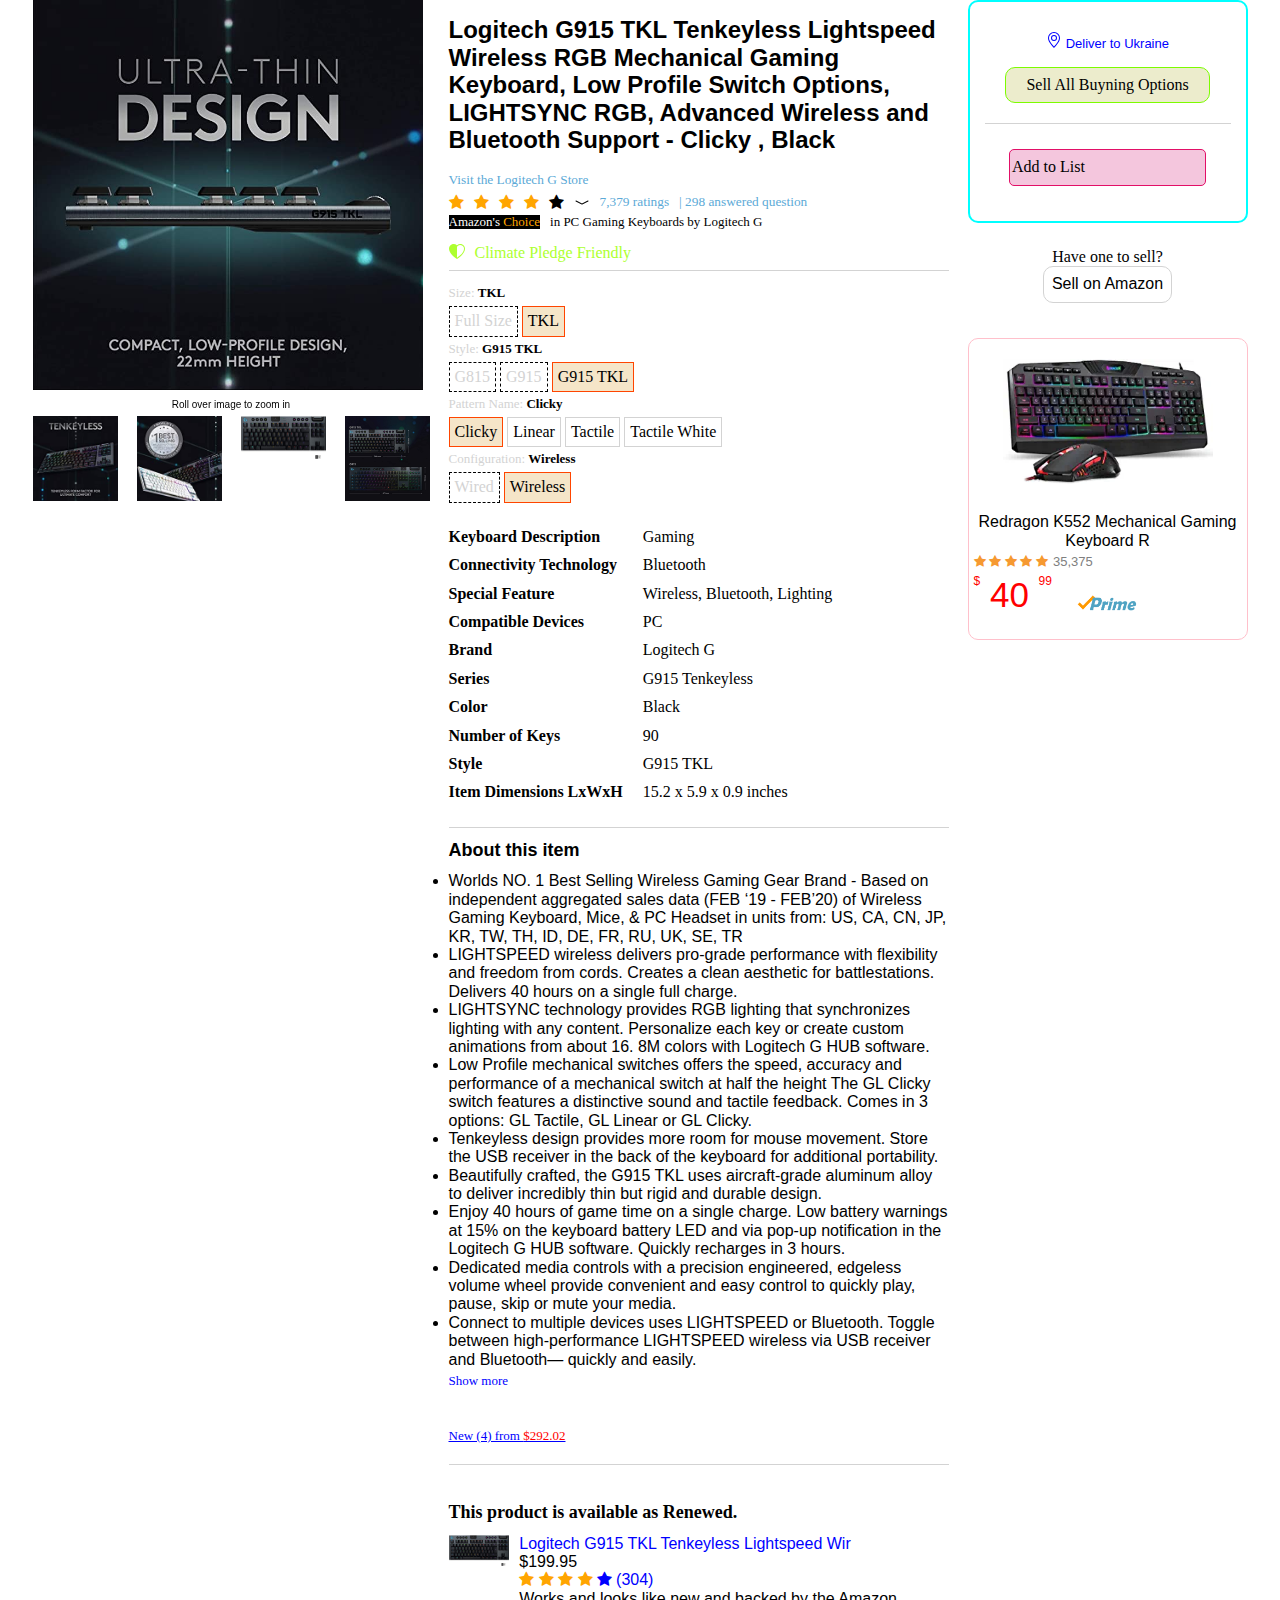
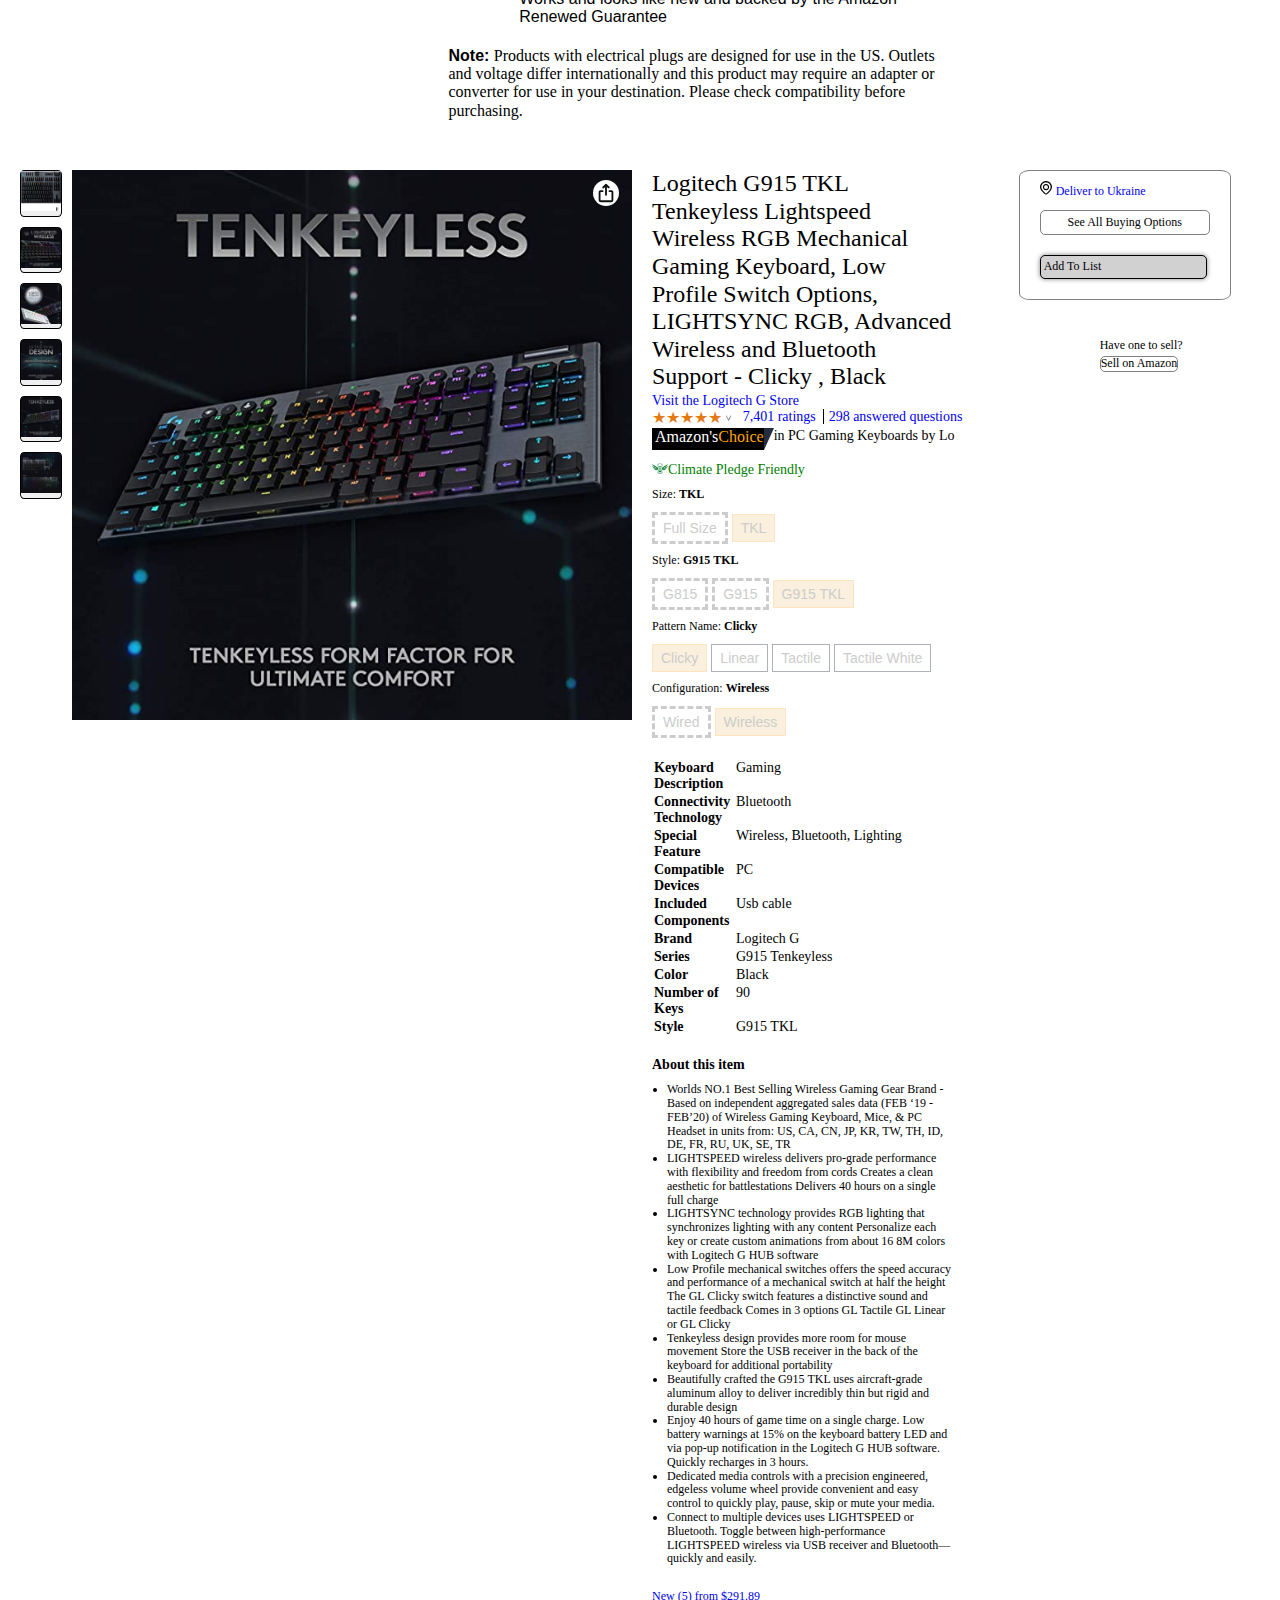
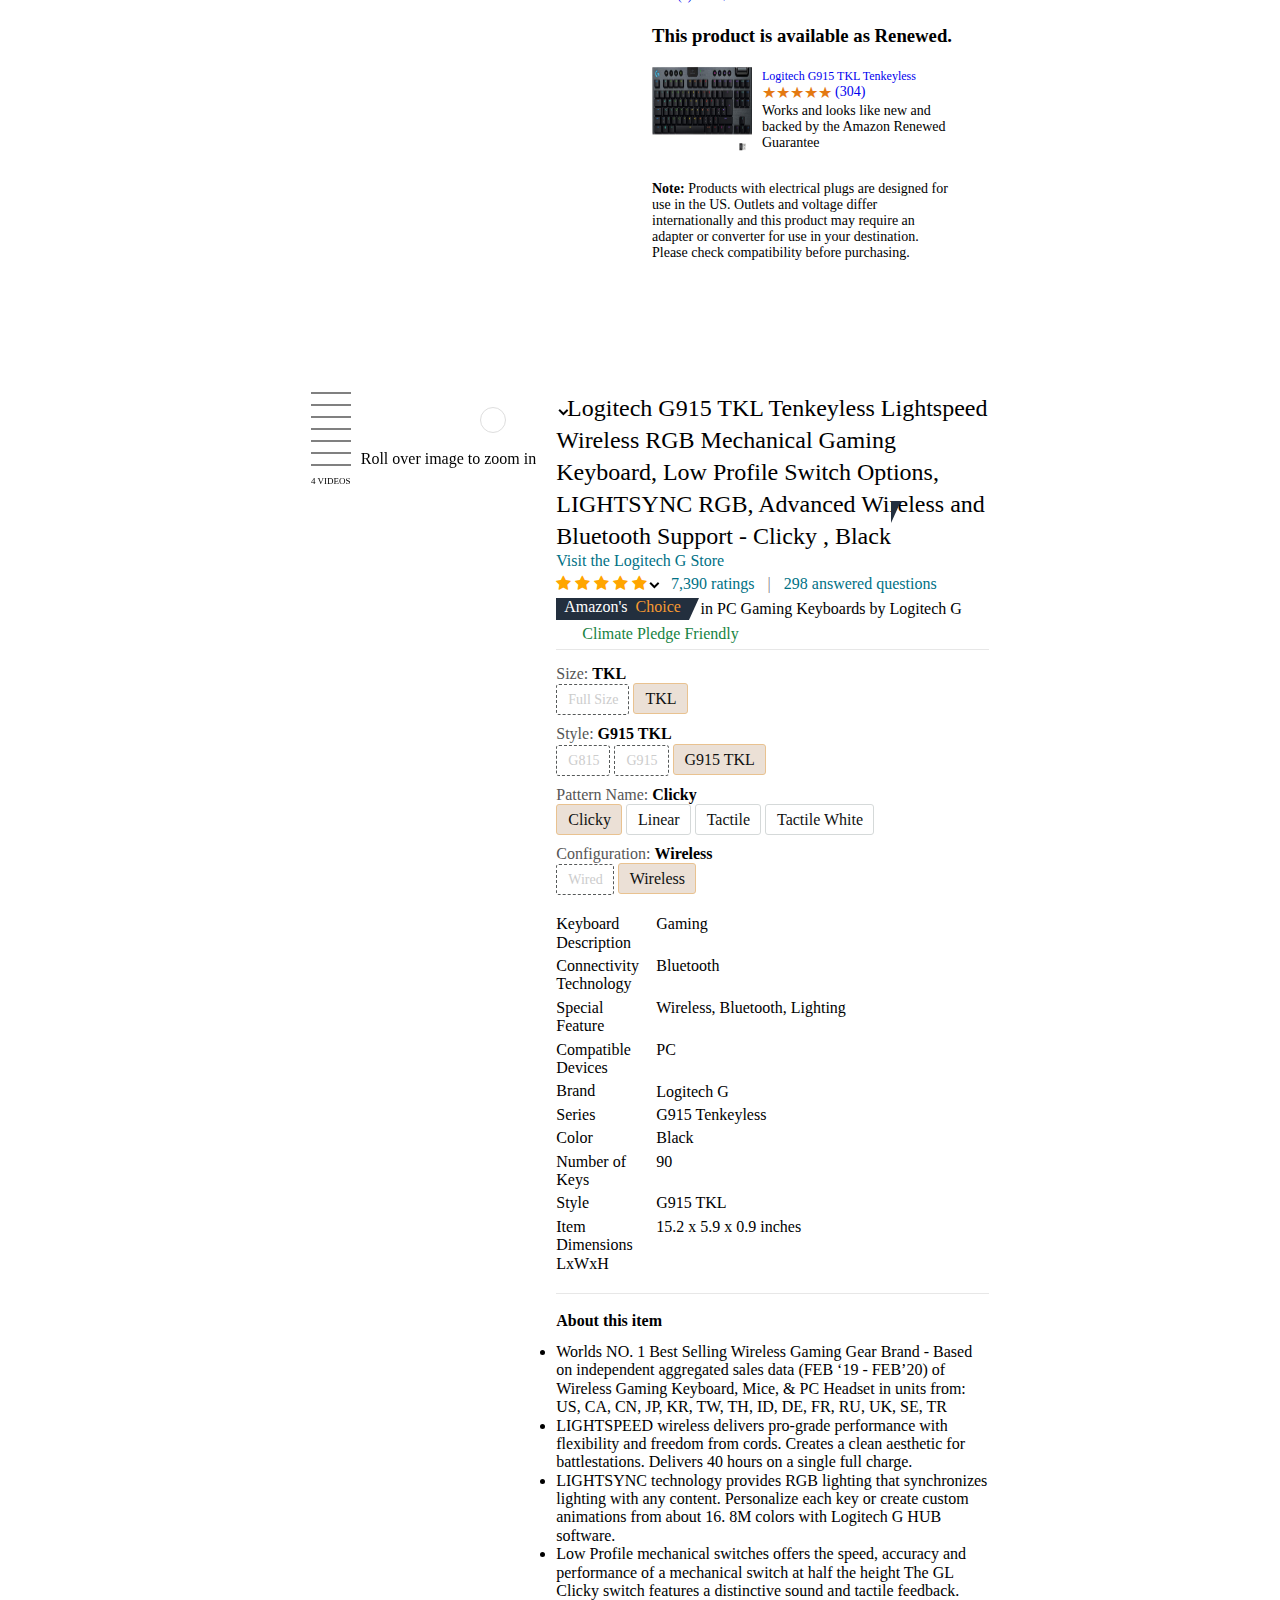
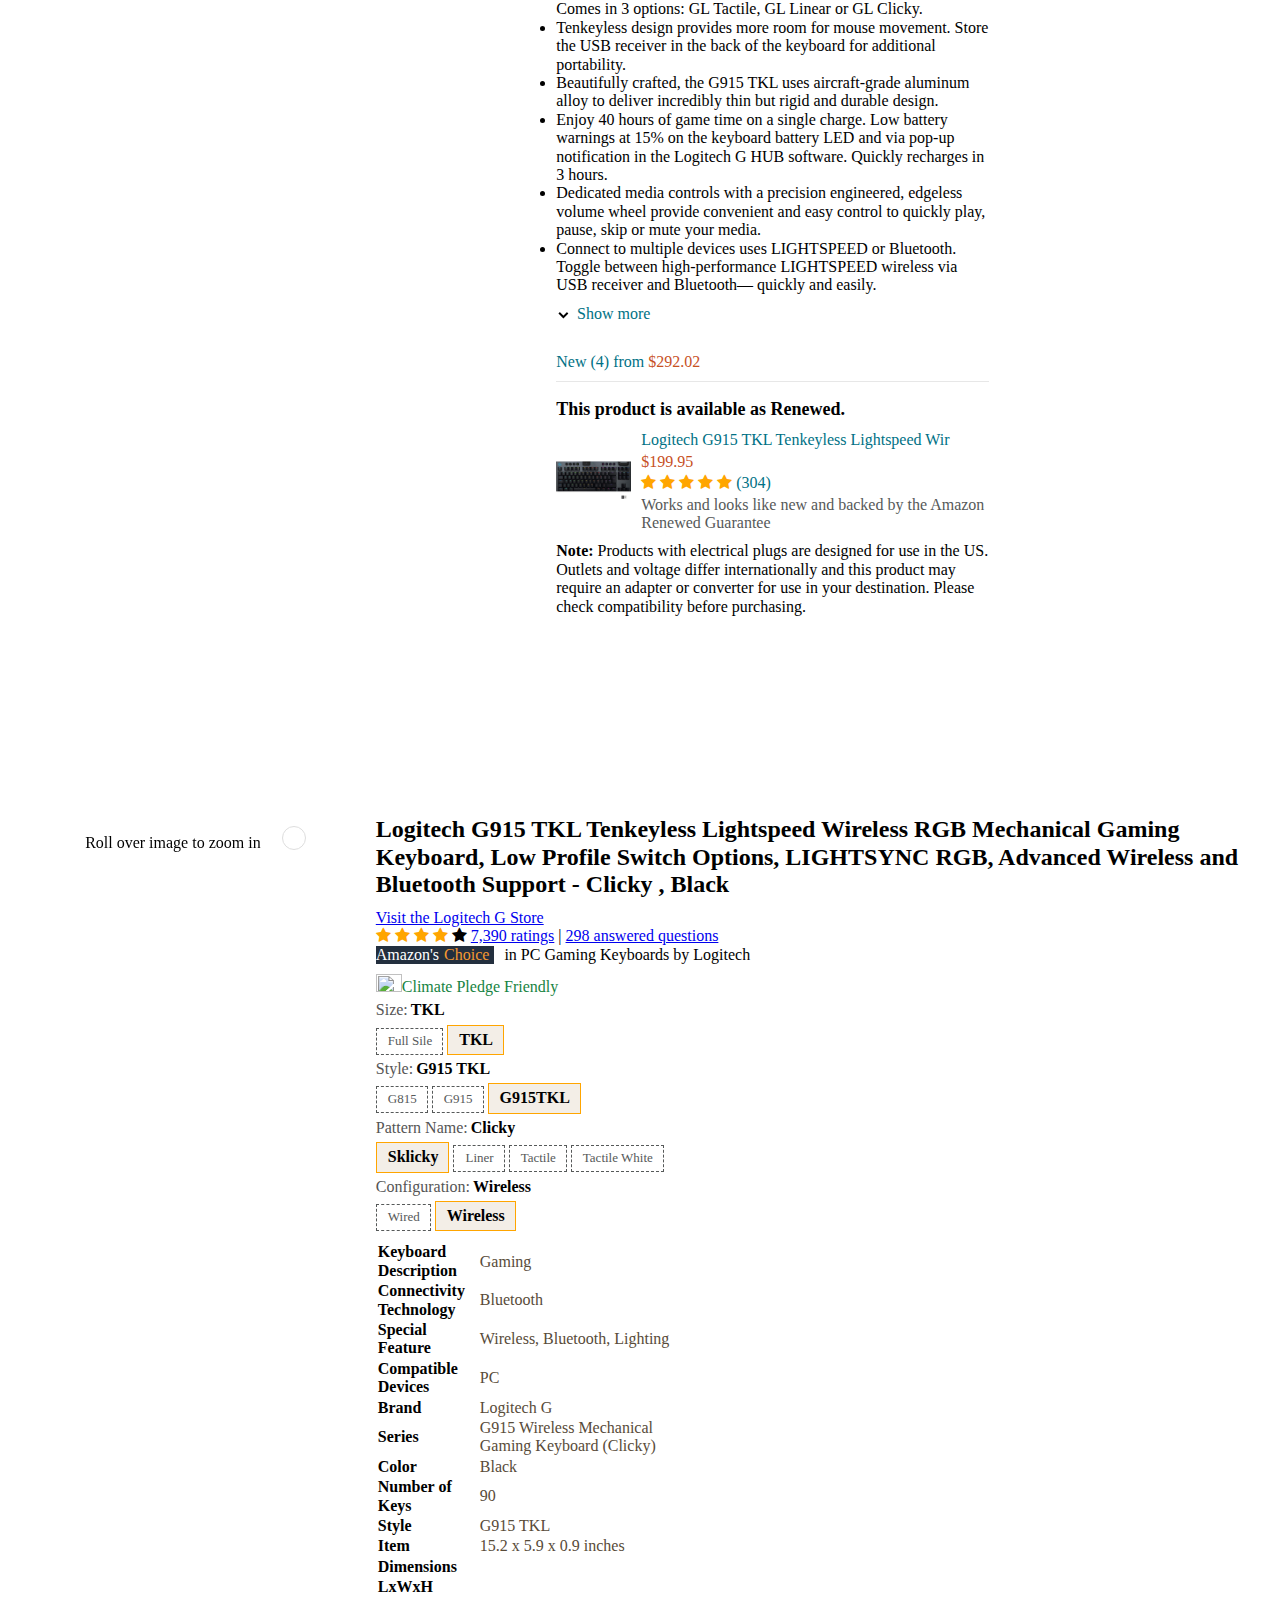
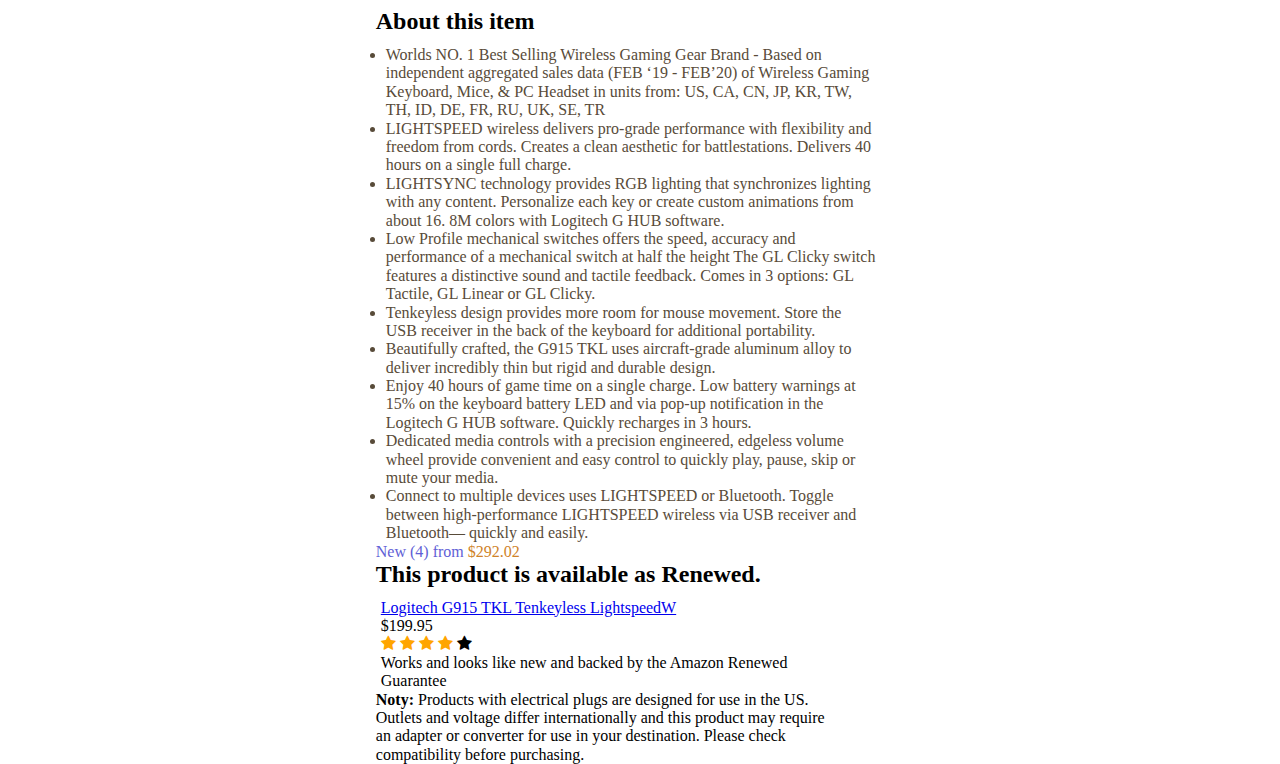
==== index.html @ 64b29958 "1" ====
<!DOCTYPE html>
<html lang="en">

<head>
  <meta charset="UTF-8">
  <meta http-equiv="X-UA-Compatible" content="IE=edge">
  <meta name="viewport" content="width=device-width, initial-scale=1.0">
  <link rel="stylesheet" href="./css/style.css">
  <link rel="stylesheet" href="./css/normalize.css">
  <link rel="stylesheet" href="">
  <link rel="stylesheet" href="https://cdnjs.cloudflare.com/ajax/libs/font-awesome/4.7.0/css/font-awesome.min.css">





  <title>Document</title>
</head>

<body>


  <section>

    <div class="conteiner">

      <div class="box">

        <div class="box_1">
          <picture>
            <img src="./img/61FH0dKckSL._AC_SX679_.jpg" alt="clava">
          </picture>
        </div>
        <p>Roll over image to zoom in</p>
        <div class="box_2">
          <picture>
            <img src="./img/41dnLjBe6uL._AC_US200_.jpg" alt="clava">
          </picture>
          <picture>
            <img src="./img/51ebPx7vveL._AC_US200_.jpg" alt="clava">
          </picture>
          <picture>
            <img src="./img/61V2O4vbYhL._AC_SX679_.jpg" alt="clava">
          </picture>
          <picture>
            <img src="./img/71QRU6+7cHL._AC_SX679_.jpg" alt="clava">
          </picture>
        </div>
      </div>




      <div class="block">

        <div class="block_1">
          <h1>Logitech G915 TKL Tenkeyless Lightspeed Wireless RGB Mechanical Gaming Keyboard, Low Profile Switch
            Options, LIGHTSYNC RGB, Advanced Wireless and Bluetooth Support - Clicky , Black</h1>
          <a href="https://www.zara.com/ua/">Visit the Logitech G Store</a>
        </div>


        <div class="block_2">


          <div class="star">


            <span class="fa fa-star checked"></span>
            <span class="fa fa-star checked"></span>
            <span class="fa fa-star checked"></span>
            <span class="fa fa-star checked"></span>
            <span class="fa fa-star"></span>
            <svg xmlns="http://www.w3.org/2000/svg" width="16" height="16" fill="currentColor"
              class="bi bi-chevron-compact-down" viewBox="0 0 16 16">
              <path fill-rule="evenodd"
                d="M1.553 6.776a.5.5 0 0 1 .67-.223L8 9.44l5.776-2.888a.5.5 0 1 1 .448.894l-6 3a.5.5 0 0 1-.448 0l-6-3a.5.5 0 0 1-.223-.67z" />
            </svg>

            <a href="https://www.zara.com/ua/uk/zhinky-novynky-l1180.html?v1=2111785"> 7,379 ratings</a>
            <a href="https://www.zara.com/ua/uk/zhinky-novynky-l1180.html?v1=2111785">| 298 answered question</a>

          </div>


        </div>

        <div class="block_3">
          <p>Amazon's <span> Choice</span> </p>
          <p class="p">in PC Gaming Keyboards by Logitech G</p>
        </div>


        <div class="block_4">

          <svg xmlns="http://www.w3.org/2000/svg" width="16" height="16" fill="currentColor" class="bi bi-heart-half"
            viewBox="0 0 16 16">
            <path
              d="M8 2.748v11.047c3.452-2.368 5.365-4.542 6.286-6.357.955-1.886.838-3.362.314-4.385C13.486.878 10.4.28 8.717 2.01L8 2.748zM8 15C-7.333 4.868 3.279-3.04 7.824 1.143c.06.055.119.112.176.171a3.12 3.12 0 0 1 .176-.17C12.72-3.042 23.333 4.867 8 15z" />
          </svg>
          <a href="">Climate Pledge Friendly</a>
        </div>

        <div class="block_5">

          <p>Size: <span>TKL</span> </p>
          <div>
            <button>Full Size</button>
            <button class="button_5">TKL</button>
          </div>

          <p>Style: <span>G915 TKL</span> </p>
          <div>
            <button>G815</button>
            <button>G915</button>
            <button class="button_5">G915 TKL</button>
          </div>

          <p>Pattern Name: <span>Clicky</span> </p>
          <div>
            <button class="button_5">Clicky</button>
            <button class="border">Linear</button>
            <button class="border">Tactile</button>
            <button class="border">Tactile White</button>
          </div>

          <p>Configuration: <span>Wireless</span> </p>
          <div>
            <button>Wired</button>
            <button class="button_5">Wireless</button>
          </div>

          <div class="block_6">
            <div class="block_p6">
              <p class="p_6">Keyboard Description</p>
              <p class="p_6">Connectivity Technology</p>
              <p class="p_6">Special Feature</p>
              <p class="p_6">Compatible Devices</p>
              <p class="p_6">Brand</p>
              <p class="p_6">Series</p>
              <p class="p_6">Color</p>
              <p class="p_6">Number of Keys</p>
              <p class="p_6">Style</p>
              <p class="p_6">Item Dimensions LxWxH</p>

            </div>
            <div class="block_p6">
              <p class="p_6_2">Gaming</p>
              <p class="p_6_2">Bluetooth</p>
              <p class="p_6_2">Wireless, Bluetooth, Lighting</p>
              <p class="p_6_2">PC</p>
              <p class="p_6_2">Logitech G</p>
              <p class="p_6_2">G915 Tenkeyless</p>
              <p class="p_6_2"> Black</p>
              <p class="p_6_2">90</p>
              <p class="p_6_2"> G915 TKL</p>
              <p class="p_6_2">15.2 x 5.9 x 0.9 inches</p>

            </div>
          </div>

          <div class="block_7">
            <h1>About this item</h1>
            <ul>
              <li>Worlds NO. 1 Best Selling Wireless Gaming Gear Brand - Based on independent aggregated sales data
                (FEB ‘19 - FEB’20) of Wireless Gaming Keyboard, Mice, & PC Headset in units from: US, CA, CN, JP, KR,
                TW, TH, ID, DE, FR, RU, UK, SE, TR</li>
              <li>LIGHTSPEED wireless delivers pro-grade performance with flexibility and freedom from cords. Creates
                a clean aesthetic for battlestations. Delivers 40 hours on a single full charge.</li>
              <li>LIGHTSYNC technology provides RGB lighting that synchronizes lighting with any content. Personalize
                each key or create custom animations from about 16. 8M colors with Logitech G HUB software.</li>
              <li>Low Profile mechanical switches offers the speed, accuracy and performance of a mechanical switch at
                half the height The GL Clicky switch features a distinctive sound and tactile feedback. Comes in 3
                options: GL Tactile, GL Linear or GL Clicky.</li>
              <li>Tenkeyless design provides more room for mouse movement. Store the USB receiver in the back of the
                keyboard for additional portability.</li>
              <li>Beautifully crafted, the G915 TKL uses aircraft-grade aluminum alloy to deliver incredibly thin but
                rigid and durable design.</li>
              <li>Enjoy 40 hours of game time on a single charge. Low battery warnings at 15% on the keyboard battery
                LED and via pop-up notification in the Logitech G HUB software. Quickly recharges in 3 hours.</li>
              <li>Dedicated media controls with a precision engineered, edgeless volume wheel provide convenient and
                easy control to quickly play, pause, skip or mute your media.</li>
              <li>Connect to multiple devices uses LIGHTSPEED or Bluetooth. Toggle between high-performance LIGHTSPEED
                wireless via USB receiver and Bluetooth— quickly and easily.</li>
            </ul>
            <a href="" class="before">Show more</a>

            <a href="">New (4) from <span>$292.02</span></a>
          </div>


          <div class="block_8">

            <h1>This product is available as Renewed.</h1>
            <div class="block_8_1">
              <div>
                <a href="https://www.amazon.com/dp/B08KTPST1R/ref=dp_cr_wdg_tit_rfb"><img
                    src="./img/61V2O4vbYhL._AC_SX679_.jpg" alt="clava smoll"></a>
              </div>

              <div>
                <a href="">
                  Logitech G915 TKL Tenkeyless Lightspeed Wir
                </a>
                <p>$199.95</p>
                <a href="https://www.amazon.com/product-reviews/B08KTPST1R/ref=dp_cr_wdg_rev_str?showViewpoints=1">
                  <span class="fa fa-star checked"></span>
                  <span class="fa fa-star checked"></span>
                  <span class="fa fa-star checked"></span>
                  <span class="fa fa-star checked"></span>
                  <span class="fa fa-star"></span></a>
                <a href="">(304)</a>
                <p>Works and looks like new and backed by the Amazon Renewed Guarantee</p>
              </div>
            </div>

            <div class="block_8_2">
              <p><span>Note: </span>Products with electrical plugs are designed for use in the US. Outlets and
                voltage differ internationally and this product may require an adapter or converter for use in your
                destination. Please check compatibility before purchasing.
              </p>
            </div>
          </div>

        </div>
      </div>




      <div class="part_3">
        <div class="part_3_1">
          <div>
            <a href=""><svg xmlns="http://www.w3.org/2000/svg" width="16" height="16" fill="currentColor"
                class="bi bi-geo-alt" viewBox="0 0 16 16">
                <path
                  d="M12.166 8.94c-.524 1.062-1.234 2.12-1.96 3.07A31.493 31.493 0 0 1 8 14.58a31.481 31.481 0 0 1-2.206-2.57c-.726-.95-1.436-2.008-1.96-3.07C3.304 7.867 3 6.862 3 6a5 5 0 0 1 10 0c0 .862-.305 1.867-.834 2.94zM8 16s6-5.686 6-10A6 6 0 0 0 2 6c0 4.314 6 10 6 10z" />
                <path d="M8 8a2 2 0 1 1 0-4 2 2 0 0 1 0 4zm0 1a3 3 0 1 0 0-6 3 3 0 0 0 0 6z" />
              </svg> Deliver to Ukraine</a>
          </div>
          <div>
            <div class="part_button">

              <form action="https://html5css.ru/howto/howto_css_star_rating.php" method="get"><button>Sell All Buyning
                  Options</button></form>
            </div>

            <div class="part_button2">


              <form action="https://html5css.ru/html/default.php" method="get"><button>Add to List</button></form>
            </div>


          </div>
        </div>
        <div class="part_3_2">
          <p>Have one to sell?</p>
          <form
            action="https://sellercentral.amazon.com/ap/signin?clientContext=134-1938436-6321767&openid.return_to=https%3A%2F%2Fsellercentral.amazon.com%2Fabis%2Flisting%2Fsyh%2Fref%3Dudp_sdp_sell%3F_encoding%3DUTF8%26mons_sel_best_mkid%3Damzn1.mp.o.ATVPDKIKX0DER%26ld%3DAMZUDP%26coliid%3D%26asin%3DB085RFFC9Q%26colid%3D%26qid%3D%26sr%3D&openid.identity=http%3A%2F%2Fspecs.openid.net%2Fauth%2F2.0%2Fidentifier_select&openid.assoc_handle=sc_na_amazon_v2&openid.mode=checkid_setup&openid.claimed_id=http%3A%2F%2Fspecs.openid.net%2Fauth%2F2.0%2Fidentifier_select&openid.ns=http%3A%2F%2Fspecs.openid.net%2Fauth%2F2.0&mons_redirect=sign_in&ssoResponse=eyJ6aXAiOiJERUYiLCJlbmMiOiJBMjU2R0NNIiwiYWxnIjoiQTI1NktXIn0.b0TfiBe0rRQKl0cN0aXfGjHTbUCdtzKgPpRCOjzuplKGNXt0cPZohg.ApO8EKzSinJsf2Oo.[base64].C8x5dE4hG175s4Bt-pYijA"
            method="get"><button>Sell on Amazon</button></form>

        </div>


        <div class="part_3_3">

          <a href="https://www.amazon.com/dp/B00NLZUM36/ref=syn_sd_onsite_desktop_374?ie=UTF8&psc=1&pd_rd_plhdr=t"><img
              src="./img/71kr3WAj1FL.__AC_SX300_SY300_QL70_FMwebp_.webp" alt="clava"></a>

          <a href="https://www.amazon.com/dp/B016MAK38U/ref=syn_sd_onsite_desktop_221?ie=UTF8&psc=1&pd_rd_plhdr=t">Redragon
            K552 Mechanical Gaming Keyboard R</a>
          <div>
            <a href="https://www.amazon.com/product-reviews/B08KTPST1R/ref=dp_cr_wdg_rev_str?showViewpoints=1">
              <span class="fa fa-star checked"></span>
              <span class="fa fa-star checked"></span>
              <span class="fa fa-star checked"></span>
              <span class="fa fa-star checked"></span>
              <span class="fa fa-star"></span></a>
            <a href="" class="part_a">35,375</a>
          </div>
          <div class="price">
            <a href="https://www.amazon.com/dp/B019O9BLVY/ref=syn_sd_onsite_desktop_2?ie=UTF8&psc=1&pd_rd_plhdr=t"><span>$</span>
              40 <span>99</span> </a>
            <div>
              <a href="https://www.amazon.com/dp/B07MGZGCW3/ref=syn_sd_onsite_desktop_282?ie=UTF8&psc=1&pd_rd_plhdr=t"><img
                  class="a_img"
                  src="../img/kisspng-amazon-com-amazon-prime-amazon-video-retail-prime-amazon-prime-5b376c3c2a9899.6153089515303588441745.png"
                  alt="logo amazon"></a>
            </div>

          </div>
        </div>

      </div>



    </div>

  </section>


















  <section id="Tengiz">
    <div class="amazon">
      <div class="block1">
        <div class="list">
          <ul>
            <li><button class="small_picture"><img class="li_button" src="./../img/61V2O4vbYhL._AC_SX679_.jpg"
                  alt="button"></button></li>
            <li><button class="small_picture"><img class="li_button" src="./../img/Lightspeed wireless.jpg"
                  alt="button"></button></li>
            <li><button class="small_picture"><img class="li_button" src="./../img/1best_selling.jpg"
                  alt="button"></button></li>
            <li><button class="small_picture"><img class="li_button" src="./../img/ultra_thin.jpg"
                  alt="button"></button>
            </li>
            <li><button class="small_picture"><img class="li_button" src="./../img/tenkeyless.jpg"
                  alt="button"></button>
            </li>
            <li><button class="small_picture"><img class="li_button" src="./../img/G915.jpg" alt="button"></button></li>

          </ul>
        </div>
        <div class="big_picture">

          <img class="picture" src="./../img/tenkeyless.jpg" alt="img">
          <a href="share"> <img class="share" src="./../img/share-std.svg">
          </a>
        </div>
      </div>
      <div>
        <div class="block2">
          <div class="text">
            <h2>Logitech G915 TKL Tenkeyless Lightspeed Wireless RGB Mechanical Gaming Keyboard, Low Profile Switch
              Options,
              LIGHTSYNC RGB, Advanced Wireless and Bluetooth Support - Clicky , Black</h2>
            <a class="link"
              href="https://www.amazon.com/stores/LogitechG/page/0F4BFDF6-CD4A-4A8C-83A2-3104165D740C?ref_=ast_bln">Visit
              the Logitech G Store </a>


          </div>
          <div class="block3">
            <div class="stars">
              <span>&#9733;</span><span>&#9733;</span><span>&#9733;</span><span>&#9733;</span><span>&#9733;</span>
            </div>
            <p class="rotate1">></p>
            <a
              href="https://www.amazon.com/dp/B085RFFC9Q?pd_rd_i=B085RFFC9Q&pf_rd_p=faa90cdd-671c-4d4c-a2bd-e438f0be59e9&pf_rd_r=W7JS00YNMF6SYKQFBZMK&pd_rd_wg=SmWY7&pd_rd_w=Ox7FV&pd_rd_r=f47be754-db31-4b6a-94f0-b3863d7fa34f&th=1#customerReviews">7,401
              ratings </a>
            <div class="vl"></div>
            <a class="answer"
              href="https://www.amazon.com/dp/B085RFFC9Q?pd_rd_i=B085RFFC9Q&pf_rd_p=faa90cdd-671c-4d4c-a2bd-e438f0be59e9&pf_rd_r=W7JS00YNMF6SYKQFBZMK&pd_rd_wg=SmWY7&pd_rd_w=Ox7FV&pd_rd_r=f47be754-db31-4b6a-94f0-b3863d7fa34f&th=1#customerReviews">298
              answered questions </a>

          </div>
          <div class="green">
            <div class="block5">
              <div class="block5">
                <span class="Amazons">Amazon's</span>
                <span class="Choice">Choice</span>
                <span class="triangle"></span>
              </div>
              <span class="PC">in PC Gaming Keyboards by Lo</span>
            </div>
            <div class="Climate">
              <a href="amazon.com"><img src="./../img/111pigi1ylL.png" alt="111"><span class="green_span">Climate Pledge
                  Friendly</span> </a>
            </div>
            <div class="filter">
              <p class="filter_p">Size: <span>TKL</span></p>
              <button class="disable">Full Size</button>
              <button class="active">TKL</button>
              <p class="filter_p">Style: <span>G915 TKL</span></p>
              <button class="disable">G815</button>
              <button class="disable">G915</button>
              <button class="active">G915 TKL</button>
              <p class="filter_p">Pattern Name: <span>Clicky</span></p>
              <button class="active">Clicky</button>
              <button class="button">Linear</button>
              <button class="button">Tactile</button>
              <button class="button">Tactile White</button>
              <p class="filter_p">Configuration: <span>Wireless</span></p>
              <button class="disable">Wired</button>
              <button class="active">Wireless</button>


            </div>
            <div class="Description">
              <table class="table_description">
                <tr>
                  <th> Keyboard Description</th>
                  <td> Gaming</th>
                  </td>
                </tr>
                <tr>
                  <th> Connectivity Technology</th>
                  <td> Bluetooth</th>
                  </td>
                </tr>
                <tr>
                  <th> Special Feature</th>
                  <td> Wireless, Bluetooth, Lighting</th>
                  </td>
                </tr>

                <tr>
                  <th> Compatible Devices</th>
                  <td> PC</th>
                  </td>
                </tr>
                <tr>
                  <th> Included Components</th>
                  <td> Usb cable</th>
                  </td>
                </tr>
                <tr>
                  <th> Brand</th>
                  <td> Logitech G</th>
                  </td>
                </tr>
                <tr>
                  <th> Series</th>
                  <td> G915 Tenkeyless
                    </th>
                  </td>
                </tr>
                <tr>
                  <th> Color</th>
                  <td> Black
                    </th>
                  </td>
                </tr>
                <tr>
                  <th> Number of Keys </th>
                  <td> 90
                    </th>
                  </td>
                </tr>
                <tr>
                  <th> Style </th>
                  <td> G915 TKL
                    </th>
                  </td>
                </tr>


              </table>
              <div class="About_Item">
                <h3>About this item</h3>
                <ul>
                  <li>Worlds NO.1 Best Selling Wireless Gaming Gear Brand - Based on independent aggregated sales data
                    (FEB
                    ‘19 - FEB’20) of Wireless Gaming Keyboard, Mice, & PC Headset in units from: US, CA, CN, JP, KR, TW,
                    TH,
                    ID, DE, FR, RU, UK, SE, TR</li>
                  <li>LIGHTSPEED wireless delivers pro-grade performance with flexibility and freedom from cords Creates
                    a
                    clean aesthetic for battlestations Delivers 40 hours on a single full charge</li>
                  <li>LIGHTSYNC technology provides RGB lighting that synchronizes lighting with any content Personalize
                    each key or create custom animations from about 16 8M colors with Logitech G HUB software</li>
                  <li>Low Profile mechanical switches offers the speed accuracy and performance of a mechanical switch
                    at
                    half the height The GL Clicky switch features a distinctive sound and tactile feedback Comes in 3
                    options GL Tactile GL Linear or GL Clicky</li>
                  <li>Tenkeyless design provides more room for mouse movement Store the USB receiver in the back of the
                    keyboard for additional portability</li>
                  <li>Beautifully crafted the G915 TKL uses aircraft-grade aluminum alloy to deliver incredibly thin but
                    rigid and durable design</li>
                  <li>Enjoy 40 hours of game time on a single charge. Low battery warnings at 15% on the keyboard
                    battery
                    LED and via pop-up notification in the Logitech G HUB software. Quickly recharges in 3 hours.</li>
                  <li>Dedicated media controls with a precision engineered, edgeless volume wheel provide convenient and
                    easy control to quickly play, pause, skip or mute your media.</li>
                  <li>Connect to multiple devices uses LIGHTSPEED or Bluetooth. Toggle between high-performance
                    LIGHTSPEED
                    wireless via USB receiver and Bluetooth— quickly and easily.</li>

                </ul>

              </div>

            </div>
            <div class="New">
              <a class="link1"
                href="https://www.amazon.com/dp/B085RMD5TP/ref=olp-opf-redir?aod=1&ie=UTF8&condition=NEW">
                New
                (5) from $291.89</a>
            </div>

            <div class="Renewed">
              <h3 class="Renewed_h3">This product is available as Renewed.</h3>
              <div class="Renewed_foto">
                <img src="./../img/61V2O4vbYhL._AC_SX679_.jpg" alt="11">
                <div>
                  <a class="link1" href="https://www.amazon.com/dp/B08VHMS4QY/ref=dp_cr_wdg_tit_rfb">
                    Logitech G915 TKL Tenkeyless</a>
                  <div class="block4">
                    <div class="stars1">
                      <span>&#9733;</span><span>&#9733;</span><span>&#9733;</span><span>&#9733;</span><span>&#9733;</span>
                    </div>
                    <a href="amazon.com">(304)</a>
                  </div>
                  <p>Works and looks like new and backed by the Amazon Renewed Guarantee</p>
                </div>

              </div>
              <p class="Note"> <b>Note:</b> Products with electrical plugs are designed for use in the US. Outlets and
                voltage differ internationally and this product may require an adapter or converter for use in your
                destination. Please check compatibility before purchasing.</p>
            </div>
          </div>
        </div>
      </div>
        <div class="delivery">
          <div class="pin">
            <img src="./../img/pin.png" alt="pin">
            <a class="link"
              href="https://www.amazon.com/stores/LogitechG/page/0F4BFDF6-CD4A-4A8C-83A2-3104165D740C?ref_=ast_bln">Deliver
              to Ukraine</a>
            <button class="Delivery_Button">See All Buying Options</button>
            <button class="Add_Button">Add To List</button>
          </div>
          <div class="Sell">
            <p>Have one to sell?</p>
            <button>Sell on Amazon</button>

          </div>
        </div>

      



    </div>

  </section>

  <section class="amazon_2">
    <div class="container">
      <div class="left_block">
        <div class="left_img">
          <img src="https://m.media-amazon.com/images/I/41cFYGx8moL._AC_US40_.jpg" alt="" class="list_img">
          <img src="https://m.media-amazon.com/images/I/51Pw+-HPW3L._AC_US40_.jpg" alt="" class="list_img">
          <img src="https://m.media-amazon.com/images/I/51ebPx7vveL._AC_US40_.jpg" alt="" class="list_img">
          <img src="https://m.media-amazon.com/images/I/414qtGnwhJL._AC_US40_.jpg" alt="" class="list_img">
          <img src="https://m.media-amazon.com/images/I/41dnLjBe6uL._AC_US40_.jpg" alt="" class="list_img">
          <img src="https://m.media-amazon.com/images/I/41DJe5HPM+L._AC_US40_.jpg" alt="" class="list_img">
          <img src="https://m.media-amazon.com/images/I/41zMm36wUGL.SS40_BG85,85,85_BR-120_PKdp-play-icon-overlay__.jpg"
            alt="" class="list_img">
          <p>4 videos</p>
        </div>
        <div class="right_img_div">
          <div class="img-widht">
            <img src="https://m.media-amazon.com/images/I/61V2O4vbYhL._AC_SX679_.jpg" alt="" class="right_img">
          </div>
          <p class="right_p">Roll over image to zoom in</p>
          <button class="svg"></button>
        </div>

      </div>
      <div class="content-all">
        <div class="content-block">
          <div class="content-block-p-a">
            <p class="">Logitech G915 TKL Tenkeyless Lightspeed Wireless RGB Mechanical Gaming Keyboard,
              Low Profile Switch Options, LIGHTSYNC RGB, Advanced Wireless and Bluetooth Support - Clicky , Black</p>
            <a class="content-block-a" href="#">Visit the Logitech G Store</a>
          </div>
          <div class="star">
            <div>
              <span class="fa fa-star checked"></span>
              <span class="fa fa-star checked"></span>
              <span class="fa fa-star checked"></span>
              <span class="fa fa-star checked"></span>
              <span class="fa fa-star checked after-star"></span>
            </div>
            <a class="content-block-a " href="#">7,390 ratings</a>
            <span class="e--af"></span>
            <a class="content-block-a " href="#">298 answered questions</a>
          </div>
          <div class="choice">
            <p class="choice-p-1">Amazon's<span class="span-orange">Choice</span> <span class="span"></span> </p>
            <p class="choice-p-2">in PC Gaming Keyboards by Logitech G</p>
          </div>
          <div class="content-block-img-a">
            <img src="https://m.media-amazon.com/images/I/111pigi1ylL.png" alt="">
            <a href="#" class="content-block-a">Climate Pledge Friendly</a>
          </div>
        </div>
        <div class="content-filter-cha">
          <div class="content-filter">
            <div class="content-filter-p">
              <p>Size: <span>TKL</span> </p>
              <button class="disable">Full Size</button>
              <button class="active">TKL</button>
            </div>
            <div class="content-filter-p">
              <p>Style: <span>G915 TKL</span> </p>
              <button class="disable">G815</button>
              <button class="disable">G915</button>
              <button class="active">G915 TKL</button>
            </div>
            <div class="content-filter-p">
              <p>Pattern Name: <span>Clicky</span> </p>
              <button class="active">Clicky</button>
              <button>Linear</button>
              <button>Tactile</button>
              <button>Tactile White</button>
            </div>
            <div class="content-filter-p">
              <p>Configuration: <span>Wireless</span> </p>
              <button class="disable">Wired</button>
              <button class="active">Wireless</button>
            </div>
          </div>
          <div class="content-cha">
            <div class="content-cha-1">
              <p class="content">Keyboard Description</p>
              <p class="content">Connectivity Technology</p>
              <p class="content">Special Feature</p>
              <p class="content">Compatible Devices</p>
              <p class="content">Brand</p>
              <p class="content">Series</p>
              <p class="content">Color</p>
              <p class="content">Number of Keys</p>
              <p class="content">Style</p>
              <p class="content">Item Dimensions LxWxH</p>
            </div>
            <div class="content-cha-2">
              <p class="content-2">Gaming</p>
              <p class="content-2">Bluetooth</p>
              <p class="content-2">Wireless, Bluetooth, Lighting</p>
              <p class="content-2">PC</p>
              <p class="content-2 e--h18">Logitech G</p>
              <p class="content-2 e--h18">G915 Tenkeyless</p>
              <p class="content-2 e--h18"> Black</p>
              <p class="content-2">90</p>
              <p class="content-2 e--h18"> G915 TKL</p>
              <p class="content-2 e--h18">15.2 x 5.9 x 0.9 inches</p>
            </div>
          </div>
        </div>
        <div class="content-ul">
          <p class="content-ul-p">About this item</p>
          <ul>
            <li>Worlds NO. 1 Best Selling Wireless Gaming Gear Brand - Based on independent aggregated sales data
              (FEB ‘19 - FEB’20) of Wireless Gaming Keyboard, Mice, & PC Headset in units from: US, CA, CN, JP, KR,
              TW, TH, ID, DE, FR, RU, UK, SE, TR</li>
            <li>LIGHTSPEED wireless delivers pro-grade performance with flexibility and freedom from cords. Creates
              a clean aesthetic for battlestations. Delivers 40 hours on a single full charge.</li>
            <li>LIGHTSYNC technology provides RGB lighting that synchronizes lighting with any content. Personalize
              each key or create custom animations from about 16. 8M colors with Logitech G HUB software.</li>
            <li>Low Profile mechanical switches offers the speed, accuracy and performance of a mechanical switch at
              half the height The GL Clicky switch features a distinctive sound and tactile feedback. Comes in 3
              options: GL Tactile, GL Linear or GL Clicky.</li>
            <li>Tenkeyless design provides more room for mouse movement. Store the USB receiver in the back of the
              keyboard for additional portability.</li>
            <li>Beautifully crafted, the G915 TKL uses aircraft-grade aluminum alloy to deliver incredibly thin but
              rigid and durable design.</li>
            <li>Enjoy 40 hours of game time on a single charge. Low battery warnings at 15% on the keyboard battery
              LED and via pop-up notification in the Logitech G HUB software. Quickly recharges in 3 hours.</li>
            <li>Dedicated media controls with a precision engineered, edgeless volume wheel provide convenient and
              easy control to quickly play, pause, skip or mute your media.</li>
            <li>Connect to multiple devices uses LIGHTSPEED or Bluetooth. Toggle between high-performance LIGHTSPEED
              wireless via USB receiver and Bluetooth— quickly and easily.</li>
          </ul>
          <a href="#" class="content-ul-before e--before">Show more</a>

          <a class="content-ul-before e--mt" href="#">New (4) from<span> $292.02</span></a>
        </div>

        <div class="content-product">
          <h1>This product is available as Renewed.</h1>
          <div class="content-product-block">
            <a href="#"><img class="content-product-img" src="../img/61V2O4vbYhL._AC_SX679_.jpg" alt=""></a>
            <div class="content-product-a-p-span">
              <a class="content-product-a" href="#">
                Logitech G915 TKL Tenkeyless Lightspeed Wir
              </a>
              <p class="content-product-price">$199.95</p>
              <div>
                <span class="fa fa-star checked"></span>
                <span class="fa fa-star checked"></span>
                <span class="fa fa-star checked"></span>
                <span class="fa fa-star checked"></span>
                <span class="fa fa-star checked"></span>
                <a class="content-product-a" href="#">(304)</a>
              </div>
              <p class="content-product-p-cha">Works and looks like new and backed by the Amazon Renewed Guarantee</p>
            </div>
          </div>
          <p class="content-product-p"><span>Note:</span> Products with electrical plugs are designed for use in the US.
            Outlets and
            voltage differ internationally and this product may require an adapter or converter for use in your
            destination. Please check compatibility before purchasing.</p>
     </div>

  </section>











  <section class="Zlo_Off">
    <div class="container">
      <div class="left_block">
        <div class="top">
          <img src="https://m.media-amazon.com/images/I/71qhLg1DPVL._AC_SX679_.jpg" alt="">
          <p>Roll over image to zoom in</p>
          <button class="btn"></button>
        </div>
        <div class="Bottom_img">
          <img src="https://m.media-amazon.com/images/I/51ebPx7vveL._AC_US200_.jpg" alt="" class="img">
          <img src="https://m.media-amazon.com/images/I/41cFYGx8moL._AC_US200_.jpg" alt="" class="img">
          <img src="https://m.media-amazon.com/images/I/414qtGnwhJL._AC_US200_.jpg" alt="" class="img">
          <img src="https://m.media-amazon.com/images/I/41dnLjBe6uL._AC_US200_.jpg" alt="" class="img">
          <img src="https://m.media-amazon.com/images/I/41DJe5HPM+L._AC_US200_.jpg" alt="" class="img">
          <img src="https://m.media-amazon.com/images/I/41t6O8DrNaL._AC_US200_.jpg" alt="" class="img">
          <img src="https://m.media-amazon.com/images/I/41zMm36wUGL.SS200_PKplay-button-mb-100px_.jpg" alt=""
            class="img">
        </div>
      </div>
      <div class="right_block">
        <h2>Logitech G915 TKL Tenkeyless Lightspeed Wireless RGB Mechanical Gaming Keyboard, Low Profile Switch Options,
          LIGHTSYNC RGB, Advanced Wireless and Bluetooth Support - Clicky , Black</h2>
        <a href="https://www.amazon.com/stores/LogitechG/page/0F4BFDF6-CD4A-4A8C-83A2-3104165D740C?ref_=ast_bln">Visit
          the Logitech G Store</a>
        <div class="mine">
          <span class="fa fa-star checked"></span>
          <span class="fa fa-star checked"></span>
          <span class="fa fa-star checked"></span>
          <span class="fa fa-star checked"></span>
          <span class="fa fa-star"></span>
          <a
            href="https://www.amazon.com/dp/B085RFFC9Q?pd_rd_i=B085RFFC9Q&pf_rd_p=faa90cdd-671c-4d4c-a2bd-e438f0be59e9&pf_rd_r=W7JS00YNMF6SYKQFBZMK&pd_rd_wg=SmWY7&pd_rd_w=Ox7FV&pd_rd_r=f47be754-db31-4b6a-94f0-b3863d7fa34f&th=1#customerReviews">7,390
            ratings</a>
          <span class="befor"></span>
          <a
            href="https://www.amazon.com/dp/B085RFFC9Q?pd_rd_i=B085RFFC9Q&pf_rd_p=faa90cdd-671c-4d4c-a2bd-e438f0be59e9&pf_rd_r=W7JS00YNMF6SYKQFBZMK&pd_rd_wg=SmWY7&pd_rd_w=Ox7FV&pd_rd_r=f47be754-db31-4b6a-94f0-b3863d7fa34f&th=1#Ask">298
            answered questions</a>
        </div>
        <div class="main">
          <p class="p1">Amazon's<span class="main1">Choice</span></p>
          <p>in PC Gaming Keyboards by Logitech</p>
        </div>
        <div class="aimg">
        <a class="a_img" href="#"><img class="img1" src="https://m.media-amazon.com/images/I/111pigi1ylL.png"
            alt="">Climate Pledge Friendly</a>
          </div>
        <p class="p2">Size:<span class="spantkl">TKL</span></p>
        <button class="disable">Full Sile</button>
        <button class="active">TKL</button>
        <p class="p2">Style:<span class="spantkl">G915 TKL</span></p>
        <button class="disable">G815</button>
        <button class="disable">G915</button>
        <button class="active">G915TKL</button>
        <p class="p2">Pattern Name:<span class="spantkl">Clicky</span></p>
        <button class="active">Sklicky</button>
        <button class="disable">Liner</button>
        <button class="disable">Tactile</button>
        <button class="disable">Tactile White</button>
        <p class="p2">Configuration:<span class="spantkl">Wireless</span></p>
        <button class="disable">Wired</button>
        <button class="active">Wireless</button>

        <table class="table">
          <tr>
            <td class="td1">Keyboard Description</td>
            <td class="td2">Gaming</td>
          </tr>
          <tr>
            <td class="td1">Connectivity Technology </td>
            <td class="td2">Bluetooth</td>
          </tr>
          <tr>
            <td class="td1">Special Feature </td>
            <td class="td2">Wireless, Bluetooth, Lighting</td>
          </tr>
          <tr>
            <td class="td1">Compatible Devices </td>
            <td class="td2">PC</td>
          </tr>
          <tr>
            <td class="td1">Brand</td>
            <td class="td2">Logitech G</td>
          </tr>
          <tr>
            <td class="td1">Series</td>
            <td class="td2">G915 Wireless Mechanical Gaming Keyboard (Clicky)</td>
          </tr>
          <tr>
            <td class="td1">Color</td>
            <td class="td2">Black</td>
          </tr>
          <tr>
            <td class="td1">Number of Keys</td>
            <td class="td2">90</td>
          </tr>
          <tr>
            <td class="td1">Style</td>
            <td class="td2">G915 TKL</td>
          </tr>
          <tr>
            <td class="td1">Item</td>
            <td class="td2">15.2 x 5.9 x 0.9 inches</td>
          </tr>
          <tr>
            <td class="td1">Dimensions</td>
            <td></td>
          </tr>
          <tr>
            <td class="td1">LxWxH</td>
            <td></td>
          </tr>
        </table>

        <h2>About this item</h2>
        <ul>
          <li>Worlds NO. 1 Best Selling Wireless Gaming Gear Brand - Based on independent aggregated sales data (FEB ‘19
            - FEB’20) of Wireless Gaming Keyboard, Mice, & PC Headset in units from: US, CA, CN, JP, KR, TW, TH, ID, DE,
            FR, RU, UK, SE, TR</li>
          <li>LIGHTSPEED wireless delivers pro-grade performance with flexibility and freedom from cords. Creates a
            clean aesthetic for battlestations. Delivers 40 hours on a single full charge.</li>
          <li>LIGHTSYNC technology provides RGB lighting that synchronizes lighting with any content. Personalize each
            key or create custom animations from about 16. 8M colors with Logitech G HUB software.</li>
          <li>Low Profile mechanical switches offers the speed, accuracy and performance of a mechanical switch at half
            the height The GL Clicky switch features a distinctive sound and tactile feedback. Comes in 3 options: GL
            Tactile, GL Linear or GL Clicky.</li>
          <li>Tenkeyless design provides more room for mouse movement. Store the USB receiver in the back of the
            keyboard for additional portability.</li>
          <li>Beautifully crafted, the G915 TKL uses aircraft-grade aluminum alloy to deliver incredibly thin but rigid
            and durable design.</li>
          <li>Enjoy 40 hours of game time on a single charge. Low battery warnings at 15% on the keyboard battery LED
            and via pop-up notification in the Logitech G HUB software. Quickly recharges in 3 hours.</li>
          <li>Dedicated media controls with a precision engineered, edgeless volume wheel provide convenient and easy
            control to quickly play, pause, skip or mute your media.</li>
          <li>Connect to multiple devices uses LIGHTSPEED or Bluetooth. Toggle between high-performance LIGHTSPEED
            wireless via USB receiver and Bluetooth— quickly and easily.</li>
        </ul>
        <a class="a3"
          href="https://www.amazon.com/gp/offer-listing/B085RFFC9Q/ref=dp_olp_NEW_mbc?ie=UTF8&condition=NEW">New (4)
          from <span class="span_prize">$292.02</span></a>
        <h2>This product is available as Renewed.</h2>
        <div class="div4">
          <div>
            <img src="https://m.media-amazon.com/images/I/41cFYGx8moL._FMPNG_SL75_.jpg" alt="">
          </div>
          <div class="div4_1">
            <a href="https://www.amazon.com/dp/B08KTPST1R/ref=dp_cr_wdg_tit_rfb">Logitech G915 TKL Tenkeyless LightspeedW</a>
            <p>$199.95</p>
            <span class="fa fa-star checked"></span>
            <span class="fa fa-star checked"></span>
            <span class="fa fa-star checked"></span>
            <span class="fa fa-star checked"></span>
            <span class="fa fa-star"></span>
            <p>Works and looks like new and backed by the Amazon Renewed Guarantee</p>
          </div>
        </div>
        <p class="p5"><span class="span6"><b>Noty:</b></span> Products with electrical plugs are designed for use in the US. Outlets and voltage differ
          internationally and this product may require an adapter or converter for use in your destination. Please check
          compatibility before purchasing.</p>

      </div>




    </div>



  </section>

</body>

</html>
---- css/style.css ----
@charset "UTF-8";
section .conteiner {
  display: flex;
  justify-content: center;
  gap: 19px;
  margin-top: 20px;
  margin: 0 auto;
}
section .conteiner .box {
  display: flex;
  flex-direction: column;
  row-gap: 5px;
  height: 500px;
  position: -webkit-sticky;
  position: sticky;
  top: 0px;
}
section .conteiner .box .box_1 {
  max-width: 390px;
}
section .conteiner .box .box_1 picture img {
  width: 100%;
}
section .conteiner .box p {
  text-align: center;
  font-family: Arial, Helvetica, sans-serif;
  font-size: x-small;
}
section .conteiner .box .box_2 {
  display: flex;
  justify-content: center;
  gap: 19px;
}
section .conteiner .box .box_2 picture {
  max-width: 85px;
}
section .conteiner .box .box_2 picture img {
  width: 100%;
}
section .conteiner .block {
  display: flex;
  flex-direction: column;
  row-gap: 5px;
  max-width: 500px;
  width: 100%;
}
section .conteiner .block .block_1 h1 {
  font-size: x-large;
  font-family: Arial, Helvetica, sans-serif;
}
section .conteiner .block .block_1 a {
  text-decoration: none;
  color: rgb(92, 170, 215);
  font-size: smaller;
}
section .conteiner .block .block_2 {
  display: flex;
  -moz-column-gap: 10px;
       column-gap: 10px;
}
section .conteiner .block .block_2 .star {
  display: flex;
  justify-content: left;
  -moz-column-gap: 10px;
       column-gap: 10px;
}
section .conteiner .block .block_2 .star .checked {
  text-decoration: none;
  color: orange;
}
section .conteiner .block .block_2 .star a {
  text-decoration: none;
  color: rgb(92, 170, 215);
  font-size: smaller;
}
section .conteiner .block .block_3 {
  display: flex;
  -moz-column-gap: 10px;
       column-gap: 10px;
}
section .conteiner .block .block_3 p {
  background-color: black;
  color: white;
  font-size: small;
  margin-bottom: 10px;
}
section .conteiner .block .block_3 p span {
  color: orange;
  font-size: small;
}
section .conteiner .block .block_3 .p {
  background-color: white;
  font-size: small;
  color: black;
}
section .conteiner .block .block_4 {
  display: flex;
  -moz-column-gap: 10px;
       column-gap: 10px;
  margin-bottom: 10px;
  border-bottom: 1px solid lightgrey;
}
section .conteiner .block .block_4 svg {
  text-decoration: none;
  color: greenyellow;
  margin-bottom: 10px;
}
section .conteiner .block .block_4 a {
  text-decoration: none;
  color: greenyellow;
}
section .conteiner .block .block_5 {
  display: flex;
  flex-direction: column;
  row-gap: 5px;
}
section .conteiner .block .block_5 p {
  font-size: small;
  color: lightgrey;
}
section .conteiner .block .block_5 p span {
  font-weight: bolder;
  color: black;
}
section .conteiner .block .block_5 button {
  color: lightgrey;
  border-style: dashed;
  border-width: 1px;
  padding: 5px;
  background-color: white;
  cursor: pointer;
  outline: none;
}
section .conteiner .block .block_5 button:hover {
  background-color: #a9deef;
  border: 5px ridge blue;
  color: blueviolet;
}
section .conteiner .block .block_5 .button_5 {
  color: black;
  border-style: double;
  border-color: orangered;
  background-color: rgb(245, 229, 200);
  outline: none;
}
section .conteiner .block .block_5 .button_5:hover {
  background-color: #f4f6bd;
  border: 2px dotted yellowgreen;
}
section .conteiner .block .block_5 .border {
  border: 1px solid lightgrey;
  color: black;
  background-color: white;
}
section .conteiner .block .block_5 .border:hover {
  border-top: 2px solid red;
  border-bottom: 2px solid rgb(215, 11, 215);
  border-left: 2px solid rgb(207, 30, 177);
  border-right: 2px solid salmon;
}
section .conteiner .block .block_6 {
  margin-top: 20px;
  display: flex;
  -moz-column-gap: 20px;
       column-gap: 20px;
}
section .conteiner .block .block_6 .block_p6 {
  display: flex;
  flex-direction: column;
  gap: 10px;
}
section .conteiner .block .block_6 .block_p6 .p_6 {
  color: black;
  font-weight: bold;
  font-size: medium;
}
section .conteiner .block .block_6 .p_6_2 {
  color: black;
  font-size: medium;
}
section .conteiner .block .block_7 {
  display: flex;
  flex-direction: column;
  margin-top: 20px;
  max-width: 610px;
  width: 100%;
  border-top: 1px solid lightgrey;
  border-bottom: 1px solid lightgrey;
}
section .conteiner .block .block_7 h1 {
  font-size: large;
  font-weight: bold;
  font-family: Arial, Helvetica, sans-serif;
}
section .conteiner .block .block_7 ul {
  font-family: Arial, Helvetica, sans-serif;
  font-size: medium;
}
section .conteiner .block .block_7 .before {
  color: blue;
  margin-top: 5px;
  text-decoration: none;
}
section .conteiner .block .block_7 a {
  margin-top: 20px;
  margin-bottom: 20px;
  font-size: small;
  color: blue;
}
section .conteiner .block .block_7 a span {
  color: red;
}
section .conteiner .block .block_8 {
  margin-top: 20px;
  max-width: 610px;
  width: 100%;
}
section .conteiner .block .block_8 h1 {
  font-size: large;
}
section .conteiner .block .block_8 .block_8_1 {
  display: flex;
  -moz-column-gap: 10px;
       column-gap: 10px;
}
section .conteiner .block .block_8 .block_8_1 div img {
  max-width: 75px;
  width: 100%;
}
section .conteiner .block .block_8 .block_8_1 div a {
  color: blue;
  text-decoration: none;
  font-family: Arial, Helvetica, sans-serif;
  font-size: medium;
}
section .conteiner .block .block_8 .block_8_1 div p {
  color: red;
}
section .conteiner .block .block_8 .block_8_1 div .checked {
  text-decoration: none;
  color: orange;
}
section .conteiner .block .block_8 .block_8_1 div p {
  color: black;
  font-size: medium;
  font-family: Arial, Helvetica, sans-serif;
}
section .conteiner .block .block_8 .block_8_2 {
  margin-top: 20px;
}
section .conteiner .block .block_8 .block_8_2 p {
  font-size: medium;
  color: black;
}
section .conteiner .block .block_8 .block_8_2 p span {
  font-weight: bolder;
  font-size: medium;
  font-family: Arial, Helvetica, sans-serif;
}
section .conteiner .part_3 {
  display: flex;
  flex-direction: column;
  row-gap: 5px;
  max-width: 280px;
  width: 100%;
  text-align: center;
}
section .conteiner .part_3 .part_3_1 {
  border: 2px solid aqua;
  border-radius: 10px;
  padding: 15px;
}
section .conteiner .part_3 .part_3_1 div a {
  font-family: Arial, Helvetica, sans-serif;
  color: blue;
  text-decoration: none;
  padding: 15px;
  font-size: small;
}
section .conteiner .part_3 .part_3_1 div {
  display: flex;
  flex-direction: column;
  row-gap: 5px;
}
section .conteiner .part_3 .part_3_1 div .part_button {
  border-bottom: 1px solid lightgrey;
  padding-bottom: 20px;
}
section .conteiner .part_3 .part_3_1 div .part_button form button {
  background-color: rgb(236, 236, 204);
  cursor: pointer;
  border: 1px solid lawngreen;
  border-radius: 10px;
  padding: 8px 20px;
}
section .conteiner .part_3 .part_3_1 div .part_button form button:hover {
  background-color: #d477ec;
  border: 2px outset blue;
}
section .conteiner .part_3 .part_3_1 div .part_button2 {
  margin: 20px;
}
section .conteiner .part_3 .part_3_1 div .part_button2 button {
  padding: 8px 120px 8px 2px;
  background-color: rgb(244, 198, 221);
  border: 1px solid rgb(226, 15, 103);
  border-radius: 5px;
  cursor: pointer;
}
section .conteiner .part_3 .part_3_1 div .part_button2 button:hover {
  background-color: #a9deef;
  border: 1px double yellow;
}
section .conteiner .part_3 .part_3_2 {
  margin-top: 20px;
}
section .conteiner .part_3 .part_3_2 h {
  font-size: medium;
  font-family: Arial, Helvetica, sans-serif;
}
section .conteiner .part_3 .part_3_2 button {
  background-color: white;
  color: black;
  border: 1px solid lightgray;
  border-radius: 10px;
  padding: 8px;
  font-size: medium;
  font-family: Arial, Helvetica, sans-serif;
  cursor: pointer;
}
section .conteiner .part_3 .part_3_2 button:hover {
  border: 2px dashed lightseagreen;
}
section .conteiner .part_3 .part_3_3 {
  margin-top: 30px;
  display: flex;
  flex-direction: column;
  row-gap: 5px;
  border: 1px solid pink;
  border-radius: 10px;
}
section .conteiner .part_3 .part_3_3 a {
  cursor: pointer;
  text-decoration: none;
  color: black;
  font-family: Arial, Helvetica, sans-serif;
}
section .conteiner .part_3 .part_3_3 a img {
  max-width: 250px;
  width: 100%;
  padding: 20px;
}
section .conteiner .part_3 .part_3_3 div {
  display: flex;
  justify-content: flex-start;
  font-size: small;
}
section .conteiner .part_3 .part_3_3 div a {
  color: #F69931;
  padding-left: 5px;
}
section .conteiner .part_3 .part_3_3 div .part_a {
  color: gray;
}
section .conteiner .part_3 .part_3_3 .price {
  display: flex;
}
section .conteiner .part_3 .part_3_3 .price a {
  color: red;
  font-size: 35px;
}
section .conteiner .part_3 .part_3_3 .price a span {
  font-size: 12px;
  vertical-align: top;
}
section .conteiner .part_3 .part_3_3 .price div .a_img {
  max-width: 100px;
  width: 100%;
  left: 2px;
}

.amazon_2 {
  margin-top: 100px;
  justify-content: center;
}
.amazon_2 .container {
  justify-content: center;
  gap: 20px;
  display: flex;
}
.amazon_2 .container .left_block {
  padding-left: 20px;
  gap: 10px;
  display: flex;
  position: -webkit-sticky;
  position: sticky;
  align-items: flex-start;
  height: 400px;
  top: 4px;
}
.amazon_2 .container .left_block .left_img {
  display: flex;
  flex-direction: column;
  gap: 10px;
}
.amazon_2 .container .left_block .left_img .list_img {
  border: 1px solid gray;
  cursor: pointer;
}
.amazon_2 .container .left_block .left_img .list_img:hover {
  box-shadow: 2px 2px 2px orangered;
}
.amazon_2 .container .left_block .left_img p {
  text-align: center;
  text-transform: uppercase;
  font-size: 9px;
  width: 40px;
}
.amazon_2 .container .left_block .right_img_div {
  display: flex;
  flex-direction: column;
  align-items: center;
  gap: 40px;
}
.amazon_2 .container .left_block .right_img_div .right_img {
  width: 596px;
}
.amazon_2 .container .left_block .right_img_div .svg {
  background-image: url("https://m.media-amazon.com/images/G/01/share-icons/share-std.svg");
  border: 1px solid #ddd;
  border-radius: 50%;
  display: flex;
  align-items: center;
  justify-content: center;
  position: absolute;
  top: 15px;
  right: 30px;
  background-color: #fff;
  background-repeat: no-repeat;
  height: 26px;
  width: 26px;
  cursor: pointer;
}

.content-block::after {
  border-top: 1px solid #e7e7e7;
  display: block;
  height: 1px;
  line-height: 19px;
  margin-bottom: 14px;
  background-color: #555;
}

.content-block {
  display: flex;
  flex-direction: column;
  gap: 5px;
}
.content-block::after {
  content: "";
  background-color: transparent;
  border-bottom-width: 0;
  border-left-width: 0;
  border-right-width: 0;
  border-top: 1px solid #e7e7e7;
  display: block;
  height: 1px;
  line-height: 19px;
  margin-bottom: 14px;
  margin-top: 0;
}
.content-block .content-block-p-a p {
  font-size: 24px;
  line-height: 32px;
}
.content-block .content-block-p-a p::before {
  content: "";
  transform: rotate(45deg);
  -webkit-transform: rotate(45deg);
  border: solid black;
  border-width: 0 2px 2px 0;
  display: inline-block;
  padding: 2.4px;
  margin-left: 4px;
  margin-bottom: 2px;
}
.content-block .content-block-p-a p::after {
  content: "";
  width: 0;
  height: 0;
  border-right: 10px solid transparent;
  border-top: 22px solid;
  color: #232F3E;
}
.content-block .content-block-p-a .content-block-a {
  text-decoration: none;
  color: #007185;
}
.content-block .content-block-p-a .content-block-a:hover {
  text-decoration: underline;
  cursor: pointer;
  color: #C7511F;
  outline: 0;
}
.content-block .star {
  display: flex;
  align-items: center;
  gap: 3px;
}
.content-block .star .after-star::after {
  content: "";
  transform: rotate(45deg);
  -webkit-transform: rotate(45deg);
  border: solid black;
  border-width: 0 2px 2px 0;
  display: inline-block;
  padding: 2.4px;
  margin-left: 4px;
  margin-bottom: 2px;
}
.content-block .star .checked {
  color: orange;
}
.content-block .star .e--af::before {
  content: "|";
  padding-left: 10px;
  color: gray;
}
.content-block .star .content-block-a {
  text-decoration: none;
  color: #007185;
  margin-left: 10px;
}
.content-block .star .content-block-a:hover {
  text-decoration: underline;
  cursor: pointer;
  color: #C7511F;
  outline: 0;
}

.content-block-img-a {
  display: flex;
  align-items: center;
}
.content-block-img-a img {
  width: 26px;
}
.content-block-img-a a {
  color: #168342;
  text-decoration: none;
}

.content-all {
  width: 433px;
}

.choice {
  display: flex;
  gap: 12px;
}
.choice .choice-p-1 {
  width: 132.3px;
  padding-left: 8px;
  padding-right: 3px;
  height: 22px;
  background-color: #232F3E;
  border-color: #232F3E;
  display: inline-flex;
  color: white;
}
.choice .choice-p-1 .span-orange {
  color: #F69931;
  padding-left: 8px;
  padding-right: 8px;
}
.choice .choice-p-1 .span {
  width: 0;
  height: 0;
  border-right: 10px solid transparent;
  border-top: 22px solid;
  color: #232F3E;
}
.choice .choice-p-2 {
  line-height: 22px;
  white-space: nowrap;
}

.content-filter-cha {
  display: flex;
  flex-direction: column;
  gap: 20px;
}
.content-filter-cha::after {
  content: "";
  background-color: transparent;
  border-bottom-width: 0;
  border-left-width: 0;
  border-right-width: 0;
  border-top: 1px solid #e7e7e7;
  display: block;
  height: 1px;
  line-height: 19px;
  margin-bottom: 14px;
  margin-top: 0;
}
.content-filter-cha .content-filter {
  display: flex;
  flex-direction: column;
  gap: 10px;
}
.content-filter-cha .content-filter .content-filter-p p {
  color: #555;
  font-weight: 400;
}
.content-filter-cha .content-filter .content-filter-p span {
  font-weight: 700;
  color: black;
}
.content-filter-cha .content-filter .content-filter-p button {
  padding: 5px 10px 5px 11px;
  line-height: 19px;
  color: #0F1111;
  background: #FFF;
  border-radius: 3px;
  border-color: #D5D9D9;
  border-style: solid;
  border-width: 1px;
  cursor: pointer;
}
.content-filter-cha .content-filter .content-filter-p button:hover {
  background-color: rgba(13, 13, 13, 0.0509803922);
}
.content-filter-cha .content-filter .content-filter-p .disable {
  color: #cccccc;
  border: 1px dashed;
  font-size: 14px;
  border-color: #565959;
}
.content-filter-cha .content-filter .content-filter-p .disable:hover {
  color: black;
  font-size: 500;
  background-color: #FFF;
}
.content-filter-cha .content-filter .content-filter-p .active {
  font-size: 700;
  border: 1px solid rgb(233, 194, 144);
  background-color: #ebe0d6;
}

.content-cha {
  display: flex;
  gap: 20px;
}
.content-cha .content-cha-1 {
  display: flex;
  flex-direction: column;
  gap: 5px;
}
.content-cha .content-cha-1 .content {
  width: 80px;
}
.content-cha .content-cha-2 {
  display: flex;
  flex-direction: column;
  gap: 5px;
}
.content-cha .content-cha-2 .content-2 {
  height: 36.8px;
}
.content-cha .content-cha-2 .e--h18 {
  height: 18.4px;
}

.content-ul {
  display: flex;
  flex-direction: column;
  gap: 10px;
}
.content-ul::after {
  content: "";
  background-color: transparent;
  border-bottom-width: 0;
  border-left-width: 0;
  border-right-width: 0;
  border-top: 1px solid #e7e7e7;
  display: block;
  height: 1px;
  line-height: 19px;
  margin-bottom: 14px;
  margin-top: 0;
}
.content-ul .content-ul-p {
  font-weight: 700;
  font-size: 16px;
  line-height: 24px;
}
.content-ul .content-ul-before {
  text-decoration: none;
  color: #007185;
}
.content-ul .content-ul-before span {
  color: #C7511F;
}
.content-ul .content-ul-before:hover {
  text-decoration: underline;
  cursor: pointer;
  color: #C7511F;
  outline: 0;
}
.content-ul .e--before::before {
  content: "";
  transform: rotate(45deg);
  -webkit-transform: rotate(45deg);
  border: solid black;
  border-width: 0 2px 2px 0;
  display: inline-block;
  padding: 2.4px;
  margin-left: 4px;
  margin-bottom: 2px;
  margin-right: 10px;
}
.content-ul .e--mt {
  margin-top: 20px;
}

.content-product {
  display: flex;
  flex-direction: column;
  gap: 10px;
}
.content-product h1 {
  font-weight: 700;
  font-size: 18px;
  line-height: 24px;
  margin: 0;
}
.content-product .content-product-block {
  display: flex;
  align-items: center;
  gap: 10px;
}
.content-product .content-product-block .content-product-price {
  color: #C7511F;
}
.content-product .content-product-block .content-product-a {
  text-decoration: none;
  color: #007185;
}
.content-product .content-product-block .content-product-a:hover {
  text-decoration: underline;
  cursor: pointer;
  color: #C7511F;
  outline: 0;
}
.content-product .content-product-block .checked {
  color: orange;
}
.content-product .content-product-block .content-product-img {
  width: 75px;
}

.content-product-a-p-span {
  display: flex;
  flex-direction: column;
  gap: 3px;
}
.content-product-a-p-span .content-product-p-cha {
  color: #565959;
}

.content-product-p span {
  font-weight: 700;
  color: black;
}

#Tengiz .amazon {
  margin-top: 50px;
  display: flex;
}
#Tengiz .amazon .block1 {
  display: flex;
  position: -webkit-sticky;
  position: sticky;
  height: 580px;
  top: 4px;
}
#Tengiz .amazon .block1 .list {
  display: flex;
  margin-left: 20px;
  position: -webkit-sticky;
  position: sticky;
}
#Tengiz .amazon .block1 .list li {
  list-style-type: none;
}
#Tengiz .amazon .block1 .list .small_picture {
  margin-bottom: 10px;
  border: 1px solid black;
  border-radius: 10%;
}
#Tengiz .amazon .block1 .list .li_button {
  width: 40px;
  height: 40px;
}
#Tengiz .amazon .block1 .big_picture {
  margin-left: 10px;
  position: relative;
  position: -webkit-sticky;
  position: sticky;
}
#Tengiz .amazon .block1 .big_picture .picture {
  width: 560px;
  height: 550px;
}
#Tengiz .amazon .block1 .big_picture .share {
  position: absolute;
  background-color: white;
  margin-top: 10px;
  width: 26px;
  height: 26px;
  padding: 2px;
  border-radius: 50%;
  left: 93%;
}
#Tengiz .amazon .link {
  font-size: 14px;
  text-decoration: none;
}
#Tengiz .amazon .link:hover {
  text-decoration: underline;
}
#Tengiz .amazon .block2 {
  margin-left: 20px;
}
#Tengiz .amazon .block2 .text {
  width: 300px;
}
#Tengiz .amazon .block2 .text h2 {
  font-weight: 300;
}
#Tengiz .amazon .block2 .block3 {
  display: flex;
}
#Tengiz .amazon .block2 .block3 .stars {
  content: "★";
  color: #E47911;
}
#Tengiz .amazon .block2 .block3 .rotate1 {
  content: ">";
  display: inline-block;
  transform: rotate(90deg);
  font-size: 10px;
  margin-right: 10px;
}
#Tengiz .amazon .block2 .block3 a {
  margin-left: 5px;
  text-decoration: none;
  font-size: 14px;
  cursor: pointer;
  vertical-align: bottom;
  width: 80px;
}
#Tengiz .amazon .block2 .block3 a:hover {
  text-decoration: underline;
}
#Tengiz .amazon .block2 .block3 .answer {
  margin-left: 5px;
  text-decoration: none;
  font-size: 14px;
  cursor: pointer;
  vertical-align: bottom;
  width: 140px;
}
#Tengiz .amazon .block2 .block3 .answer:hover {
  text-decoration: underline;
}
#Tengiz .amazon .block2 .block3 .vl {
  height: 15px;
  border-left: 1.5px solid black;
  margin-left: 0px;
  margin-right: 0px;
}
#Tengiz .amazon .block2 .green .block5 {
  display: flex;
}
#Tengiz .amazon .block2 .green img {
  width: 16px;
}
#Tengiz .amazon .block2 .green p {
  font-size: 12px;
}
#Tengiz .amazon .block2 .green .PC {
  font-size: 14px;
}
#Tengiz .amazon .block2 .green .Amazons {
  color: white;
  background-color: black;
  padding-left: 3px;
}
#Tengiz .amazon .block2 .green .Choice {
  color: orange;
  background-color: black;
  padding-right: 0px;
}
#Tengiz .amazon .block2 .green .triangle {
  width: 0;
  height: 0;
  border-right: 10px solid transparent;
  border-top: 22px solid;
  color: #232F3E;
}
#Tengiz .amazon .block2 .green a {
  text-decoration: none;
  cursor: pointer;
}
#Tengiz .amazon .block2 .green .green_span {
  font-size: 14px;
  color: green;
  vertical-align: middle;
}
#Tengiz .amazon .block2 .Climate {
  margin-top: 10px;
}
#Tengiz .amazon .block2 .filter {
  margin-top: 10px;
}
#Tengiz .amazon .block2 .filter .filter_p {
  margin-top: 10px;
}
#Tengiz .amazon .block2 .filter .filter_p span {
  font-weight: 700;
}
#Tengiz .amazon .block2 button {
  margin-top: 10px;
  background-color: transparent;
  outline: none;
  padding: 5px 8px;
  color: black;
  border: 1px solid #adb1b8;
  font-size: 14px;
  cursor: pointer;
  font-family: Arial, Helvetica, sans-serif;
  color: #CCC;
}
#Tengiz .amazon .block2 button:hover {
  color: #CCC;
  font-weight: 600;
}
#Tengiz .amazon .block2 button.disable {
  color: #CCC;
  border: dashed;
}
#Tengiz .amazon .block2 button.disable:hover {
  color: #CCC;
  font-weight: 600;
}
#Tengiz .amazon .block2 button.active {
  border: 1px solid bisque;
  background-color: rgb(250, 240, 221);
}
#Tengiz .amazon .block2 button.active:hover {
  color: #CCC;
  font-weight: 600;
}
#Tengiz .amazon .block2 .Description {
  margin-top: 20px;
}
#Tengiz .amazon .block2 .Description .table_description {
  text-align: left;
  font-size: 14px;
}
#Tengiz .amazon .block2 .Description .table_description th {
  width: 80px;
}
#Tengiz .amazon .block2 .Description .table_description td {
  vertical-align: top;
}
#Tengiz .amazon .block2 .About_Item {
  margin-top: 20px;
  margin-bottom: 20px;
  width: 300px;
}
#Tengiz .amazon .block2 .About_Item h3 {
  margin-bottom: 10px;
  font-size: 14px;
}
#Tengiz .amazon .block2 .About_Item li {
  font-size: 12px;
  margin-left: 15px;
}
#Tengiz .amazon .block2 .link1 {
  font-size: 12px;
  text-decoration: none;
}
#Tengiz .amazon .block2 .link1:hover {
  text-decoration: underline;
}
#Tengiz .amazon .block2 .Renewed {
  margin-top: 20px;
  width: 300px;
}
#Tengiz .amazon .block2 .Renewed .Note {
  margin-top: 30px;
  font-size: 14px;
  margin-bottom: 30px;
}
#Tengiz .amazon .block2 .Renewed .Renewed_foto {
  margin-top: 20px;
  display: flex;
  width: 300px;
  gap: 10px;
}
#Tengiz .amazon .block2 .Renewed .Renewed_foto .block4 {
  display: flex;
}
#Tengiz .amazon .block2 .Renewed .Renewed_foto .block4 a {
  margin-left: 3px;
  font-size: 14px;
  text-decoration: none;
  cursor: pointer;
}
#Tengiz .amazon .block2 .Renewed .Renewed_foto .block4 a:hover {
  text-decoration: underline;
}
#Tengiz .amazon .block2 .Renewed .Renewed_foto .stars1 {
  content: "★";
  color: #E47911;
}
#Tengiz .amazon .block2 .Renewed .Renewed_foto img {
  width: 100px;
}
#Tengiz .amazon .block2 .Renewed .Renewed_foto .Renewed_h3 {
  font-size: 16px;
}
#Tengiz .amazon .block2 .Renewed .Renewed_foto p {
  font-size: 14px;
}
#Tengiz .delivery {
  margin-left: 50px;
  margin-right: 80px;
  width: 230px;
  height: 130px;
  border: 1px solid grey;
  border-radius: 5%;
}
#Tengiz .delivery .pin {
  margin-left: 20px;
  margin-top: 10px;
  padding-right: 20px;
}
#Tengiz .delivery .pin a {
  font-size: 12px;
  text-decoration: none;
}
#Tengiz .delivery .pin .Delivery_Button {
  margin-top: 10px;
  width: 170px;
  border-radius: 5px;
  background-color: white;
  border: 1px solid grey;
  box-shadow: 10px grey;
  padding: 5px 0px 5px 0px;
  font-size: 12px;
  cursor: pointer;
}
#Tengiz .delivery .pin .Delivery_Button:hover {
  background-color: #CCC;
}
#Tengiz .delivery .pin .Add_Button {
  margin-top: 20px;
  margin-bottom: 20px;
  width: 167px;
  height: 24px;
  border-radius: 5px;
  background-color: rgb(210, 209, 209);
  border: 1px solid;
  box-shadow: 0 0 5px grey;
  padding-left: 3px;
  text-align: left;
  font-size: 12px;
  cursor: pointer;
}
#Tengiz .delivery .Sell {
  align-content: center;
  margin-top: 40px;
  margin-left: 80px;
}
#Tengiz .delivery .Sell p {
  font-size: 12px;
}
#Tengiz .delivery .Sell button {
  margin-top: 0px;
  color: black;
  border-radius: 5px;
  background-color: white;
  font-size: 12px;
  border: 1px solid grey;
  cursor: pointer;
}
#Tengiz .delivery .Sell button:hover {
  background-color: #CCC;
}

.Zlo_Off {
  margin-top: 200px;
}
.Zlo_Off .container {
  gap: 40px;
  height: 1000px;
  min-width: 1140px;
  display: flex;
}
.Zlo_Off .container .left_block {
  margin-left: 30px;
  gap: 10px;
  display: flex;
  flex-direction: column;
  align-items: center;
  position: -webkit-sticky;
  position: sticky;
  width: 642px;
  height: 600px;
  top: 4px;
}
.Zlo_Off .container .left_block .top p {
  text-align: center;
  gap: 40px;
}
.Zlo_Off .container .left_block .top .btn {
  background-image: url("https://m.media-amazon.com/images/G/01/share-icons/share-std.svg");
  border: 1px solid #ddd;
  border-radius: 50%;
  display: flex;
  align-items: center;
  justify-content: center;
  position: absolute;
  top: 10px;
  right: 10px;
  background-color: #fff;
  height: 24px;
  width: 24px;
  cursor: pointer;
}
.Zlo_Off .container .right_block {
  margin-left: 20px;
}
.Zlo_Off .container .right_block .checked {
  color: orange;
}
.Zlo_Off .container .right_block h2 {
  margin-bottom: 10px;
}
.Zlo_Off .container .right_block .checked {
  color: orange;
}
.Zlo_Off .container .right_block .mane {
  display: flex;
}
.Zlo_Off .container .right_block .befor::before {
  content: "|";
}
.Zlo_Off .container .right_block .main {
  display: flex;
  gap: 10px;
}
.Zlo_Off .container .right_block .p1 {
  background-color: #232F3E;
  border-color: #232F3E;
  display: inline-block;
  min-width: 80px;
  color: #fff;
}
.Zlo_Off .container .right_block .main1 {
  color: #F69931;
  padding-left: 5px;
  padding-right: 5px;
}
.Zlo_Off .container .right_block .aimg {
  margin-top: 10px;
}
.Zlo_Off .container .right_block .a_img {
  color: #168342 !important;
  text-decoration: none !important;
}
.Zlo_Off .container .right_block .img1 {
  width: 26px;
  height: 18px;
}
.Zlo_Off .container .right_block .p2 {
  color: #555;
  font-weight: 400;
  margin-top: 5px;
  margin-bottom: 5px;
}
.Zlo_Off .container .right_block .spantkl {
  font-weight: 700;
  color: black;
  padding-left: 3px;
}
.Zlo_Off .container .right_block .disable {
  margin: 10 10;
  padding: 5px 10px 5px 11px;
  color: #565959;
  background-color: transparent;
  border: 1px dashed;
  font-size: 13px;
  cursor: pointer;
}
.Zlo_Off .container .right_block .disable:hover {
  color: black;
  font-weight: 700;
}
.Zlo_Off .container .right_block .active {
  margin: 10 10;
  cursor: pointer;
  padding: 5px 10px 5px 11px;
  background-color: #f3eee7;
  border: 1px solid orange;
  font-weight: 700;
}
.Zlo_Off .container .right_block .table {
  margin-top: 10px;
  margin-bottom: 10px;
}
.Zlo_Off .container .right_block .td1 {
  width: 100px;
  font-weight: 700;
}
.Zlo_Off .container .right_block .td2 {
  width: 200px;
  color: #584b39;
}
.Zlo_Off .container .right_block ul {
  margin-top: 10px;
  padding-left: 10px;
  width: 500px;
}
.Zlo_Off .container .right_block li {
  color: #584b39;
}
.Zlo_Off .container .right_block .a3 {
  color: rgb(96, 96, 214);
  text-decoration: none;
}
.Zlo_Off .container .right_block .span_prize {
  color: #cf8229;
}
.Zlo_Off .container .right_block .div4 {
  display: flex;
}
.Zlo_Off .container .right_block .div4 p {
  width: 450px;
}
.Zlo_Off .container .right_block .div4 .div4_1 {
  padding-left: 5px;
}
.Zlo_Off .container .right_block .Bottom_img {
  position: relative;
}
.Zlo_Off .container .right_block .Bottom_img .img {
  display: flex;
  width: 85px;
}
.Zlo_Off .container .right_block .p5 {
  width: 450px;
}
.Zlo_Off .container .right_block .p5 .span6 {
  font-size: bold;
}
.Zlo_Off .container .right_block .mane {
  display: flex;
}
.Zlo_Off .container .right_block .befor::before {
  content: "|";
}
.Zlo_Off .container .right_block .main {
  display: flex;
  gap: 10px;
}
.Zlo_Off .container .right_block .p1 {
  background-color: #232F3E;
  border-color: #232F3E;
  display: inline-block;
  min-width: 80px;
  color: #fff;
}
.Zlo_Off .container .right_block .main1 {
  color: #F69931;
  padding-left: 5px;
  padding-right: 5px;
}
.Zlo_Off .container .right_block .a_img {
  color: #168342 !important;
  text-decoration: none !important;
}
.Zlo_Off .container .right_block .img1 {
  width: 26px;
  height: 18px;
}
.Zlo_Off .container .right_block .p2 {
  color: #555;
  font-weight: 400;
}
.Zlo_Off .container .right_block .spantkl {
  font-weight: 700;
  color: black;
  padding-left: 3px;
}
.Zlo_Off .container .right_block .disable {
  padding: 5px 10px 5px 11px;
  color: #565959;
  background-color: transparent;
  border: 1px dashed;
  font-size: 13px;
  cursor: pointer;
}
.Zlo_Off .container .right_block .disable:hover {
  color: black;
  font-weight: 700;
}
.Zlo_Off .container .right_block .active {
  cursor: pointer;
  padding: 5px 10px 5px 11px;
  background-color: #f3eee7;
  border: 1px solid orange;
  font-weight: 700;
}
.Zlo_Off .container .right_block .td1 {
  width: 100px;
  font-weight: 700;
}
.Zlo_Off .container .right_block .td2 {
  width: 200px;
  color: #584b39;
}
.Zlo_Off .container .right_block ul {
  margin-top: 10px;
  padding-left: 10px;
  width: 500px;
}
.Zlo_Off .container .right_block li {
  color: #584b39;
}
.Zlo_Off .container .right_block .a3 {
  color: rgb(96, 96, 214);
  text-decoration: none;
}
.Zlo_Off .container .right_block .span_prize {
  color: #cf8229;
}
.Zlo_Off .container .right_block .div4 {
  display: flex;
}
.Zlo_Off .container .right_block .Bottom_img .img {
  width: 85px;
}
.Zlo_Off .container .right_block .btn {
  background-image: url("https://m.media-amazon.com/images/G/01/share-icons/share-std.svg");
  border: 1px solid #ddd;
  border-radius: 50%;
  display: flex;
  align-items: center;
  justify-content: center;
  position: absolute;
  top: 10px;
  right: 10px;
  background-color: #fff;
  height: 24px;
  width: 24px;
  cursor: pointer;
}/*# sourceMappingURL=style.css.map */
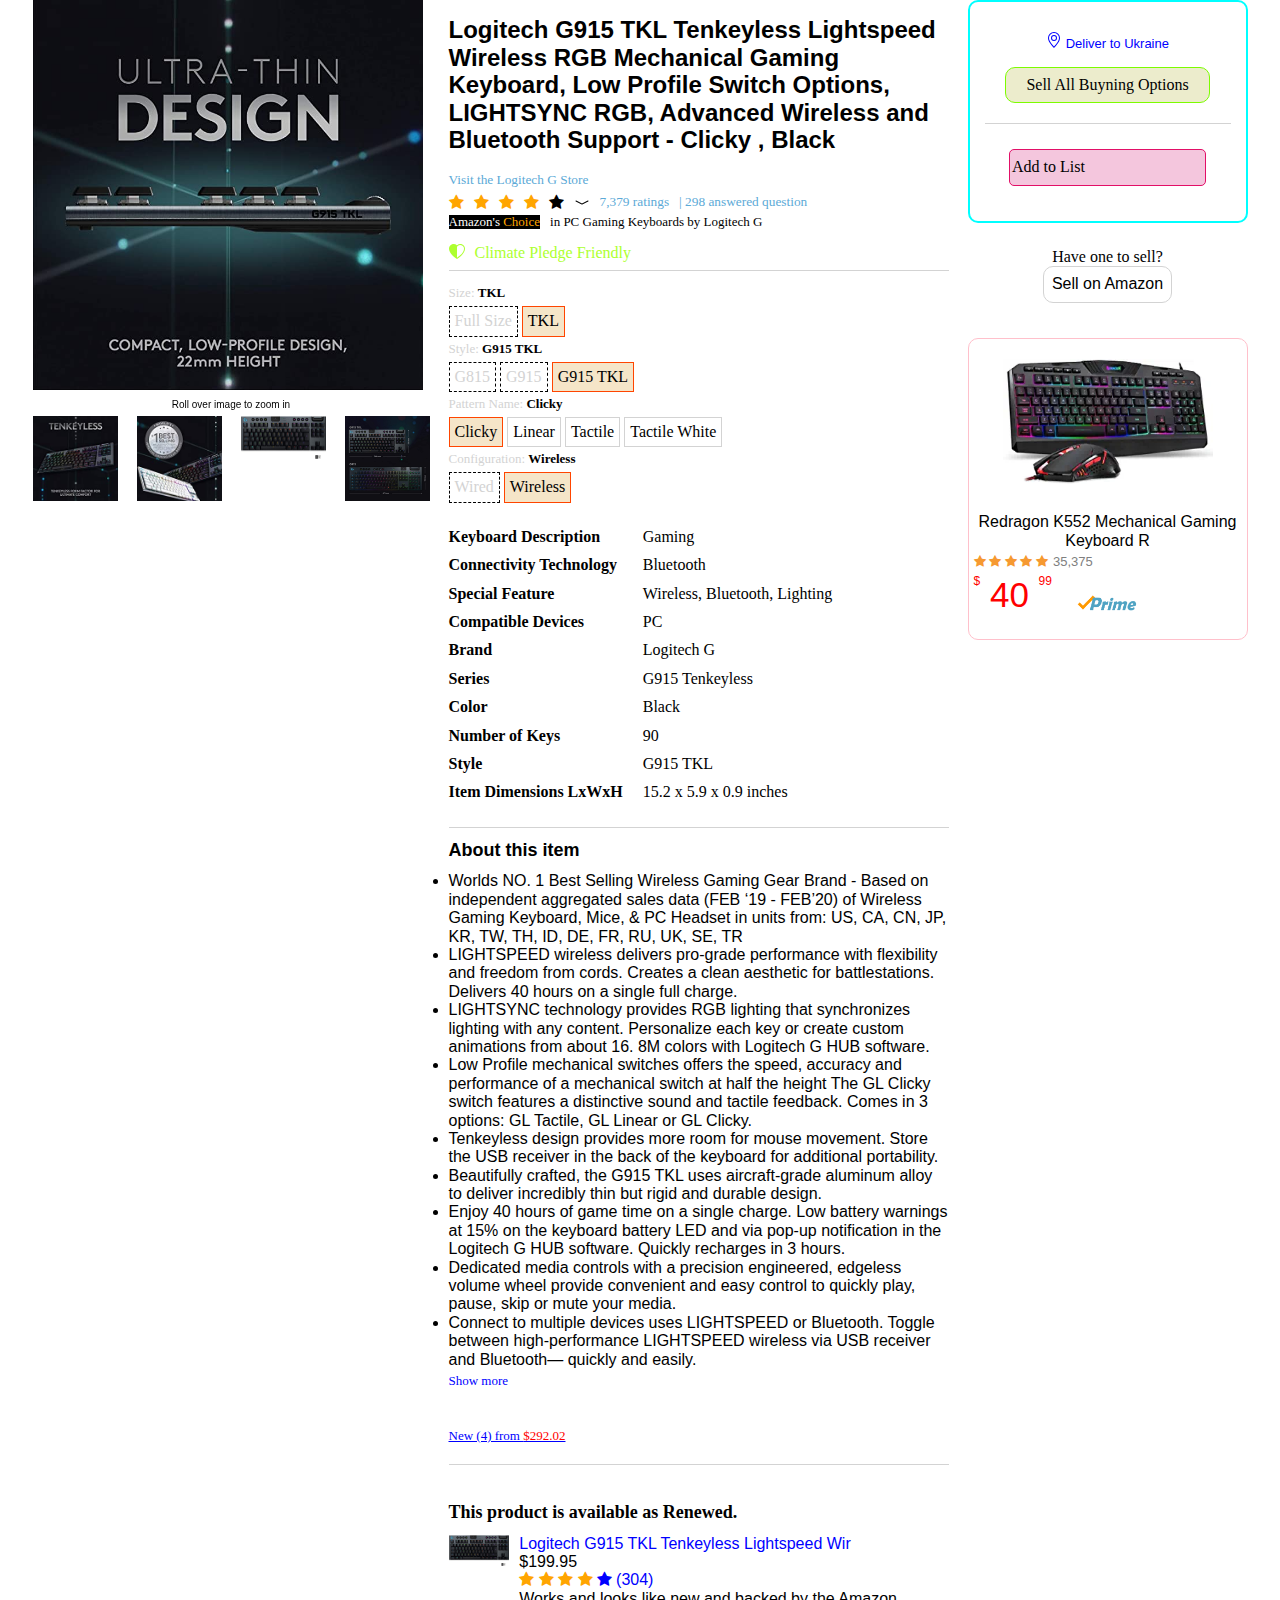
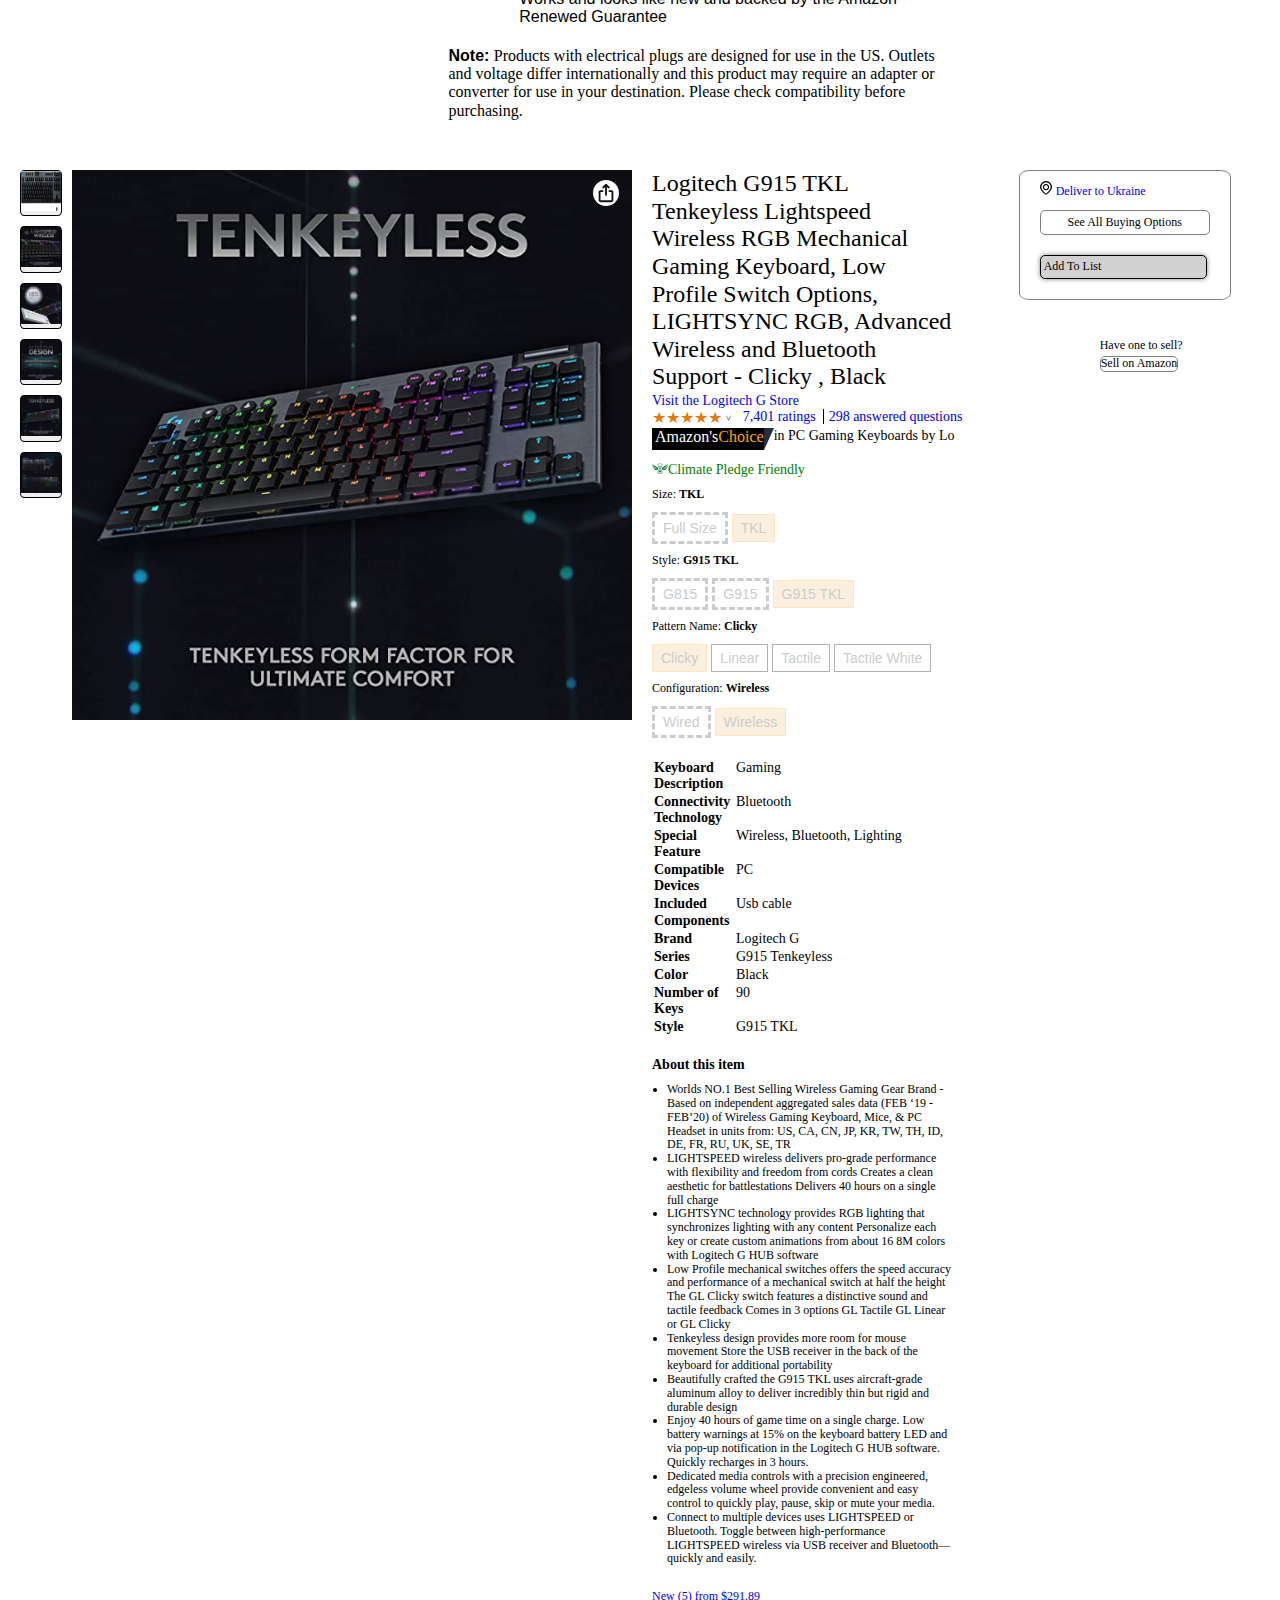
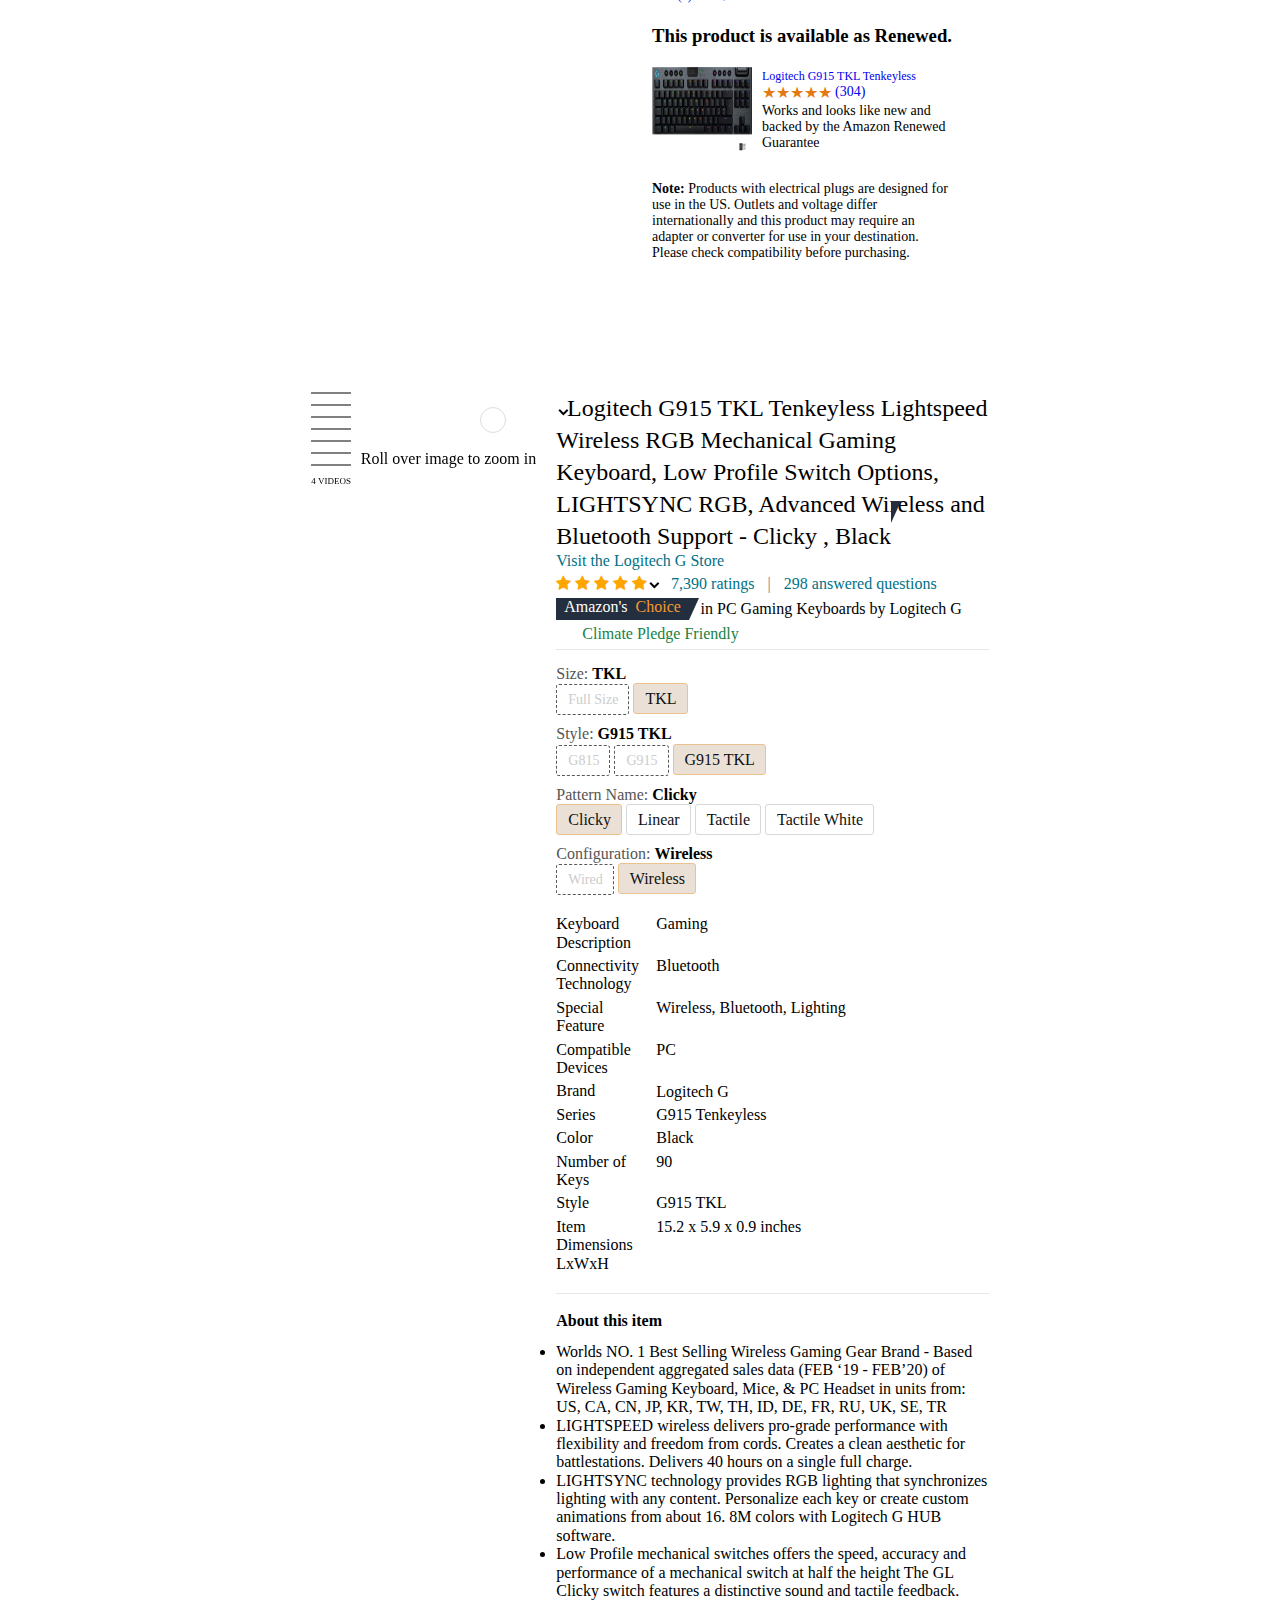
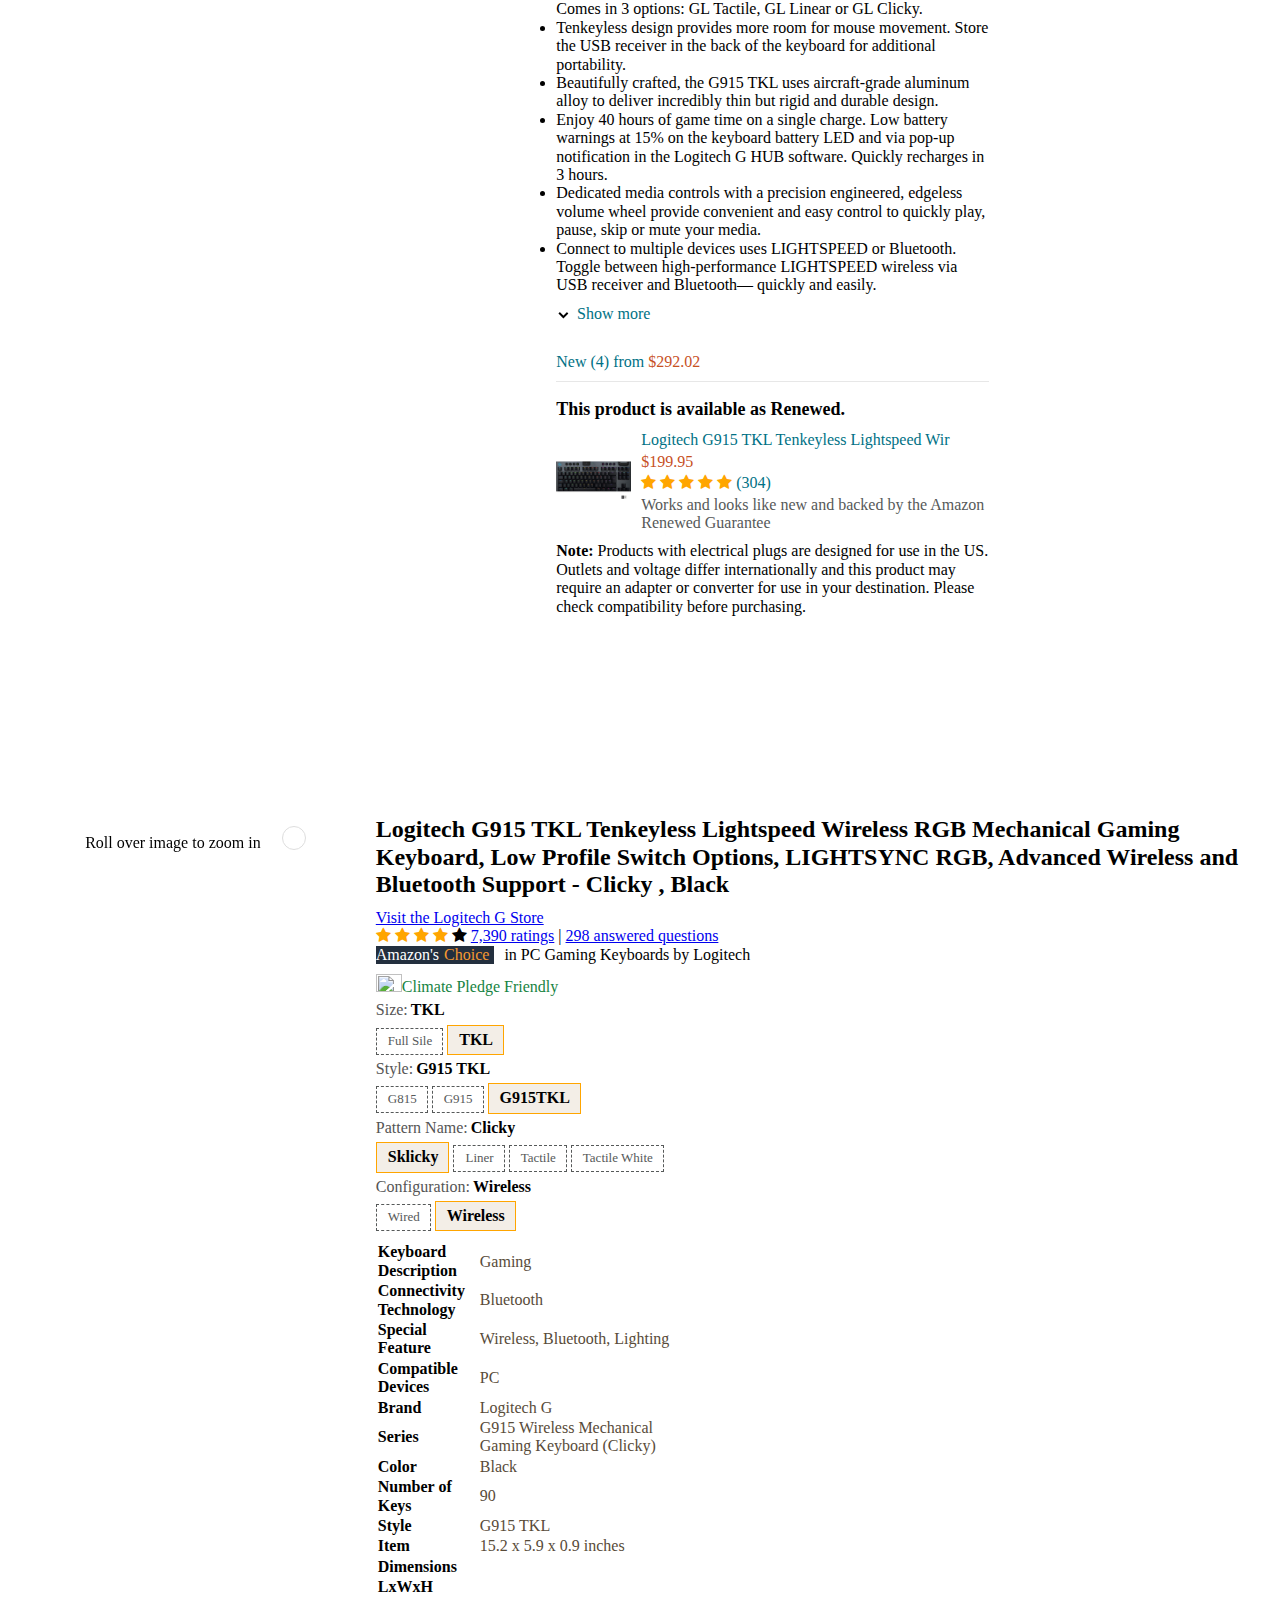
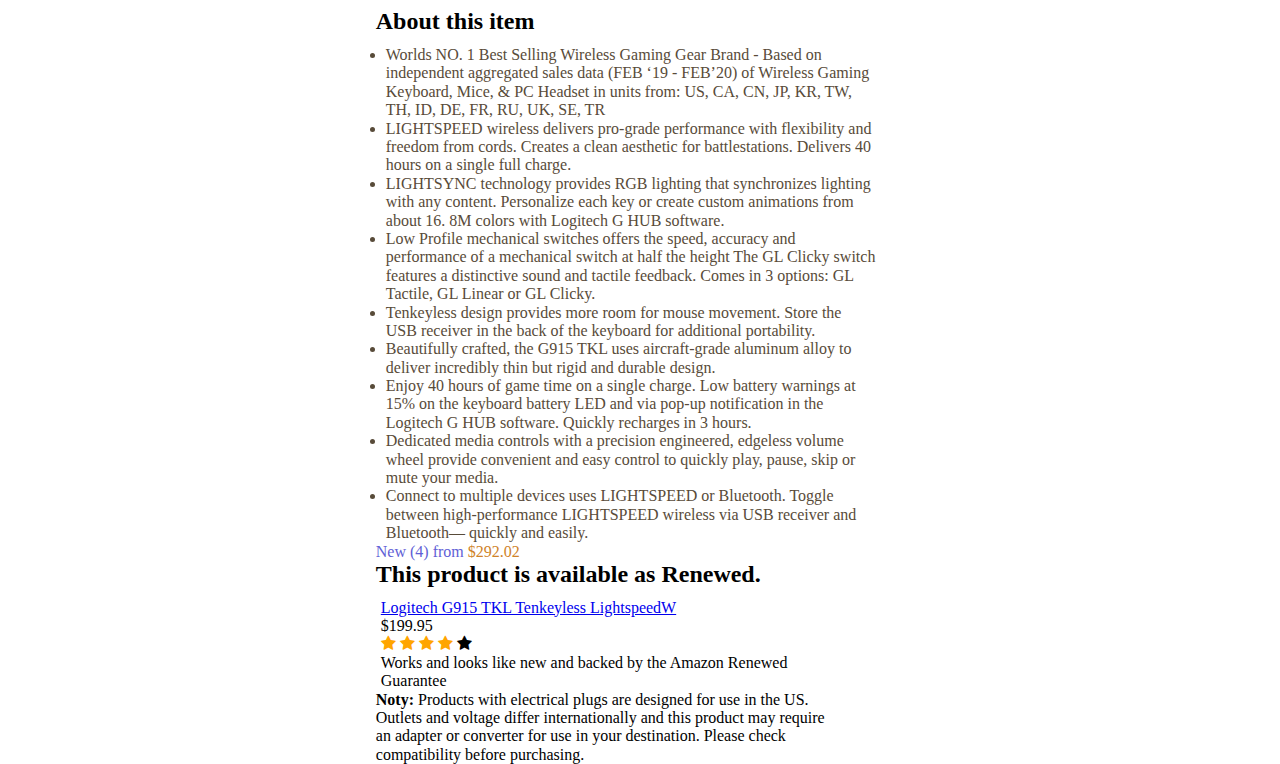
==== commit efa54b44: "1" ====
--- a/index.html
+++ b/index.html
@@ -322,26 +322,26 @@
       <div class="block1">
         <div class="list">
           <ul>
-            <li><button class="small_picture"><img class="li_button" src="./../img/61V2O4vbYhL._AC_SX679_.jpg"
+            <li><button class="small_picture"><img class="li_button" src="../img/61V2O4vbYhL._AC_SX679_.jpg"
                   alt="button"></button></li>
-            <li><button class="small_picture"><img class="li_button" src="./../img/Lightspeed wireless.jpg"
+            <li><button class="small_picture"><img class="li_button" src="../img/Lightspeed wireless.jpg"
                   alt="button"></button></li>
-            <li><button class="small_picture"><img class="li_button" src="./../img/1best_selling.jpg"
+            <li><button class="small_picture"><img class="li_button" src="../img/1best_selling.jpg"
                   alt="button"></button></li>
-            <li><button class="small_picture"><img class="li_button" src="./../img/ultra_thin.jpg"
+            <li><button class="small_picture"><img class="li_button" src="../img/ultra_thin.jpg"
                   alt="button"></button>
             </li>
-            <li><button class="small_picture"><img class="li_button" src="./../img/tenkeyless.jpg"
+            <li><button class="small_picture"><img class="li_button" src="../img/tenkeyless.jpg"
                   alt="button"></button>
             </li>
-            <li><button class="small_picture"><img class="li_button" src="./../img/G915.jpg" alt="button"></button></li>
+            <li><button class="small_picture"><img class="li_button" src="../img/G915.jpg" alt="button"></button></li>
 
           </ul>
         </div>
         <div class="big_picture">
 
-          <img class="picture" src="./../img/tenkeyless.jpg" alt="img">
-          <a href="share"> <img class="share" src="./../img/share-std.svg">
+          <img class="picture" src="../img/tenkeyless.jpg" alt="img">
+          <a href="share"> <img class="share" src="../img/share-std.svg">
           </a>
         </div>
       </div>
@@ -381,7 +381,7 @@
               <span class="PC">in PC Gaming Keyboards by Lo</span>
             </div>
             <div class="Climate">
-              <a href="amazon.com"><img src="./../img/111pigi1ylL.png" alt="111"><span class="green_span">Climate Pledge
+              <a href="amazon.com"><img src="../img/111pigi1ylL.png" alt="111"><span class="green_span">Climate Pledge
                   Friendly</span> </a>
             </div>
             <div class="filter">
@@ -508,7 +508,7 @@
             <div class="Renewed">
               <h3 class="Renewed_h3">This product is available as Renewed.</h3>
               <div class="Renewed_foto">
-                <img src="./../img/61V2O4vbYhL._AC_SX679_.jpg" alt="11">
+                <img src="../img/61V2O4vbYhL._AC_SX679_.jpg" alt="11">
                 <div>
                   <a class="link1" href="https://www.amazon.com/dp/B08VHMS4QY/ref=dp_cr_wdg_tit_rfb">
                     Logitech G915 TKL Tenkeyless</a>
@@ -531,7 +531,7 @@
       </div>
         <div class="delivery">
           <div class="pin">
-            <img src="./../img/pin.png" alt="pin">
+            <img src="../img/pin.png" alt="pin">
             <a class="link"
               href="https://www.amazon.com/stores/LogitechG/page/0F4BFDF6-CD4A-4A8C-83A2-3104165D740C?ref_=ast_bln">Deliver
               to Ukraine</a>
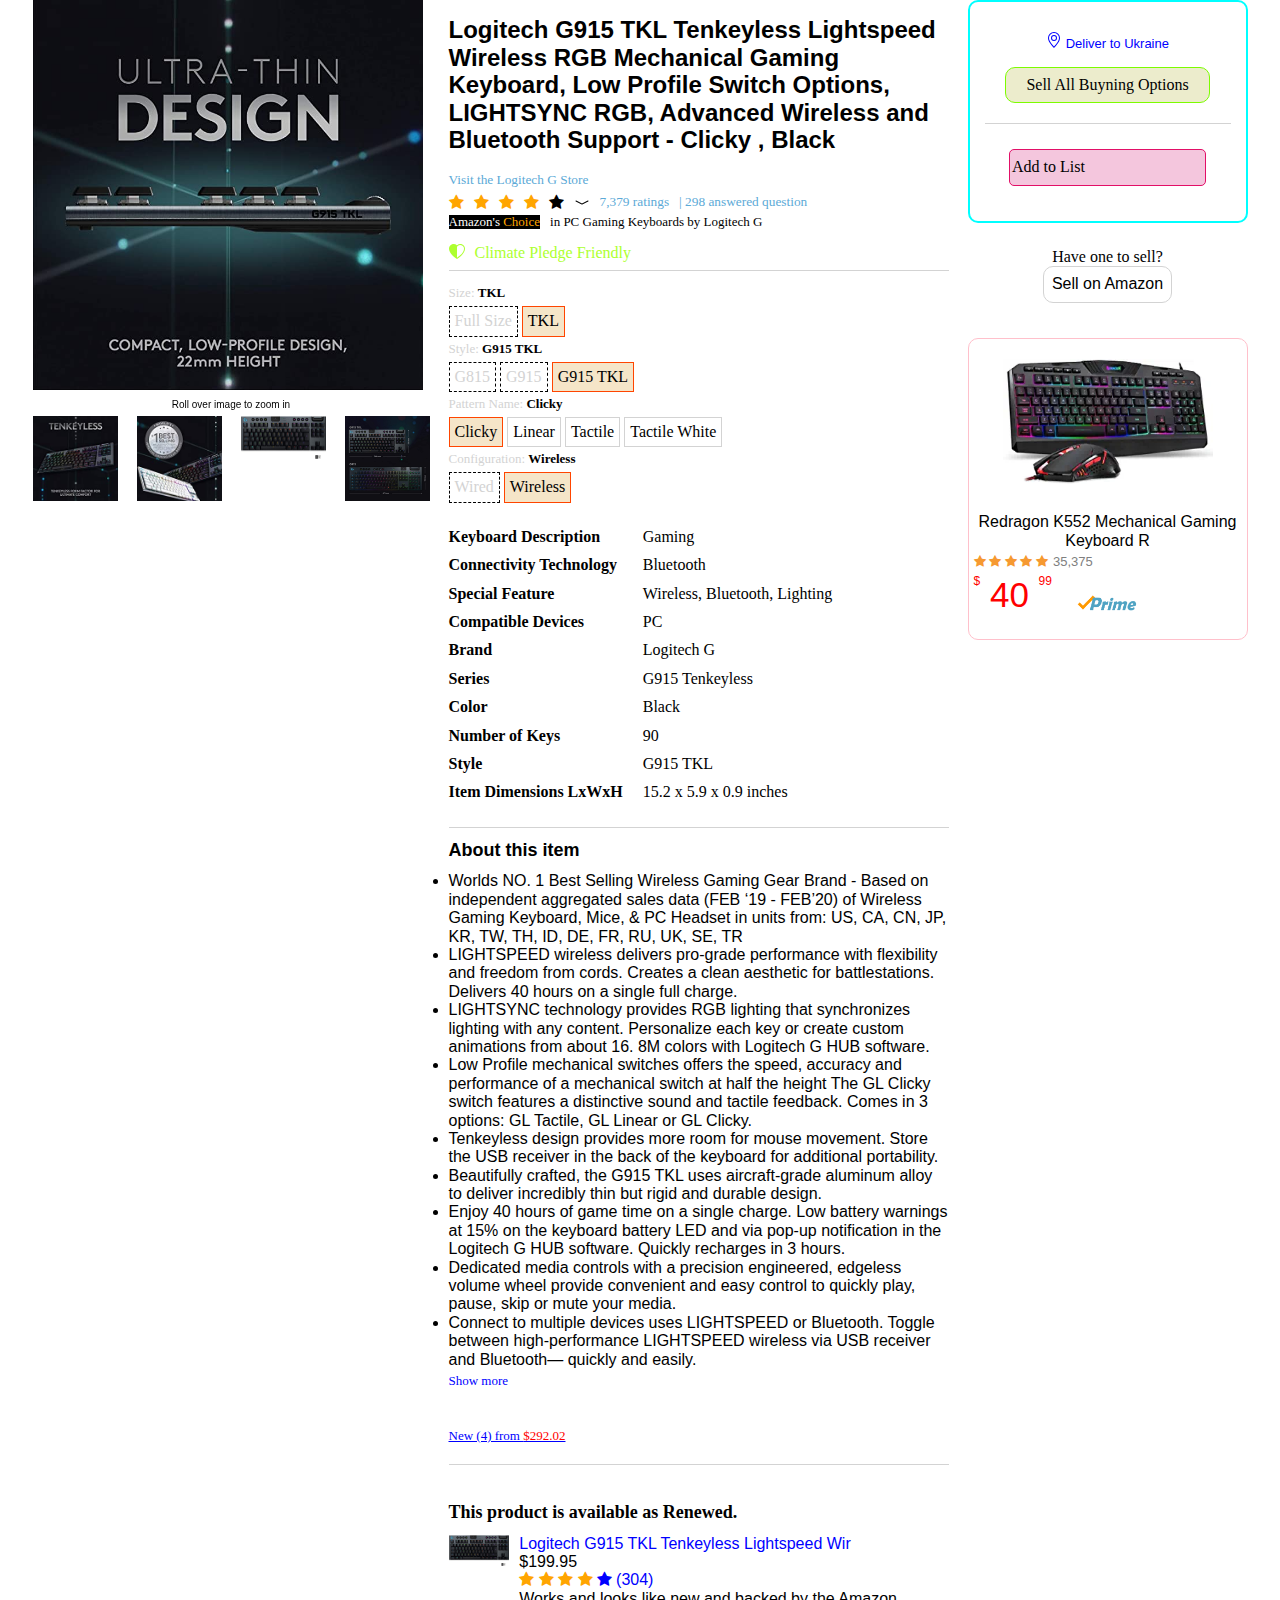
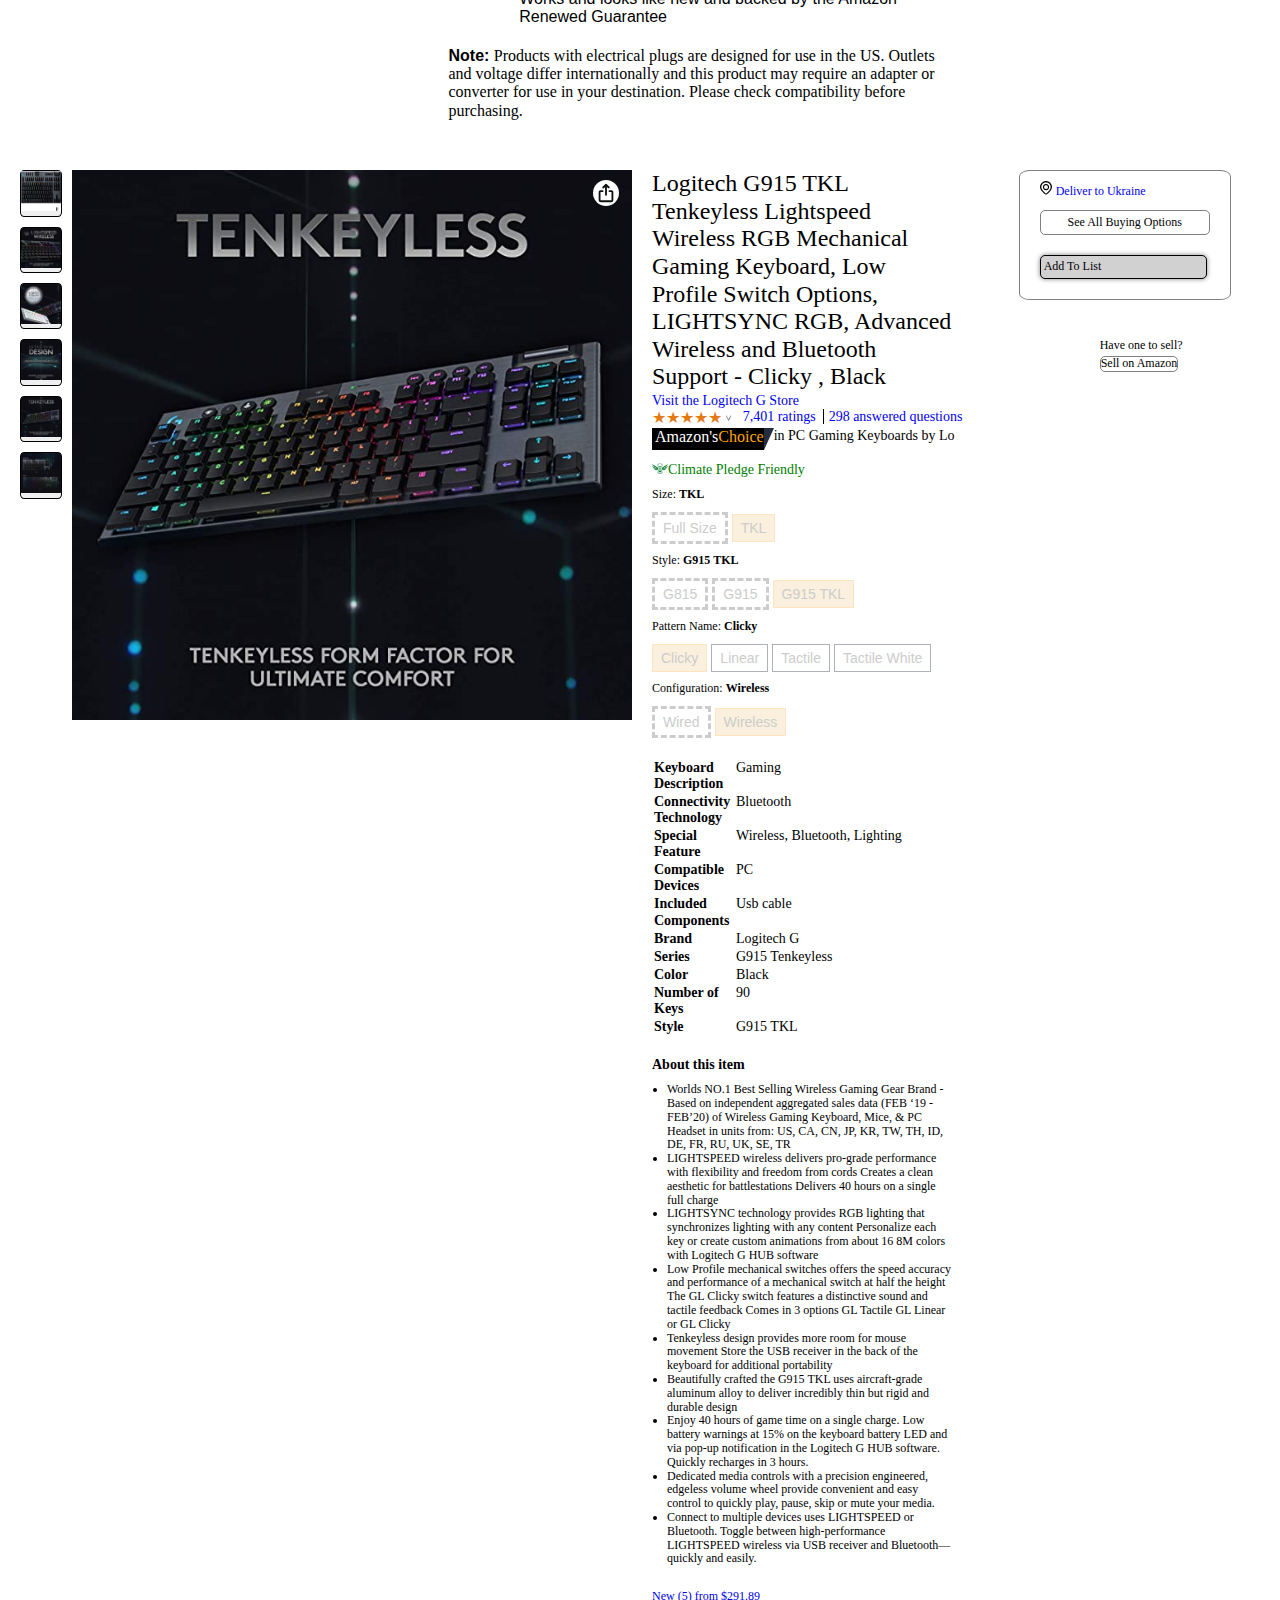
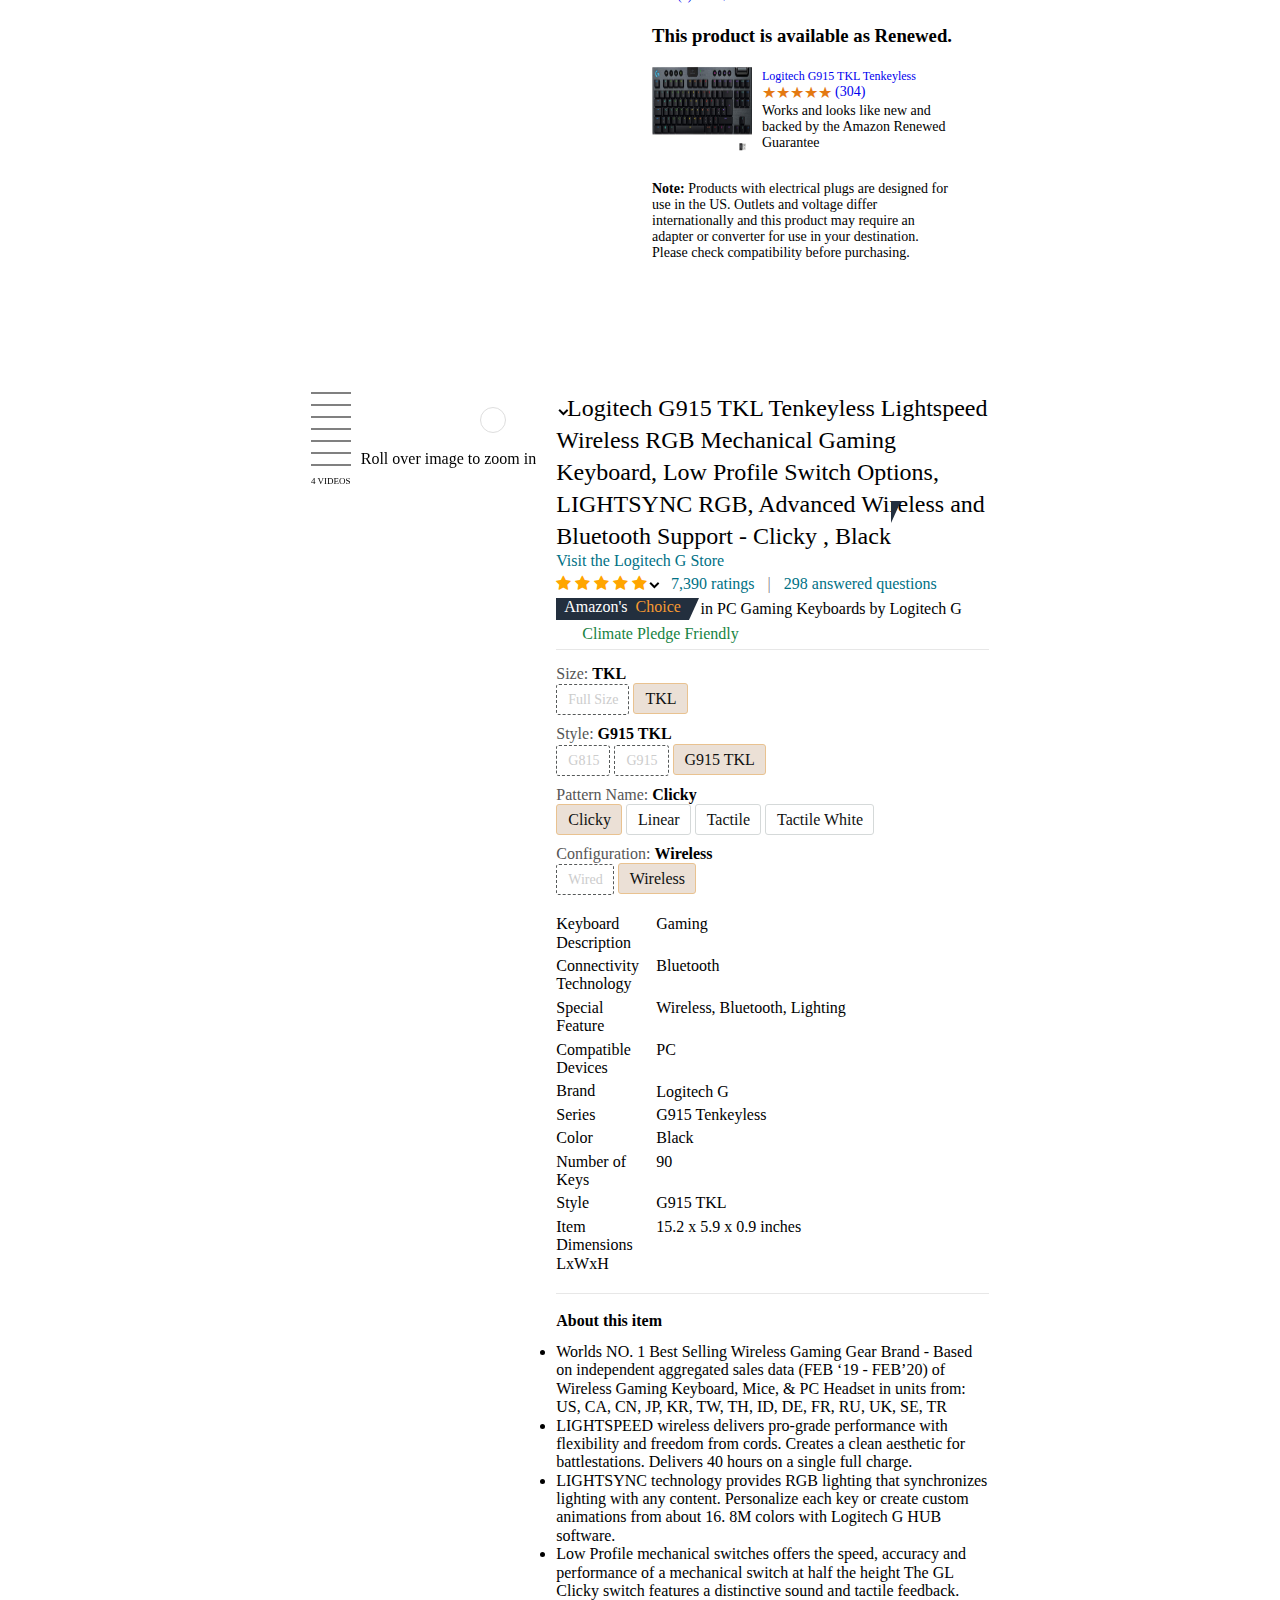
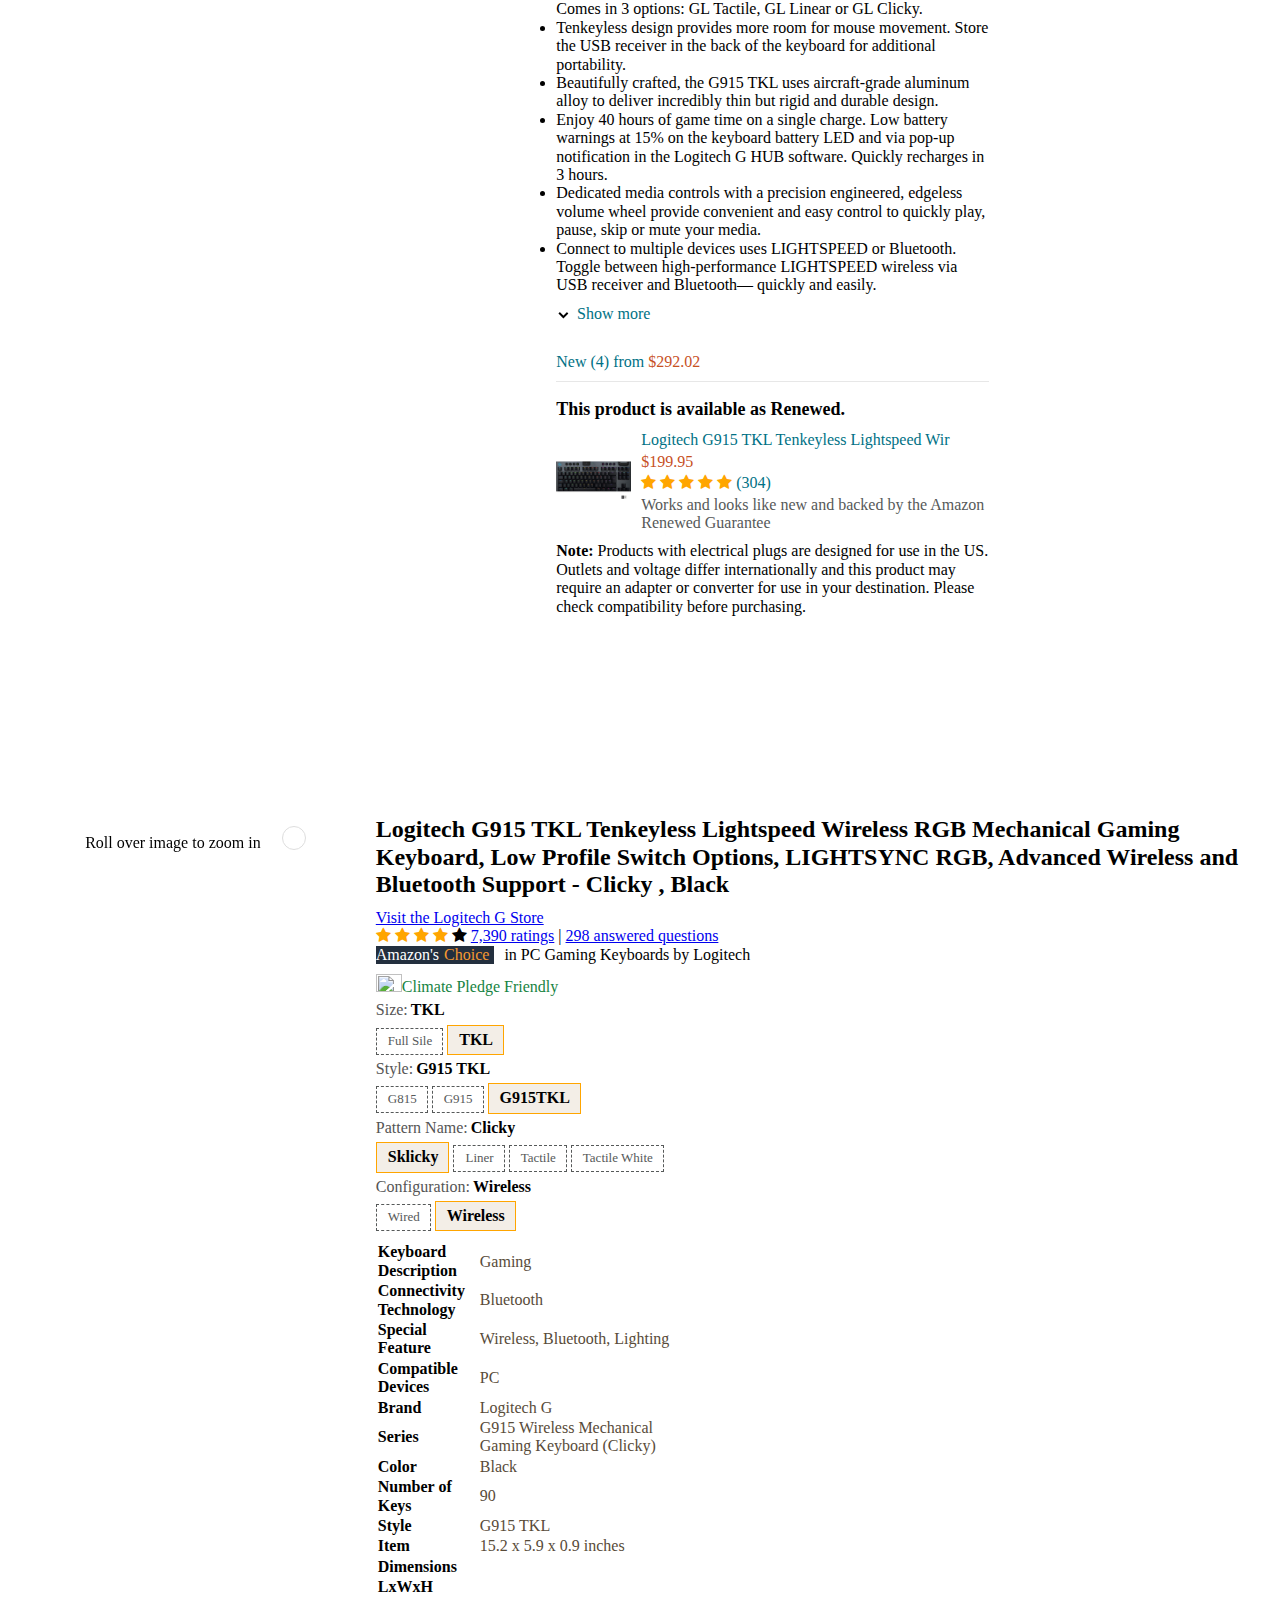
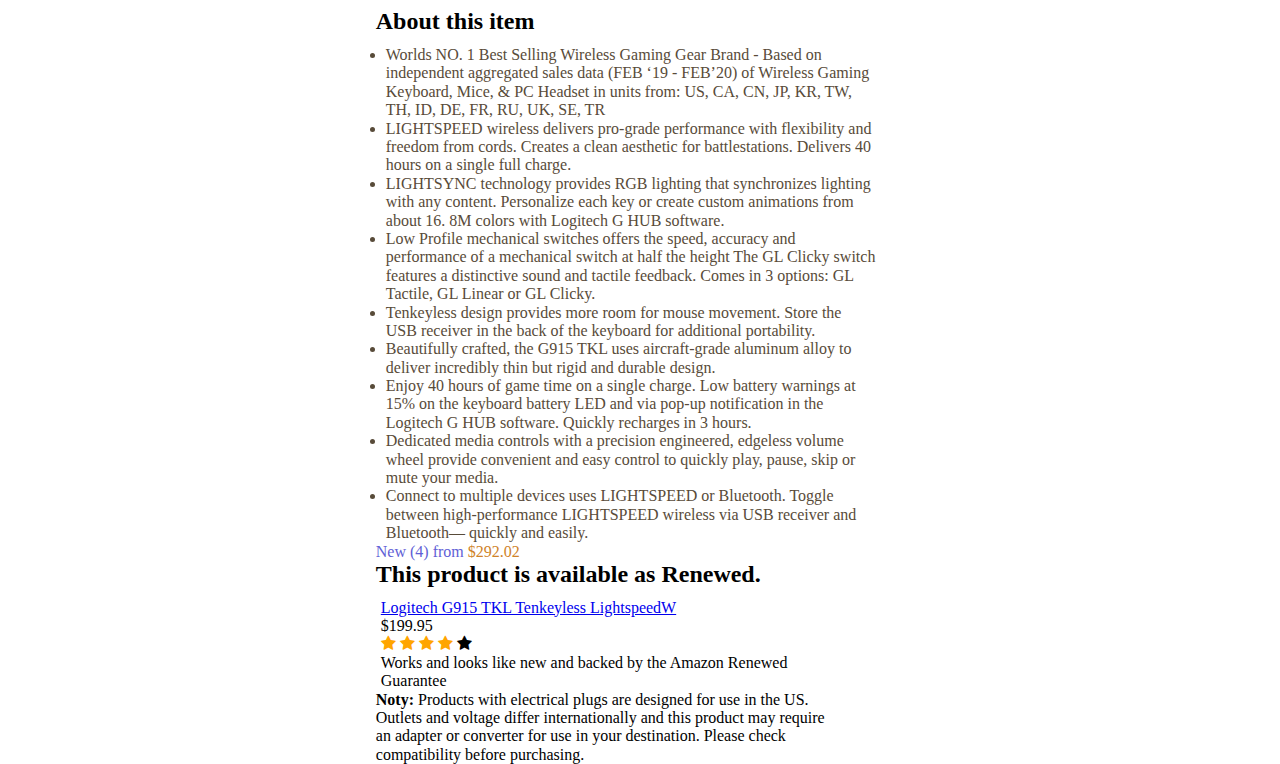
==== commit 70f573f4: "1" ====
--- a/index.html
+++ b/index.html
@@ -322,25 +322,23 @@
       <div class="block1">
         <div class="list">
           <ul>
-            <li><button class="small_picture"><img class="li_button" src="../img/61V2O4vbYhL._AC_SX679_.jpg"
+            <li><button class="small_picture"><img class="li_button" src="./img/61V2O4vbYhL._AC_SX679_.jpg"
                   alt="button"></button></li>
-            <li><button class="small_picture"><img class="li_button" src="../img/Lightspeed wireless.jpg"
+            <li><button class="small_picture"><img class="li_button" src="./img/Lightspeed wireless.jpg"
                   alt="button"></button></li>
-            <li><button class="small_picture"><img class="li_button" src="../img/1best_selling.jpg"
+            <li><button class="small_picture"><img class="li_button" src="./img/1best_selling.jpg"
                   alt="button"></button></li>
-            <li><button class="small_picture"><img class="li_button" src="../img/ultra_thin.jpg"
-                  alt="button"></button>
+            <li><button class="small_picture"><img class="li_button" src="./img/ultra_thin.jpg" alt="button"></button>
             </li>
-            <li><button class="small_picture"><img class="li_button" src="../img/tenkeyless.jpg"
-                  alt="button"></button>
+            <li><button class="small_picture"><img class="li_button" src="./img/tenkeyless.jpg" alt="button"></button>
             </li>
-            <li><button class="small_picture"><img class="li_button" src="../img/G915.jpg" alt="button"></button></li>
+            <li><button class="small_picture"><img class="li_button" src="./img/G915.jpg" alt="button"></button></li>
 
           </ul>
         </div>
         <div class="big_picture">
 
-          <img class="picture" src="../img/tenkeyless.jpg" alt="img">
+          <img class="picture" src="./img/tenkeyless.jpg" alt="img">
           <a href="share"> <img class="share" src="../img/share-std.svg">
           </a>
         </div>
@@ -381,7 +379,7 @@
               <span class="PC">in PC Gaming Keyboards by Lo</span>
             </div>
             <div class="Climate">
-              <a href="amazon.com"><img src="../img/111pigi1ylL.png" alt="111"><span class="green_span">Climate Pledge
+              <a href="amazon.com"><img src="./img/111pigi1ylL.png" alt="111"><span class="green_span">Climate Pledge
                   Friendly</span> </a>
             </div>
             <div class="filter">
@@ -508,7 +506,7 @@
             <div class="Renewed">
               <h3 class="Renewed_h3">This product is available as Renewed.</h3>
               <div class="Renewed_foto">
-                <img src="../img/61V2O4vbYhL._AC_SX679_.jpg" alt="11">
+                <img src="./img/61V2O4vbYhL._AC_SX679_.jpg" alt="11">
                 <div>
                   <a class="link1" href="https://www.amazon.com/dp/B08VHMS4QY/ref=dp_cr_wdg_tit_rfb">
                     Logitech G915 TKL Tenkeyless</a>
@@ -529,23 +527,23 @@
           </div>
         </div>
       </div>
-        <div class="delivery">
-          <div class="pin">
-            <img src="../img/pin.png" alt="pin">
-            <a class="link"
-              href="https://www.amazon.com/stores/LogitechG/page/0F4BFDF6-CD4A-4A8C-83A2-3104165D740C?ref_=ast_bln">Deliver
-              to Ukraine</a>
-            <button class="Delivery_Button">See All Buying Options</button>
-            <button class="Add_Button">Add To List</button>
-          </div>
-          <div class="Sell">
-            <p>Have one to sell?</p>
-            <button>Sell on Amazon</button>
-
-          </div>
-        </div>
-
-      
+      <div class="delivery">
+        <div class="pin">
+          <img src="./img/pin.png" alt="pin">
+          <a class="link"
+            href="https://www.amazon.com/stores/LogitechG/page/0F4BFDF6-CD4A-4A8C-83A2-3104165D740C?ref_=ast_bln">Deliver
+            to Ukraine</a>
+          <button class="Delivery_Button">See All Buying Options</button>
+          <button class="Add_Button">Add To List</button>
+        </div>
+        <div class="Sell">
+          <p>Have one to sell?</p>
+          <button>Sell on Amazon</button>
+
+        </div>
+      </div>
+
+
 
 
 
@@ -710,7 +708,7 @@
             Outlets and
             voltage differ internationally and this product may require an adapter or converter for use in your
             destination. Please check compatibility before purchasing.</p>
-     </div>
+        </div>
 
   </section>
 
@@ -767,9 +765,9 @@
           <p>in PC Gaming Keyboards by Logitech</p>
         </div>
         <div class="aimg">
-        <a class="a_img" href="#"><img class="img1" src="https://m.media-amazon.com/images/I/111pigi1ylL.png"
-            alt="">Climate Pledge Friendly</a>
-          </div>
+          <a class="a_img" href="#"><img class="img1" src="https://m.media-amazon.com/images/I/111pigi1ylL.png"
+              alt="">Climate Pledge Friendly</a>
+        </div>
         <p class="p2">Size:<span class="spantkl">TKL</span></p>
         <button class="disable">Full Sile</button>
         <button class="active">TKL</button>
@@ -869,7 +867,8 @@
             <img src="https://m.media-amazon.com/images/I/41cFYGx8moL._FMPNG_SL75_.jpg" alt="">
           </div>
           <div class="div4_1">
-            <a href="https://www.amazon.com/dp/B08KTPST1R/ref=dp_cr_wdg_tit_rfb">Logitech G915 TKL Tenkeyless LightspeedW</a>
+            <a href="https://www.amazon.com/dp/B08KTPST1R/ref=dp_cr_wdg_tit_rfb">Logitech G915 TKL Tenkeyless
+              LightspeedW</a>
             <p>$199.95</p>
             <span class="fa fa-star checked"></span>
             <span class="fa fa-star checked"></span>
@@ -879,7 +878,8 @@
             <p>Works and looks like new and backed by the Amazon Renewed Guarantee</p>
           </div>
         </div>
-        <p class="p5"><span class="span6"><b>Noty:</b></span> Products with electrical plugs are designed for use in the US. Outlets and voltage differ
+        <p class="p5"><span class="span6"><b>Noty:</b></span> Products with electrical plugs are designed for use in the
+          US. Outlets and voltage differ
           internationally and this product may require an adapter or converter for use in your destination. Please check
           compatibility before purchasing.</p>
 
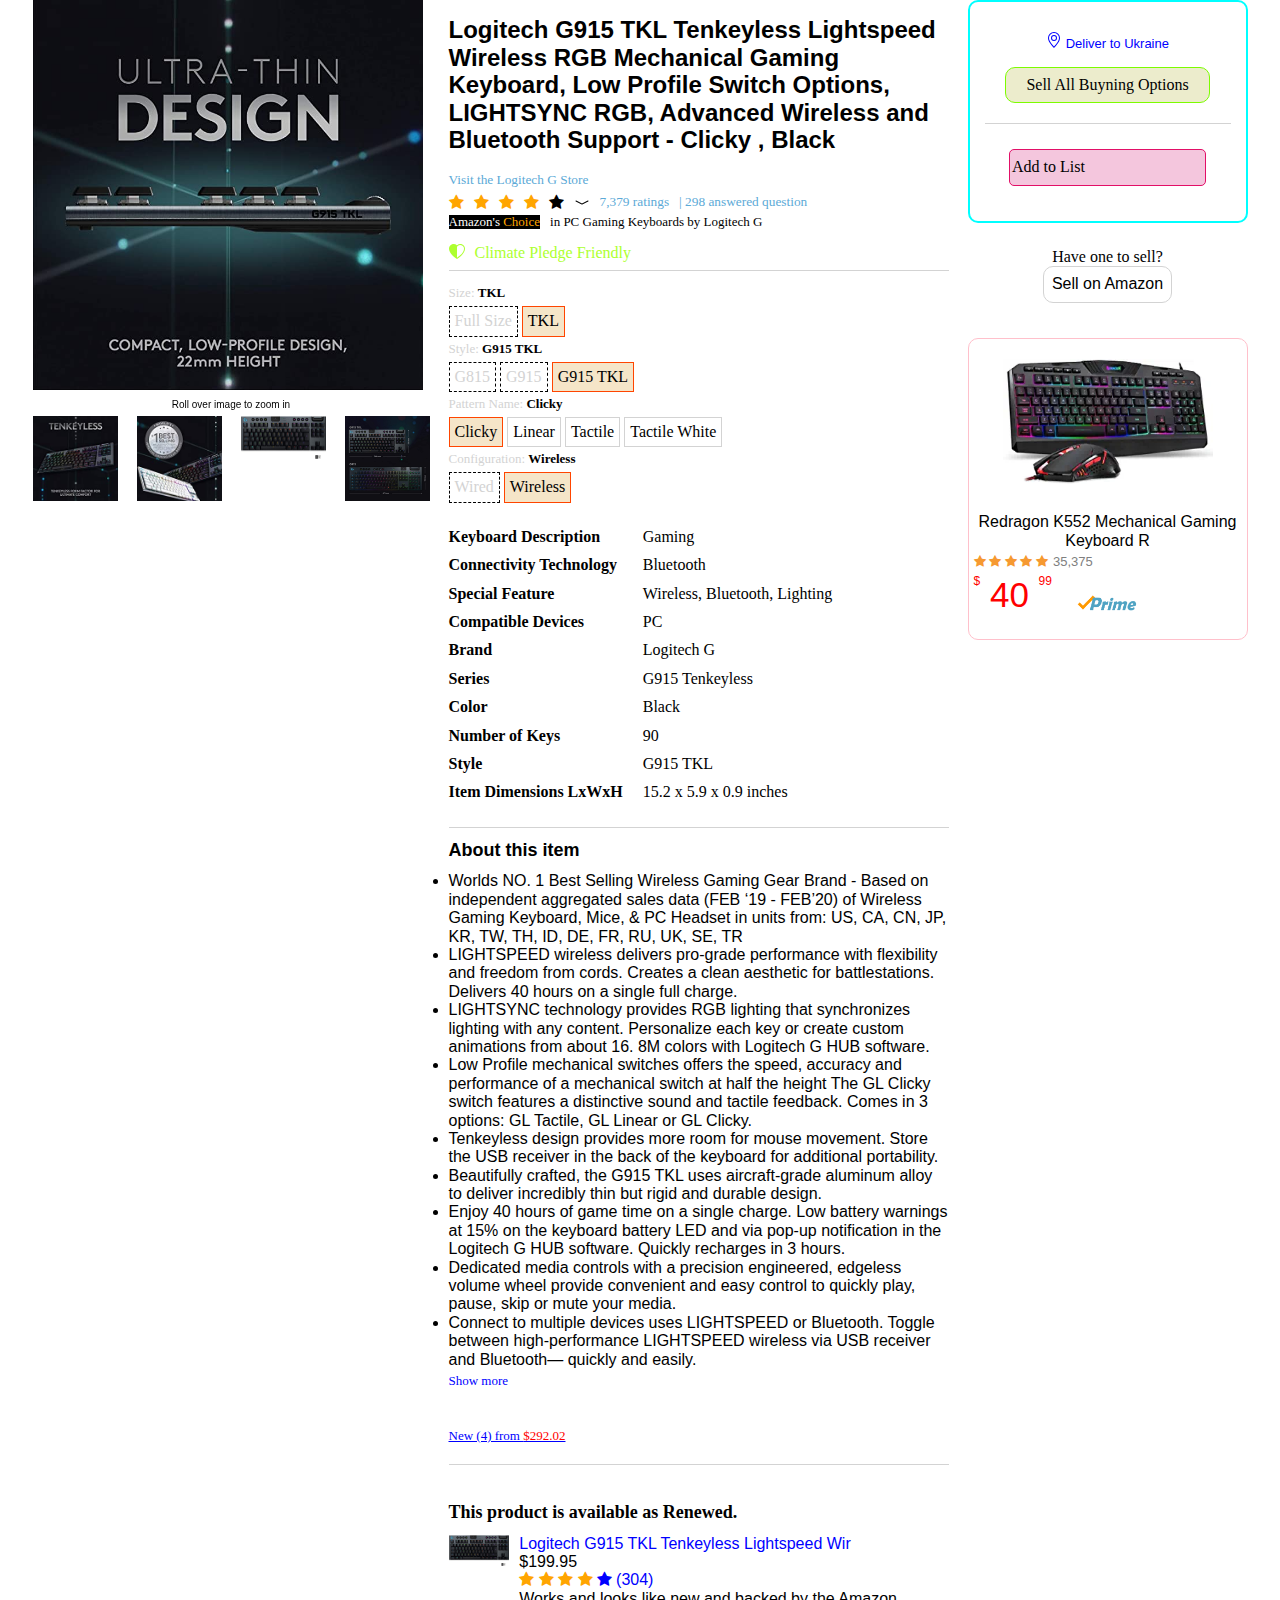
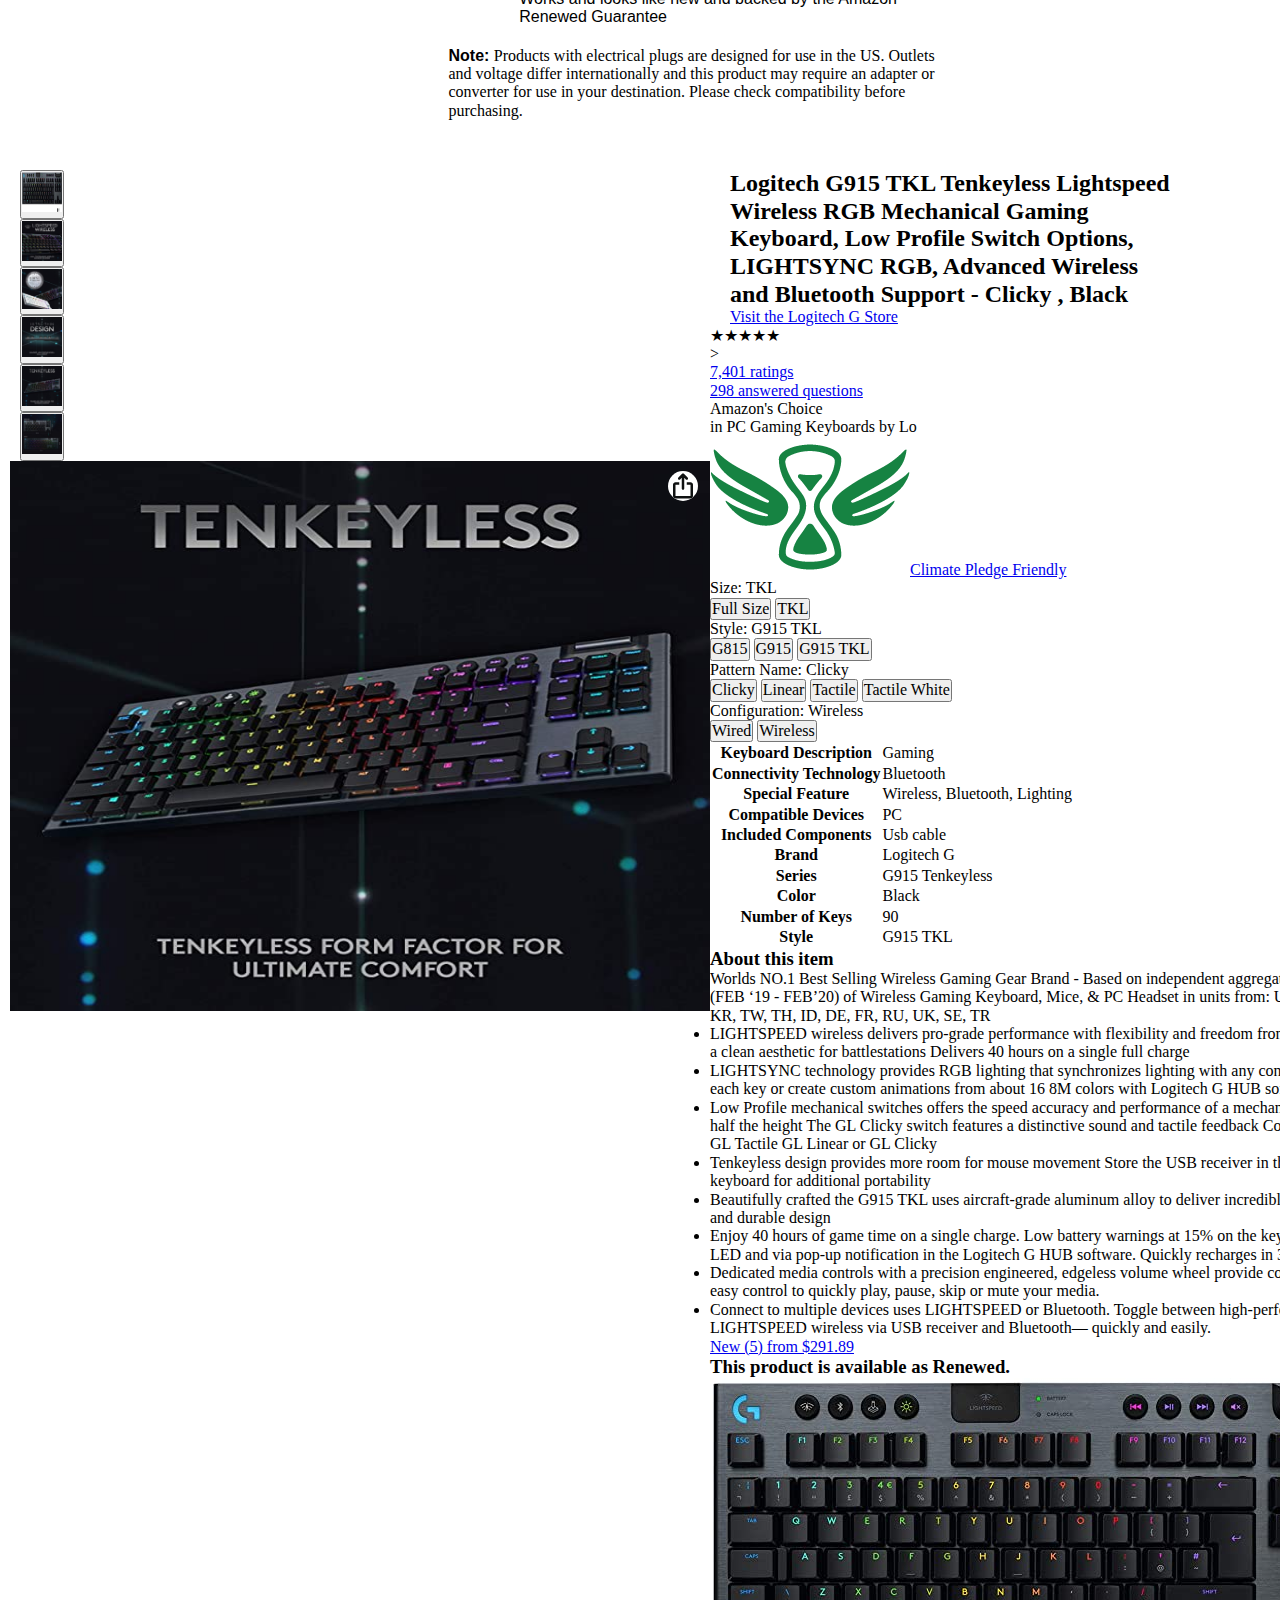
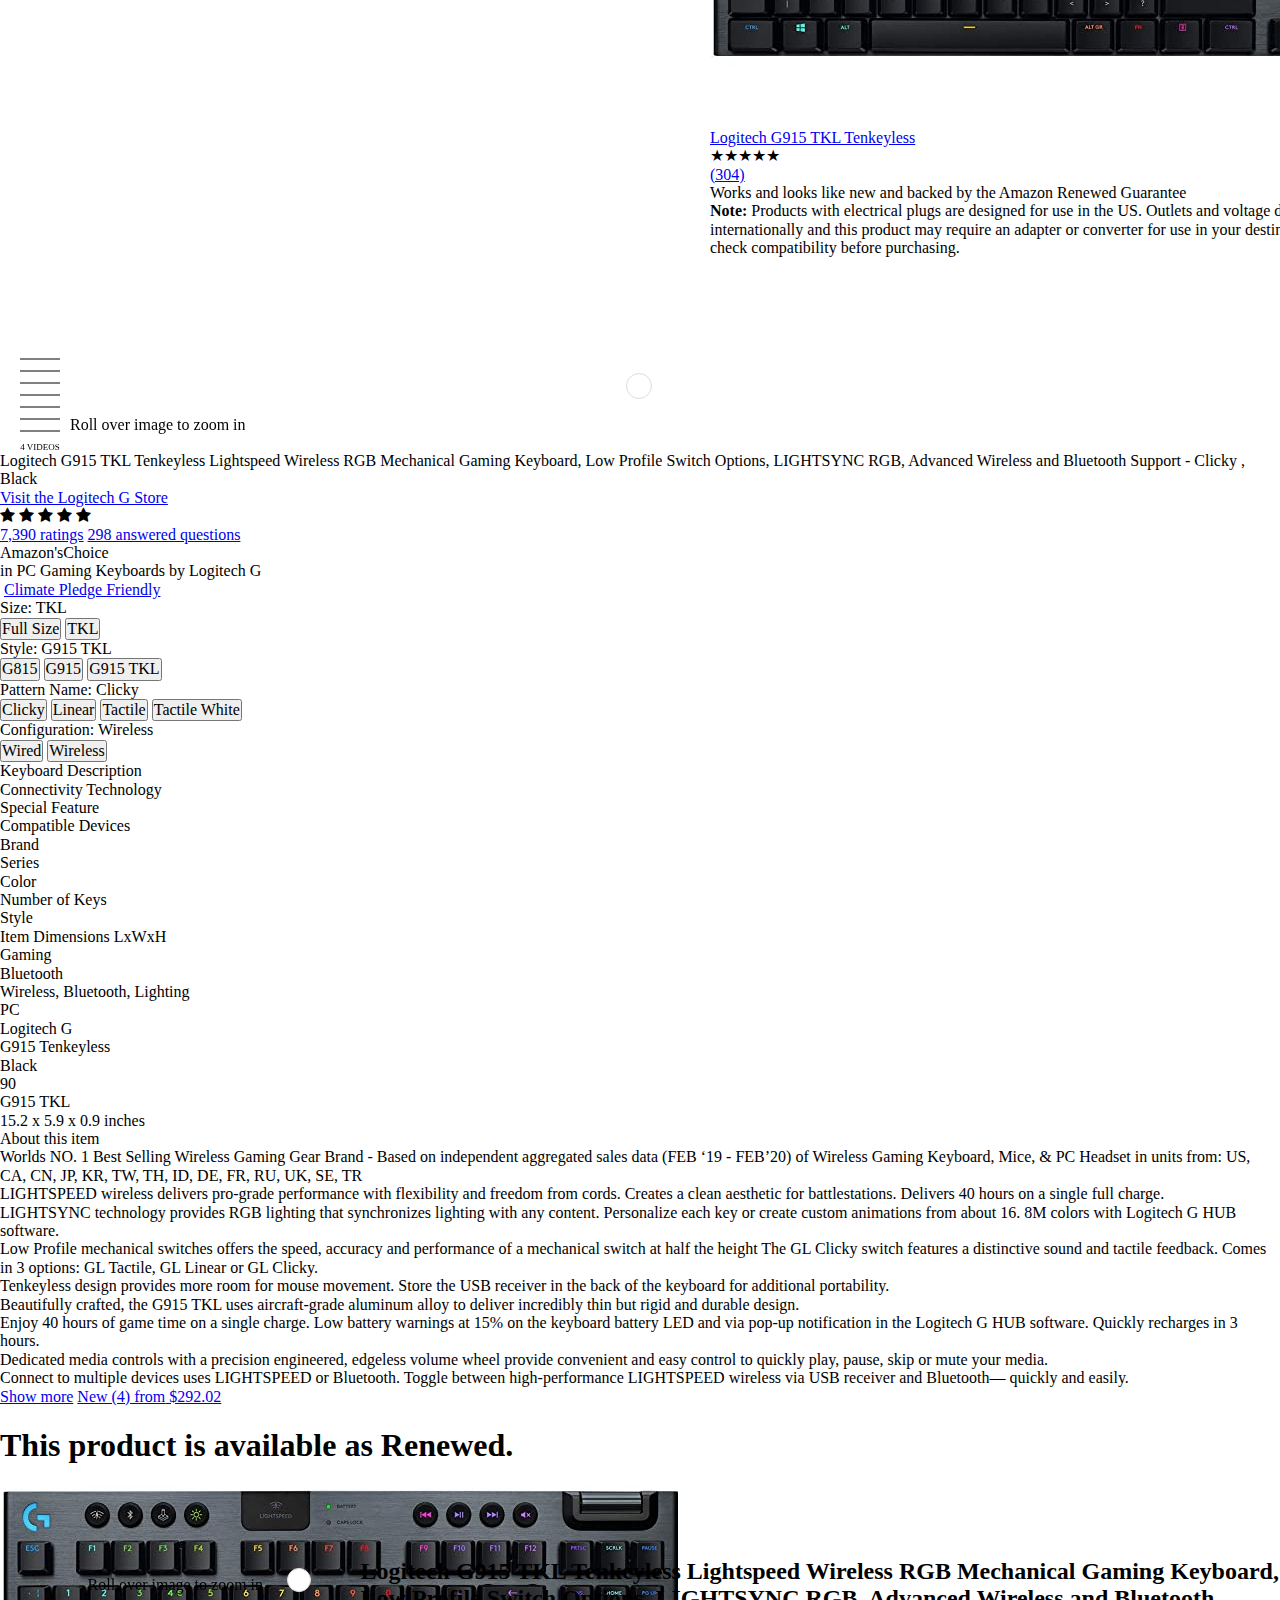
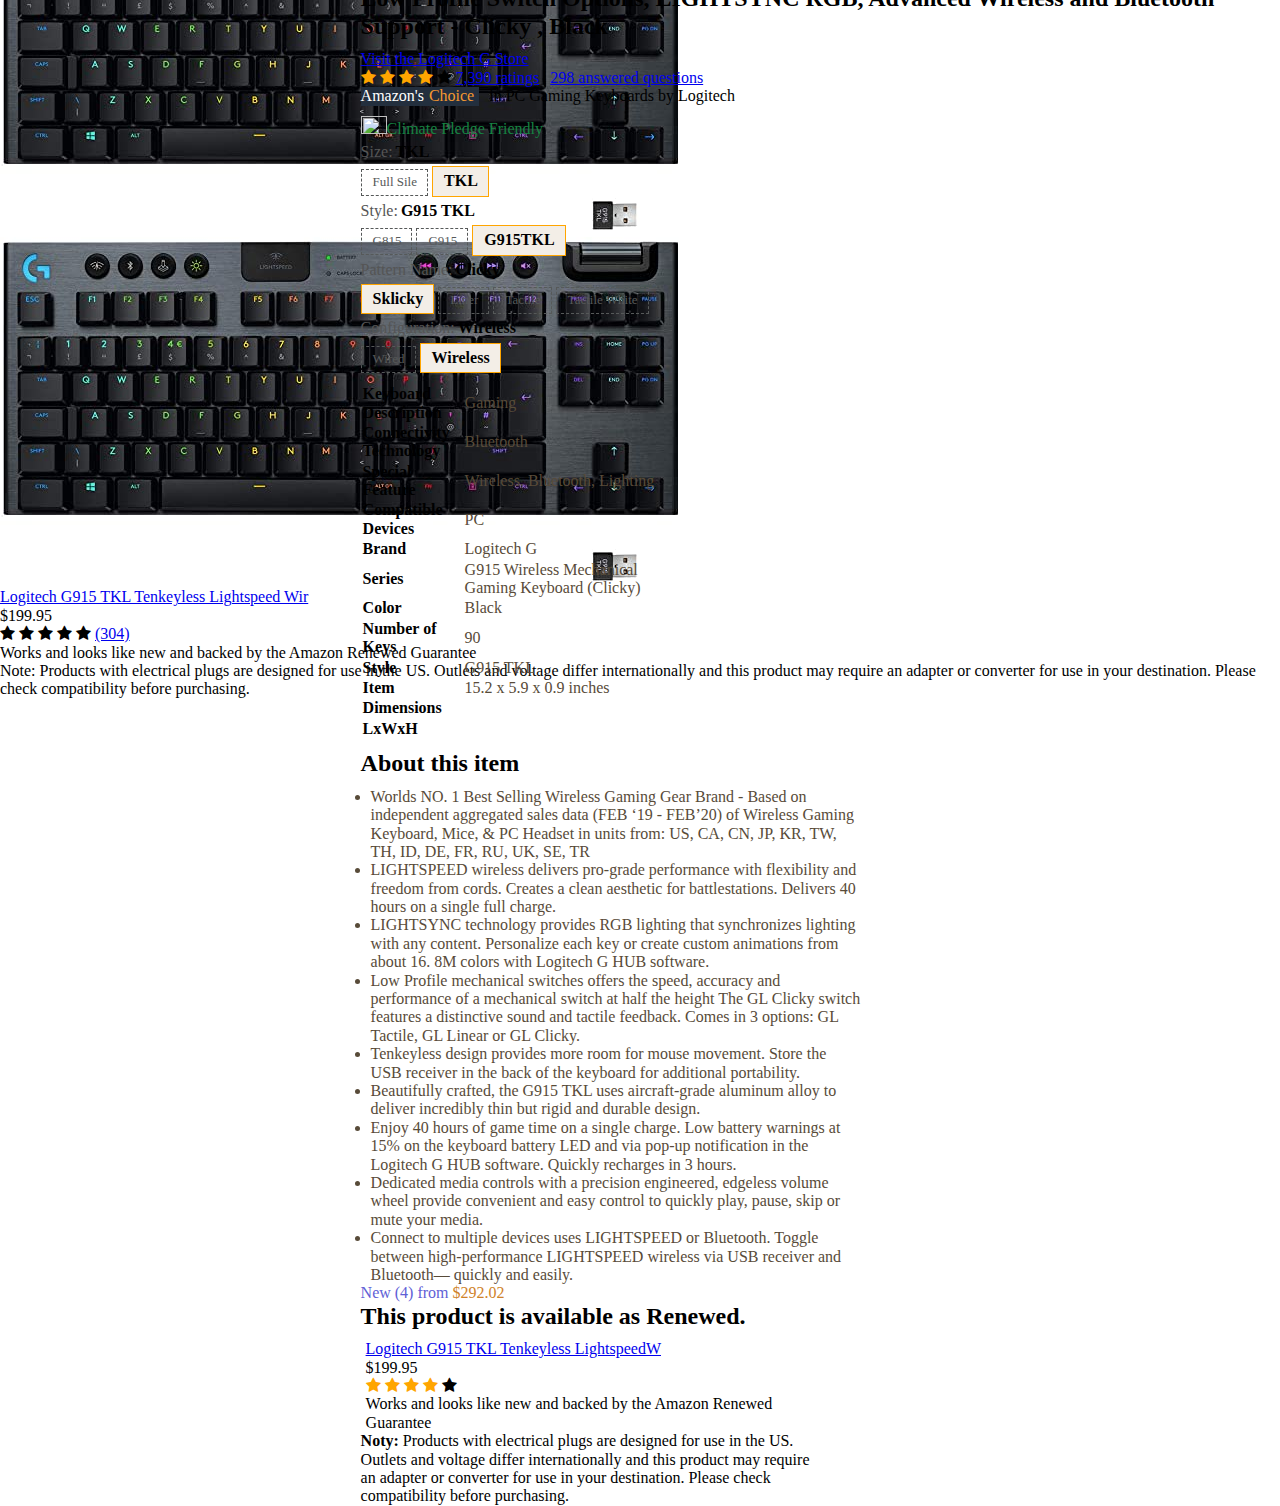
==== commit 33ba3524: "1" ====
--- a/index.html
+++ b/index.html
@@ -285,7 +285,7 @@
             <div>
               <a href="https://www.amazon.com/dp/B07MGZGCW3/ref=syn_sd_onsite_desktop_282?ie=UTF8&psc=1&pd_rd_plhdr=t"><img
                   class="a_img"
-                  src="../img/kisspng-amazon-com-amazon-prime-amazon-video-retail-prime-amazon-prime-5b376c3c2a9899.6153089515303588441745.png"
+                  src="./img/kisspng-amazon-com-amazon-prime-amazon-video-retail-prime-amazon-prime-5b376c3c2a9899.6153089515303588441745.png"
                   alt="logo amazon"></a>
             </div>
 
@@ -339,7 +339,7 @@
         <div class="big_picture">
 
           <img class="picture" src="./img/tenkeyless.jpg" alt="img">
-          <a href="share"> <img class="share" src="../img/share-std.svg">
+          <a href="share"> <img class="share" src="./img/share-std.svg">
           </a>
         </div>
       </div>
@@ -688,6 +688,7 @@
           <h1>This product is available as Renewed.</h1>
           <div class="content-product-block">
             <a href="#"><img class="content-product-img" src="../img/61V2O4vbYhL._AC_SX679_.jpg" alt=""></a>
+            <a href="#"><img class="content-product-img" src="./img/61V2O4vbYhL._AC_SX679_.jpg" alt=""></a>
             <div class="content-product-a-p-span">
               <a class="content-product-a" href="#">
                 Logitech G915 TKL Tenkeyless Lightspeed Wir
--- a/css/style.css
+++ b/css/style.css
@@ -1,4 +1,3 @@
-@charset "UTF-8";
 section .conteiner {
   display: flex;
   justify-content: center;
@@ -378,85 +377,7 @@
   width: 100%;
   left: 2px;
 }
-
-.amazon_2 {
-  margin-top: 100px;
-  justify-content: center;
-}
-.amazon_2 .container {
-  justify-content: center;
-  gap: 20px;
-  display: flex;
-}
-.amazon_2 .container .left_block {
-  padding-left: 20px;
-  gap: 10px;
-  display: flex;
-  position: -webkit-sticky;
-  position: sticky;
-  align-items: flex-start;
-  height: 400px;
-  top: 4px;
-}
-.amazon_2 .container .left_block .left_img {
-  display: flex;
-  flex-direction: column;
-  gap: 10px;
-}
-.amazon_2 .container .left_block .left_img .list_img {
-  border: 1px solid gray;
-  cursor: pointer;
-}
-.amazon_2 .container .left_block .left_img .list_img:hover {
-  box-shadow: 2px 2px 2px orangered;
-}
-.amazon_2 .container .left_block .left_img p {
-  text-align: center;
-  text-transform: uppercase;
-  font-size: 9px;
-  width: 40px;
-}
-.amazon_2 .container .left_block .right_img_div {
-  display: flex;
-  flex-direction: column;
-  align-items: center;
-  gap: 40px;
-}
-.amazon_2 .container .left_block .right_img_div .right_img {
-  width: 596px;
-}
-.amazon_2 .container .left_block .right_img_div .svg {
-  background-image: url("https://m.media-amazon.com/images/G/01/share-icons/share-std.svg");
-  border: 1px solid #ddd;
-  border-radius: 50%;
-  display: flex;
-  align-items: center;
-  justify-content: center;
-  position: absolute;
-  top: 15px;
-  right: 30px;
-  background-color: #fff;
-  background-repeat: no-repeat;
-  height: 26px;
-  width: 26px;
-  cursor: pointer;
-}
-
-.content-block::after {
-  border-top: 1px solid #e7e7e7;
-  display: block;
-  height: 1px;
-  line-height: 19px;
-  margin-bottom: 14px;
-  background-color: #555;
-}
-
-.content-block {
-  display: flex;
-  flex-direction: column;
-  gap: 5px;
-}
-.content-block::after {
+section .conteiner .part_3 .part_3_3 .price div .a_img::after {
   content: "";
   background-color: transparent;
   border-bottom-width: 0;
@@ -469,128 +390,149 @@
   margin-bottom: 14px;
   margin-top: 0;
 }
-.content-block .content-block-p-a p {
-  font-size: 24px;
-  line-height: 32px;
-}
-.content-block .content-block-p-a p::before {
-  content: "";
-  transform: rotate(45deg);
-  -webkit-transform: rotate(45deg);
-  border: solid black;
-  border-width: 0 2px 2px 0;
-  display: inline-block;
-  padding: 2.4px;
-  margin-left: 4px;
-  margin-bottom: 2px;
-}
-.content-block .content-block-p-a p::after {
-  content: "";
-  width: 0;
-  height: 0;
-  border-right: 10px solid transparent;
-  border-top: 22px solid;
-  color: #232F3E;
-}
-.content-block .content-block-p-a .content-block-a {
-  text-decoration: none;
-  color: #007185;
-}
-.content-block .content-block-p-a .content-block-a:hover {
-  text-decoration: underline;
-  cursor: pointer;
-  color: #C7511F;
-  outline: 0;
-}
-.content-block .star {
-  display: flex;
+
+.amazon_2 {
+  margin-top: 100px;
+}
+.amazon_2 .container {
+  height: 1000px;
+  min-width: 996px;
+}
+.amazon_2 .container .left_block {
+  padding-left: 20px;
+  gap: 10px;
+  display: flex;
+  position: -webkit-sticky;
+  position: sticky;
+  align-items: flex-start;
+  width: 642px;
+  top: 4px;
+}
+.amazon_2 .container .left_block .left_img {
+  display: flex;
+  flex-direction: column;
+  gap: 10px;
+}
+.amazon_2 .container .left_block .left_img .list_img {
+  border: 1px solid gray;
+}
+.amazon_2 .container .left_block .left_img .list_img:hover {
+  box-shadow: 2px 2px 2px orangered;
+}
+.amazon_2 .container .left_block .left_img p {
+  text-align: center;
+  text-transform: uppercase;
+  font-size: 9px;
+  width: 40px;
+}
+.amazon_2 .container .left_block .right_img_div {
+  display: flex;
+  flex-direction: column;
   align-items: center;
-  gap: 3px;
-}
-.content-block .star .after-star::after {
-  content: "";
-  transform: rotate(45deg);
-  -webkit-transform: rotate(45deg);
-  border: solid black;
-  border-width: 0 2px 2px 0;
-  display: inline-block;
-  padding: 2.4px;
-  margin-left: 4px;
-  margin-bottom: 2px;
-}
-.content-block .star .checked {
-  color: orange;
-}
-.content-block .star .e--af::before {
-  content: "|";
-  padding-left: 10px;
-  color: gray;
-}
-.content-block .star .content-block-a {
-  text-decoration: none;
-  color: #007185;
+  gap: 40px;
+}
+.amazon_2 .container .left_block .right_img_div .right_img {
+  width: 596px;
+}
+.amazon_2 .container .left_block .right_img_div .svg {
+  background-image: url("https://m.media-amazon.com/images/G/01/share-icons/share-std.svg");
+  border: 1px solid #ddd;
+  border-radius: 50%;
+  display: flex;
+  align-items: center;
+  justify-content: center;
+  position: absolute;
+  top: 15px;
+  right: -10px;
+  background-color: #fff;
+  background-repeat: no-repeat;
+  height: 26px;
+  width: 26px;
+  cursor: pointer;
+}
+
+#Tengiz .amazon {
+  margin-top: 50px;
+  display: flex;
+}
+#Tengiz .amazon .list {
+  display: flex;
+  margin-left: 20px;
+}
+#Tengiz .amazon .list li {
+  list-style-type: none;
+}
+#Tengiz .amazon .list .button {
+  margin-bottom: 10px;
+  border: 1px solid black;
+  border-radius: 10%;
+}
+#Tengiz .amazon .list .li_button {
+  width: 40px;
+  height: 40px;
+}
+#Tengiz .big_picture {
   margin-left: 10px;
-}
-.content-block .star .content-block-a:hover {
-  text-decoration: underline;
-  cursor: pointer;
-  color: #C7511F;
-  outline: 0;
+  position: relative;
+}
+#Tengiz .big_picture .picture {
+  width: 700px;
+  height: 550px;
+}
+#Tengiz .big_picture .share {
+  position: absolute;
+  background-color: white;
+  margin-top: 10px;
+  width: 30px;
+  border-radius: 50%;
+  left: 94%;
+}
+#Tengiz .text {
+  margin-left: 20px;
+  width: 450px;
 }
 
-.content-block-img-a {
-  display: flex;
+.Zlo_Off {
+  margin-top: 200px;
+}
+.Zlo_Off .container {
+  gap: 40px;
+  height: 1000px;
+  min-width: 1140px;
+  display: flex;
+}
+.Zlo_Off .container .left_block {
+  margin-left: 30px;
+  gap: 10px;
+  display: flex;
+  flex-direction: column;
   align-items: center;
-}
-.content-block-img-a img {
-  width: 26px;
-}
-.content-block-img-a a {
-  color: #168342;
-  text-decoration: none;
-}
-
-.content-all {
-  width: 433px;
-}
-
-.choice {
-  display: flex;
-  gap: 12px;
-}
-.choice .choice-p-1 {
-  width: 132.3px;
-  padding-left: 8px;
-  padding-right: 3px;
-  height: 22px;
-  background-color: #232F3E;
-  border-color: #232F3E;
-  display: inline-flex;
-  color: white;
-}
-.choice .choice-p-1 .span-orange {
-  color: #F69931;
-  padding-left: 8px;
-  padding-right: 8px;
-}
-.choice .choice-p-1 .span {
-  width: 0;
-  height: 0;
-  border-right: 10px solid transparent;
-  border-top: 22px solid;
-  color: #232F3E;
-}
-.choice .choice-p-2 {
-  line-height: 22px;
-  white-space: nowrap;
-}
-
-.content-filter-cha {
-  display: flex;
-  flex-direction: column;
-  gap: 20px;
-}
-.content-filter-cha::after {
+  position: -webkit-sticky;
+  position: sticky;
+  width: 642px;
+  height: 600px;
+  top: 4px;
+}
+.Zlo_Off .container .left_block .top p {
+  text-align: center;
+  gap: 40px;
+}
+.Zlo_Off .container .left_block .top .btn {
+  background-image: url("https://m.media-amazon.com/images/G/01/share-icons/share-std.svg");
+  border: 1px solid #ddd;
+  border-radius: 50%;
+  display: flex;
+  align-items: center;
+  justify-content: center;
+  position: absolute;
+  top: 10px;
+  right: 10px;
+  background-color: #fff;
+  height: 24px;
+  width: 24px;
+  cursor: pointer;
+}
+.Zlo_Off .container .right_block .block::after {
   content: "";
   background-color: transparent;
   border-bottom-width: 0;
@@ -603,550 +545,6 @@
   margin-bottom: 14px;
   margin-top: 0;
 }
-.content-filter-cha .content-filter {
-  display: flex;
-  flex-direction: column;
-  gap: 10px;
-}
-.content-filter-cha .content-filter .content-filter-p p {
-  color: #555;
-  font-weight: 400;
-}
-.content-filter-cha .content-filter .content-filter-p span {
-  font-weight: 700;
-  color: black;
-}
-.content-filter-cha .content-filter .content-filter-p button {
-  padding: 5px 10px 5px 11px;
-  line-height: 19px;
-  color: #0F1111;
-  background: #FFF;
-  border-radius: 3px;
-  border-color: #D5D9D9;
-  border-style: solid;
-  border-width: 1px;
-  cursor: pointer;
-}
-.content-filter-cha .content-filter .content-filter-p button:hover {
-  background-color: rgba(13, 13, 13, 0.0509803922);
-}
-.content-filter-cha .content-filter .content-filter-p .disable {
-  color: #cccccc;
-  border: 1px dashed;
-  font-size: 14px;
-  border-color: #565959;
-}
-.content-filter-cha .content-filter .content-filter-p .disable:hover {
-  color: black;
-  font-size: 500;
-  background-color: #FFF;
-}
-.content-filter-cha .content-filter .content-filter-p .active {
-  font-size: 700;
-  border: 1px solid rgb(233, 194, 144);
-  background-color: #ebe0d6;
-}
-
-.content-cha {
-  display: flex;
-  gap: 20px;
-}
-.content-cha .content-cha-1 {
-  display: flex;
-  flex-direction: column;
-  gap: 5px;
-}
-.content-cha .content-cha-1 .content {
-  width: 80px;
-}
-.content-cha .content-cha-2 {
-  display: flex;
-  flex-direction: column;
-  gap: 5px;
-}
-.content-cha .content-cha-2 .content-2 {
-  height: 36.8px;
-}
-.content-cha .content-cha-2 .e--h18 {
-  height: 18.4px;
-}
-
-.content-ul {
-  display: flex;
-  flex-direction: column;
-  gap: 10px;
-}
-.content-ul::after {
-  content: "";
-  background-color: transparent;
-  border-bottom-width: 0;
-  border-left-width: 0;
-  border-right-width: 0;
-  border-top: 1px solid #e7e7e7;
-  display: block;
-  height: 1px;
-  line-height: 19px;
-  margin-bottom: 14px;
-  margin-top: 0;
-}
-.content-ul .content-ul-p {
-  font-weight: 700;
-  font-size: 16px;
-  line-height: 24px;
-}
-.content-ul .content-ul-before {
-  text-decoration: none;
-  color: #007185;
-}
-.content-ul .content-ul-before span {
-  color: #C7511F;
-}
-.content-ul .content-ul-before:hover {
-  text-decoration: underline;
-  cursor: pointer;
-  color: #C7511F;
-  outline: 0;
-}
-.content-ul .e--before::before {
-  content: "";
-  transform: rotate(45deg);
-  -webkit-transform: rotate(45deg);
-  border: solid black;
-  border-width: 0 2px 2px 0;
-  display: inline-block;
-  padding: 2.4px;
-  margin-left: 4px;
-  margin-bottom: 2px;
-  margin-right: 10px;
-}
-.content-ul .e--mt {
-  margin-top: 20px;
-}
-
-.content-product {
-  display: flex;
-  flex-direction: column;
-  gap: 10px;
-}
-.content-product h1 {
-  font-weight: 700;
-  font-size: 18px;
-  line-height: 24px;
-  margin: 0;
-}
-.content-product .content-product-block {
-  display: flex;
-  align-items: center;
-  gap: 10px;
-}
-.content-product .content-product-block .content-product-price {
-  color: #C7511F;
-}
-.content-product .content-product-block .content-product-a {
-  text-decoration: none;
-  color: #007185;
-}
-.content-product .content-product-block .content-product-a:hover {
-  text-decoration: underline;
-  cursor: pointer;
-  color: #C7511F;
-  outline: 0;
-}
-.content-product .content-product-block .checked {
-  color: orange;
-}
-.content-product .content-product-block .content-product-img {
-  width: 75px;
-}
-
-.content-product-a-p-span {
-  display: flex;
-  flex-direction: column;
-  gap: 3px;
-}
-.content-product-a-p-span .content-product-p-cha {
-  color: #565959;
-}
-
-.content-product-p span {
-  font-weight: 700;
-  color: black;
-}
-
-#Tengiz .amazon {
-  margin-top: 50px;
-  display: flex;
-}
-#Tengiz .amazon .block1 {
-  display: flex;
-  position: -webkit-sticky;
-  position: sticky;
-  height: 580px;
-  top: 4px;
-}
-#Tengiz .amazon .block1 .list {
-  display: flex;
-  margin-left: 20px;
-  position: -webkit-sticky;
-  position: sticky;
-}
-#Tengiz .amazon .block1 .list li {
-  list-style-type: none;
-}
-#Tengiz .amazon .block1 .list .small_picture {
-  margin-bottom: 10px;
-  border: 1px solid black;
-  border-radius: 10%;
-}
-#Tengiz .amazon .block1 .list .li_button {
-  width: 40px;
-  height: 40px;
-}
-#Tengiz .amazon .block1 .big_picture {
-  margin-left: 10px;
-  position: relative;
-  position: -webkit-sticky;
-  position: sticky;
-}
-#Tengiz .amazon .block1 .big_picture .picture {
-  width: 560px;
-  height: 550px;
-}
-#Tengiz .amazon .block1 .big_picture .share {
-  position: absolute;
-  background-color: white;
-  margin-top: 10px;
-  width: 26px;
-  height: 26px;
-  padding: 2px;
-  border-radius: 50%;
-  left: 93%;
-}
-#Tengiz .amazon .link {
-  font-size: 14px;
-  text-decoration: none;
-}
-#Tengiz .amazon .link:hover {
-  text-decoration: underline;
-}
-#Tengiz .amazon .block2 {
-  margin-left: 20px;
-}
-#Tengiz .amazon .block2 .text {
-  width: 300px;
-}
-#Tengiz .amazon .block2 .text h2 {
-  font-weight: 300;
-}
-#Tengiz .amazon .block2 .block3 {
-  display: flex;
-}
-#Tengiz .amazon .block2 .block3 .stars {
-  content: "★";
-  color: #E47911;
-}
-#Tengiz .amazon .block2 .block3 .rotate1 {
-  content: ">";
-  display: inline-block;
-  transform: rotate(90deg);
-  font-size: 10px;
-  margin-right: 10px;
-}
-#Tengiz .amazon .block2 .block3 a {
-  margin-left: 5px;
-  text-decoration: none;
-  font-size: 14px;
-  cursor: pointer;
-  vertical-align: bottom;
-  width: 80px;
-}
-#Tengiz .amazon .block2 .block3 a:hover {
-  text-decoration: underline;
-}
-#Tengiz .amazon .block2 .block3 .answer {
-  margin-left: 5px;
-  text-decoration: none;
-  font-size: 14px;
-  cursor: pointer;
-  vertical-align: bottom;
-  width: 140px;
-}
-#Tengiz .amazon .block2 .block3 .answer:hover {
-  text-decoration: underline;
-}
-#Tengiz .amazon .block2 .block3 .vl {
-  height: 15px;
-  border-left: 1.5px solid black;
-  margin-left: 0px;
-  margin-right: 0px;
-}
-#Tengiz .amazon .block2 .green .block5 {
-  display: flex;
-}
-#Tengiz .amazon .block2 .green img {
-  width: 16px;
-}
-#Tengiz .amazon .block2 .green p {
-  font-size: 12px;
-}
-#Tengiz .amazon .block2 .green .PC {
-  font-size: 14px;
-}
-#Tengiz .amazon .block2 .green .Amazons {
-  color: white;
-  background-color: black;
-  padding-left: 3px;
-}
-#Tengiz .amazon .block2 .green .Choice {
-  color: orange;
-  background-color: black;
-  padding-right: 0px;
-}
-#Tengiz .amazon .block2 .green .triangle {
-  width: 0;
-  height: 0;
-  border-right: 10px solid transparent;
-  border-top: 22px solid;
-  color: #232F3E;
-}
-#Tengiz .amazon .block2 .green a {
-  text-decoration: none;
-  cursor: pointer;
-}
-#Tengiz .amazon .block2 .green .green_span {
-  font-size: 14px;
-  color: green;
-  vertical-align: middle;
-}
-#Tengiz .amazon .block2 .Climate {
-  margin-top: 10px;
-}
-#Tengiz .amazon .block2 .filter {
-  margin-top: 10px;
-}
-#Tengiz .amazon .block2 .filter .filter_p {
-  margin-top: 10px;
-}
-#Tengiz .amazon .block2 .filter .filter_p span {
-  font-weight: 700;
-}
-#Tengiz .amazon .block2 button {
-  margin-top: 10px;
-  background-color: transparent;
-  outline: none;
-  padding: 5px 8px;
-  color: black;
-  border: 1px solid #adb1b8;
-  font-size: 14px;
-  cursor: pointer;
-  font-family: Arial, Helvetica, sans-serif;
-  color: #CCC;
-}
-#Tengiz .amazon .block2 button:hover {
-  color: #CCC;
-  font-weight: 600;
-}
-#Tengiz .amazon .block2 button.disable {
-  color: #CCC;
-  border: dashed;
-}
-#Tengiz .amazon .block2 button.disable:hover {
-  color: #CCC;
-  font-weight: 600;
-}
-#Tengiz .amazon .block2 button.active {
-  border: 1px solid bisque;
-  background-color: rgb(250, 240, 221);
-}
-#Tengiz .amazon .block2 button.active:hover {
-  color: #CCC;
-  font-weight: 600;
-}
-#Tengiz .amazon .block2 .Description {
-  margin-top: 20px;
-}
-#Tengiz .amazon .block2 .Description .table_description {
-  text-align: left;
-  font-size: 14px;
-}
-#Tengiz .amazon .block2 .Description .table_description th {
-  width: 80px;
-}
-#Tengiz .amazon .block2 .Description .table_description td {
-  vertical-align: top;
-}
-#Tengiz .amazon .block2 .About_Item {
-  margin-top: 20px;
-  margin-bottom: 20px;
-  width: 300px;
-}
-#Tengiz .amazon .block2 .About_Item h3 {
-  margin-bottom: 10px;
-  font-size: 14px;
-}
-#Tengiz .amazon .block2 .About_Item li {
-  font-size: 12px;
-  margin-left: 15px;
-}
-#Tengiz .amazon .block2 .link1 {
-  font-size: 12px;
-  text-decoration: none;
-}
-#Tengiz .amazon .block2 .link1:hover {
-  text-decoration: underline;
-}
-#Tengiz .amazon .block2 .Renewed {
-  margin-top: 20px;
-  width: 300px;
-}
-#Tengiz .amazon .block2 .Renewed .Note {
-  margin-top: 30px;
-  font-size: 14px;
-  margin-bottom: 30px;
-}
-#Tengiz .amazon .block2 .Renewed .Renewed_foto {
-  margin-top: 20px;
-  display: flex;
-  width: 300px;
-  gap: 10px;
-}
-#Tengiz .amazon .block2 .Renewed .Renewed_foto .block4 {
-  display: flex;
-}
-#Tengiz .amazon .block2 .Renewed .Renewed_foto .block4 a {
-  margin-left: 3px;
-  font-size: 14px;
-  text-decoration: none;
-  cursor: pointer;
-}
-#Tengiz .amazon .block2 .Renewed .Renewed_foto .block4 a:hover {
-  text-decoration: underline;
-}
-#Tengiz .amazon .block2 .Renewed .Renewed_foto .stars1 {
-  content: "★";
-  color: #E47911;
-}
-#Tengiz .amazon .block2 .Renewed .Renewed_foto img {
-  width: 100px;
-}
-#Tengiz .amazon .block2 .Renewed .Renewed_foto .Renewed_h3 {
-  font-size: 16px;
-}
-#Tengiz .amazon .block2 .Renewed .Renewed_foto p {
-  font-size: 14px;
-}
-#Tengiz .delivery {
-  margin-left: 50px;
-  margin-right: 80px;
-  width: 230px;
-  height: 130px;
-  border: 1px solid grey;
-  border-radius: 5%;
-}
-#Tengiz .delivery .pin {
-  margin-left: 20px;
-  margin-top: 10px;
-  padding-right: 20px;
-}
-#Tengiz .delivery .pin a {
-  font-size: 12px;
-  text-decoration: none;
-}
-#Tengiz .delivery .pin .Delivery_Button {
-  margin-top: 10px;
-  width: 170px;
-  border-radius: 5px;
-  background-color: white;
-  border: 1px solid grey;
-  box-shadow: 10px grey;
-  padding: 5px 0px 5px 0px;
-  font-size: 12px;
-  cursor: pointer;
-}
-#Tengiz .delivery .pin .Delivery_Button:hover {
-  background-color: #CCC;
-}
-#Tengiz .delivery .pin .Add_Button {
-  margin-top: 20px;
-  margin-bottom: 20px;
-  width: 167px;
-  height: 24px;
-  border-radius: 5px;
-  background-color: rgb(210, 209, 209);
-  border: 1px solid;
-  box-shadow: 0 0 5px grey;
-  padding-left: 3px;
-  text-align: left;
-  font-size: 12px;
-  cursor: pointer;
-}
-#Tengiz .delivery .Sell {
-  align-content: center;
-  margin-top: 40px;
-  margin-left: 80px;
-}
-#Tengiz .delivery .Sell p {
-  font-size: 12px;
-}
-#Tengiz .delivery .Sell button {
-  margin-top: 0px;
-  color: black;
-  border-radius: 5px;
-  background-color: white;
-  font-size: 12px;
-  border: 1px solid grey;
-  cursor: pointer;
-}
-#Tengiz .delivery .Sell button:hover {
-  background-color: #CCC;
-}
-
-.Zlo_Off {
-  margin-top: 200px;
-}
-.Zlo_Off .container {
-  gap: 40px;
-  height: 1000px;
-  min-width: 1140px;
-  display: flex;
-}
-.Zlo_Off .container .left_block {
-  margin-left: 30px;
-  gap: 10px;
-  display: flex;
-  flex-direction: column;
-  align-items: center;
-  position: -webkit-sticky;
-  position: sticky;
-  width: 642px;
-  height: 600px;
-  top: 4px;
-}
-.Zlo_Off .container .left_block .top p {
-  text-align: center;
-  gap: 40px;
-}
-.Zlo_Off .container .left_block .top .btn {
-  background-image: url("https://m.media-amazon.com/images/G/01/share-icons/share-std.svg");
-  border: 1px solid #ddd;
-  border-radius: 50%;
-  display: flex;
-  align-items: center;
-  justify-content: center;
-  position: absolute;
-  top: 10px;
-  right: 10px;
-  background-color: #fff;
-  height: 24px;
-  width: 24px;
-  cursor: pointer;
-}
-.Zlo_Off .container .right_block {
-  margin-left: 20px;
-}
-.Zlo_Off .container .right_block .checked {
-  color: orange;
-}
 .Zlo_Off .container .right_block h2 {
   margin-bottom: 10px;
 }
@@ -1266,106 +664,4 @@
 }
 .Zlo_Off .container .right_block .p5 .span6 {
   font-size: bold;
-}
-.Zlo_Off .container .right_block .mane {
-  display: flex;
-}
-.Zlo_Off .container .right_block .befor::before {
-  content: "|";
-}
-.Zlo_Off .container .right_block .main {
-  display: flex;
-  gap: 10px;
-}
-.Zlo_Off .container .right_block .p1 {
-  background-color: #232F3E;
-  border-color: #232F3E;
-  display: inline-block;
-  min-width: 80px;
-  color: #fff;
-}
-.Zlo_Off .container .right_block .main1 {
-  color: #F69931;
-  padding-left: 5px;
-  padding-right: 5px;
-}
-.Zlo_Off .container .right_block .a_img {
-  color: #168342 !important;
-  text-decoration: none !important;
-}
-.Zlo_Off .container .right_block .img1 {
-  width: 26px;
-  height: 18px;
-}
-.Zlo_Off .container .right_block .p2 {
-  color: #555;
-  font-weight: 400;
-}
-.Zlo_Off .container .right_block .spantkl {
-  font-weight: 700;
-  color: black;
-  padding-left: 3px;
-}
-.Zlo_Off .container .right_block .disable {
-  padding: 5px 10px 5px 11px;
-  color: #565959;
-  background-color: transparent;
-  border: 1px dashed;
-  font-size: 13px;
-  cursor: pointer;
-}
-.Zlo_Off .container .right_block .disable:hover {
-  color: black;
-  font-weight: 700;
-}
-.Zlo_Off .container .right_block .active {
-  cursor: pointer;
-  padding: 5px 10px 5px 11px;
-  background-color: #f3eee7;
-  border: 1px solid orange;
-  font-weight: 700;
-}
-.Zlo_Off .container .right_block .td1 {
-  width: 100px;
-  font-weight: 700;
-}
-.Zlo_Off .container .right_block .td2 {
-  width: 200px;
-  color: #584b39;
-}
-.Zlo_Off .container .right_block ul {
-  margin-top: 10px;
-  padding-left: 10px;
-  width: 500px;
-}
-.Zlo_Off .container .right_block li {
-  color: #584b39;
-}
-.Zlo_Off .container .right_block .a3 {
-  color: rgb(96, 96, 214);
-  text-decoration: none;
-}
-.Zlo_Off .container .right_block .span_prize {
-  color: #cf8229;
-}
-.Zlo_Off .container .right_block .div4 {
-  display: flex;
-}
-.Zlo_Off .container .right_block .Bottom_img .img {
-  width: 85px;
-}
-.Zlo_Off .container .right_block .btn {
-  background-image: url("https://m.media-amazon.com/images/G/01/share-icons/share-std.svg");
-  border: 1px solid #ddd;
-  border-radius: 50%;
-  display: flex;
-  align-items: center;
-  justify-content: center;
-  position: absolute;
-  top: 10px;
-  right: 10px;
-  background-color: #fff;
-  height: 24px;
-  width: 24px;
-  cursor: pointer;
 }/*# sourceMappingURL=style.css.map */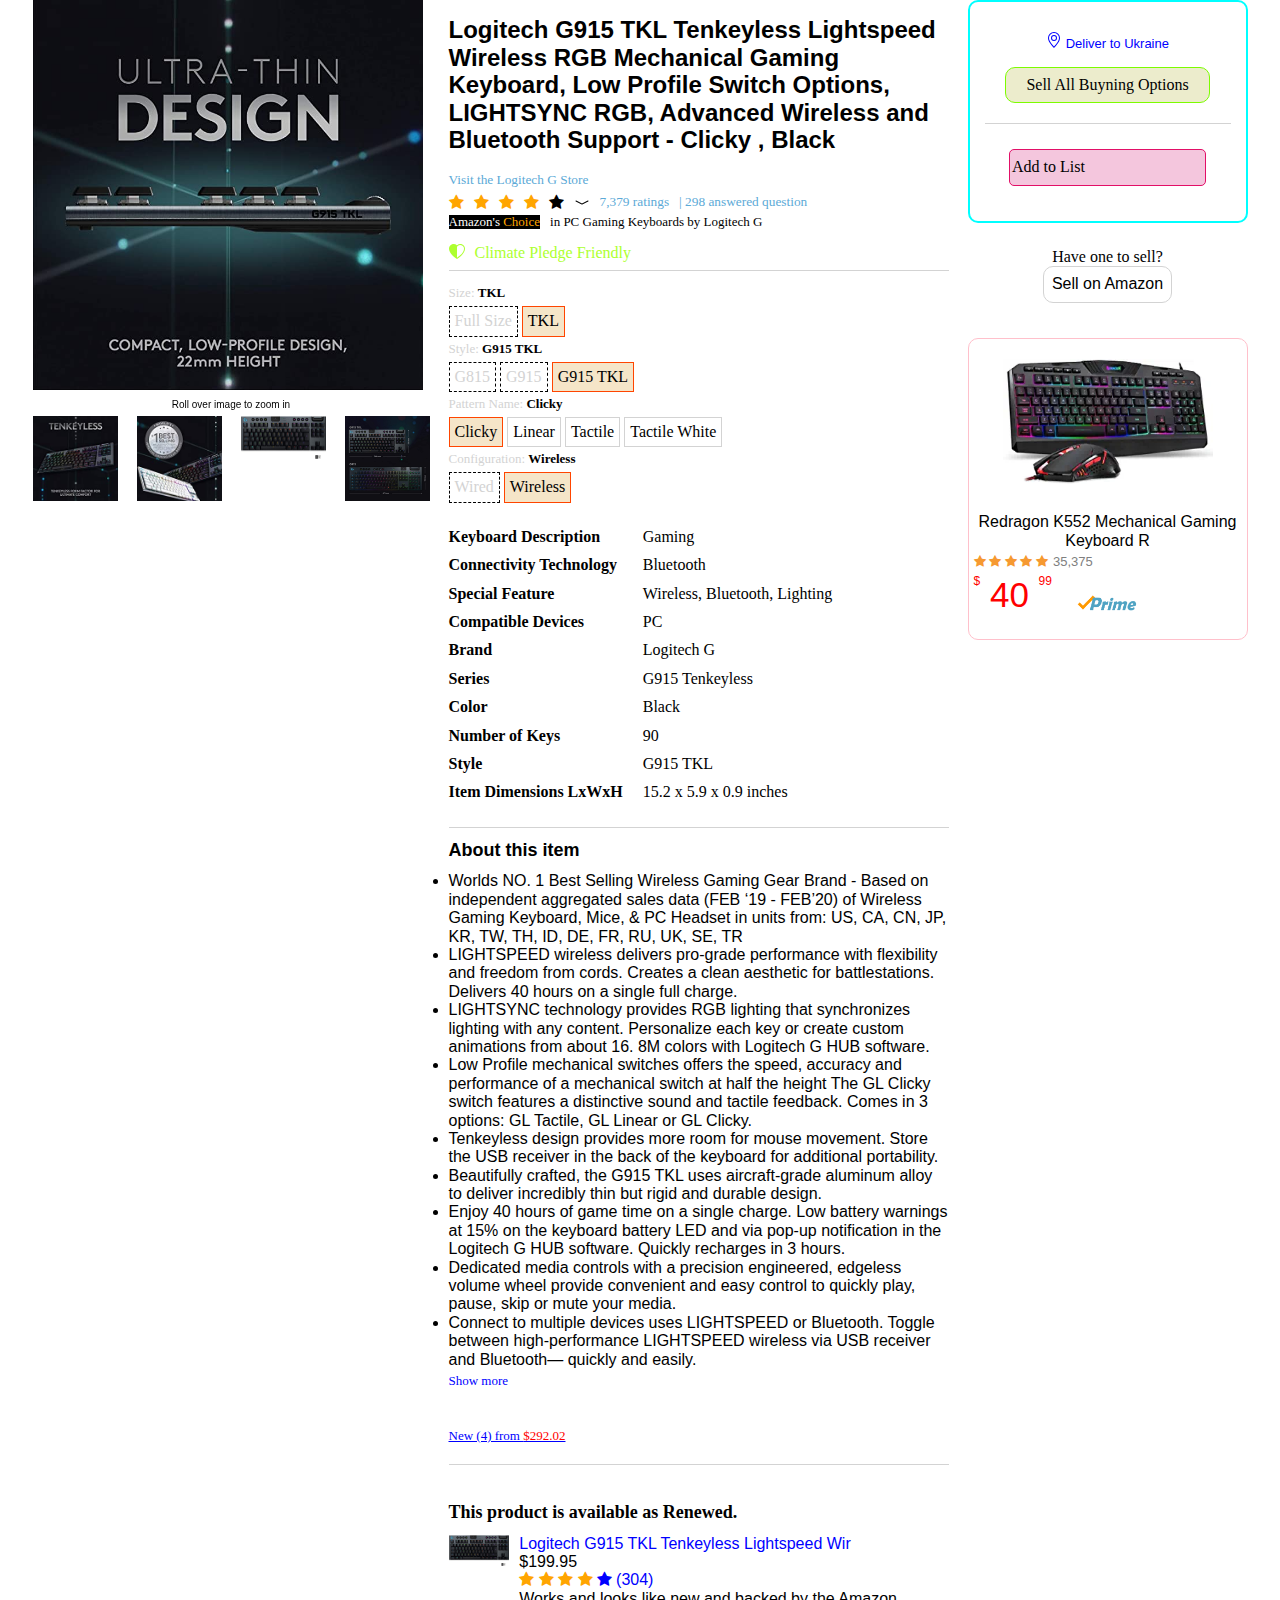
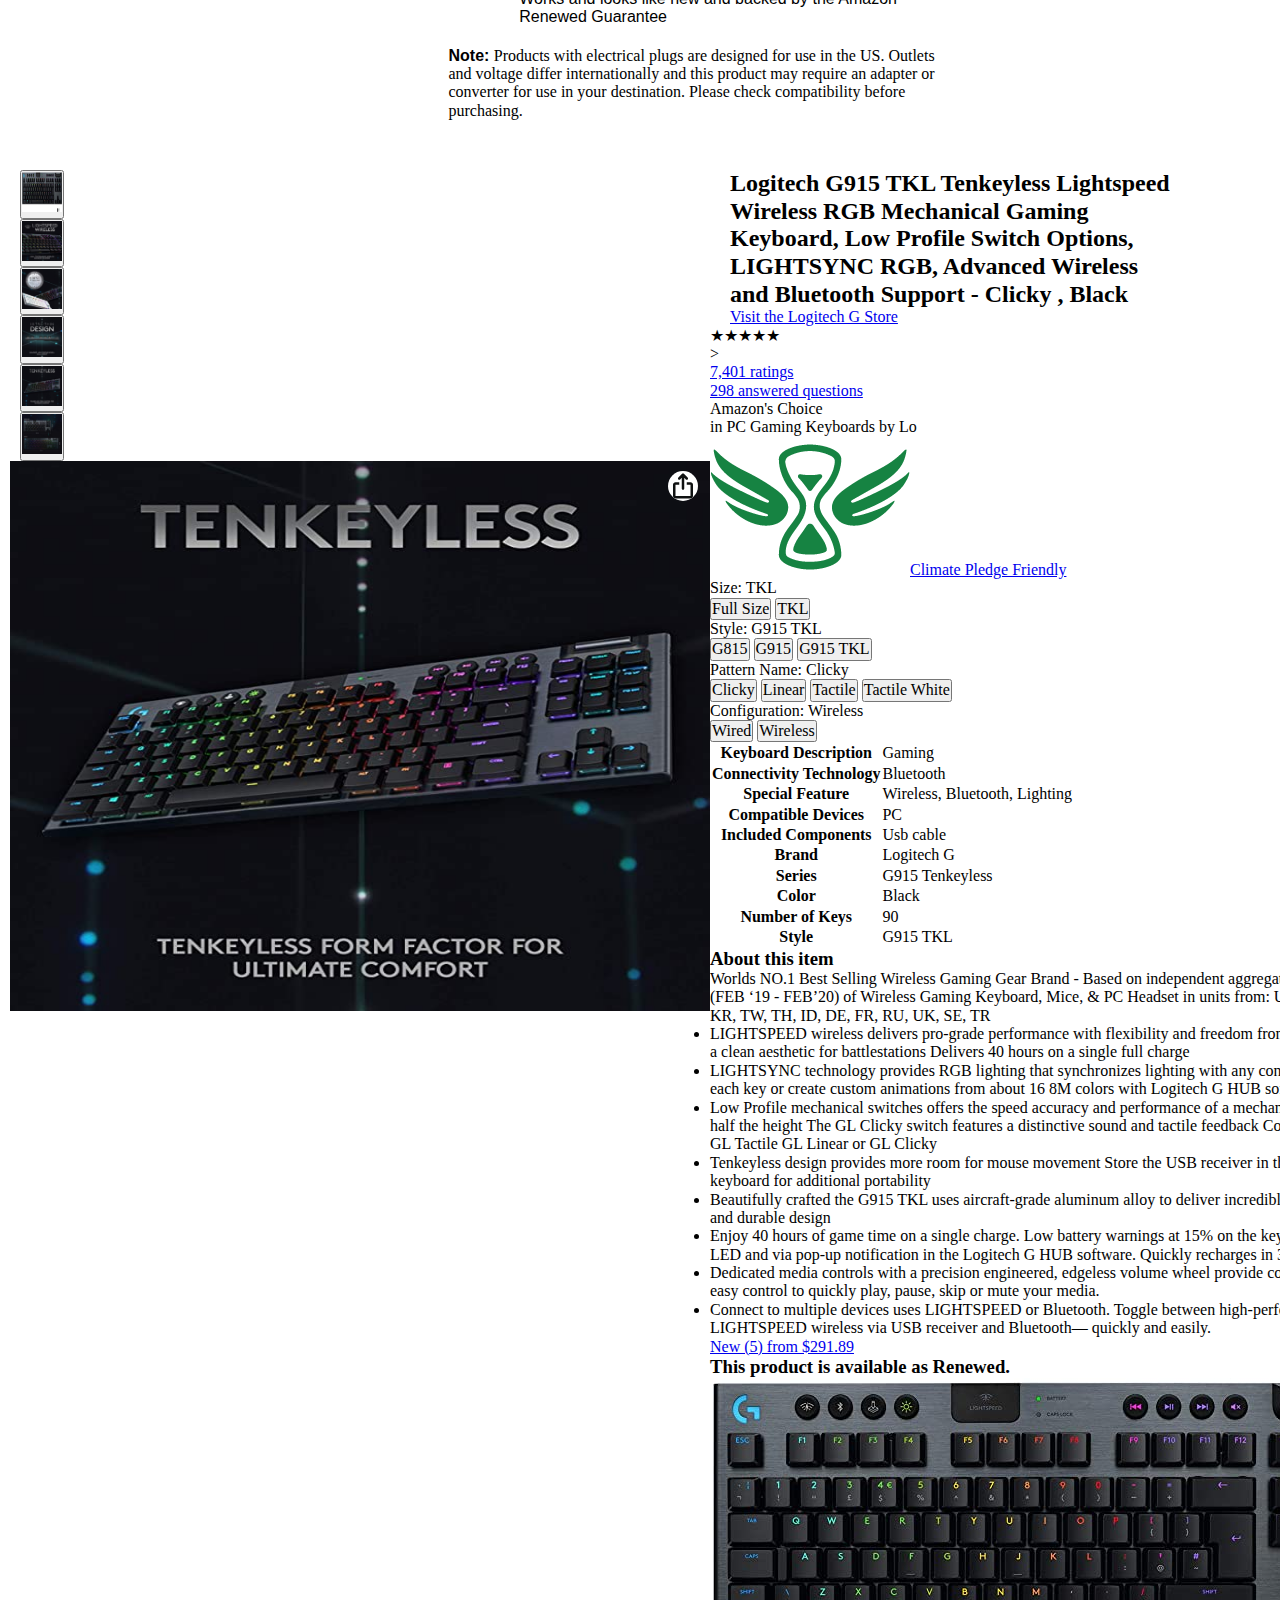
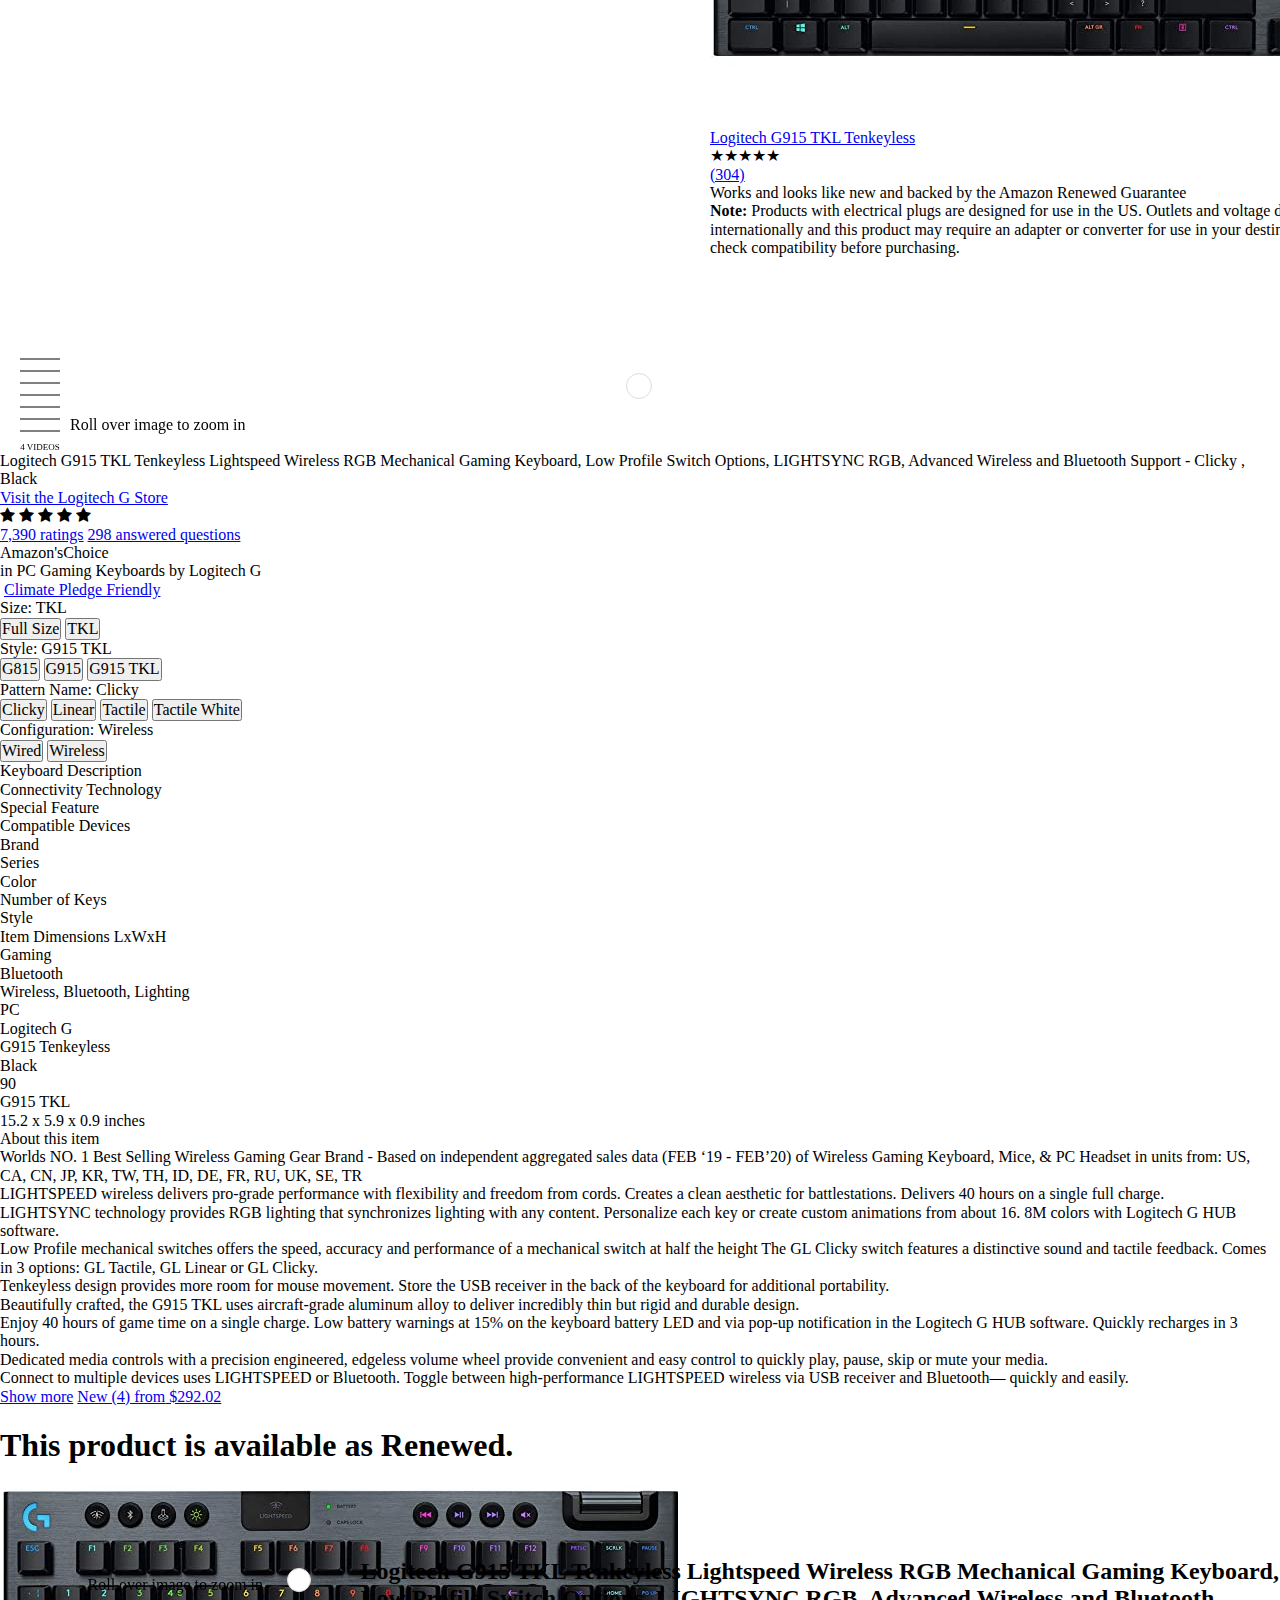
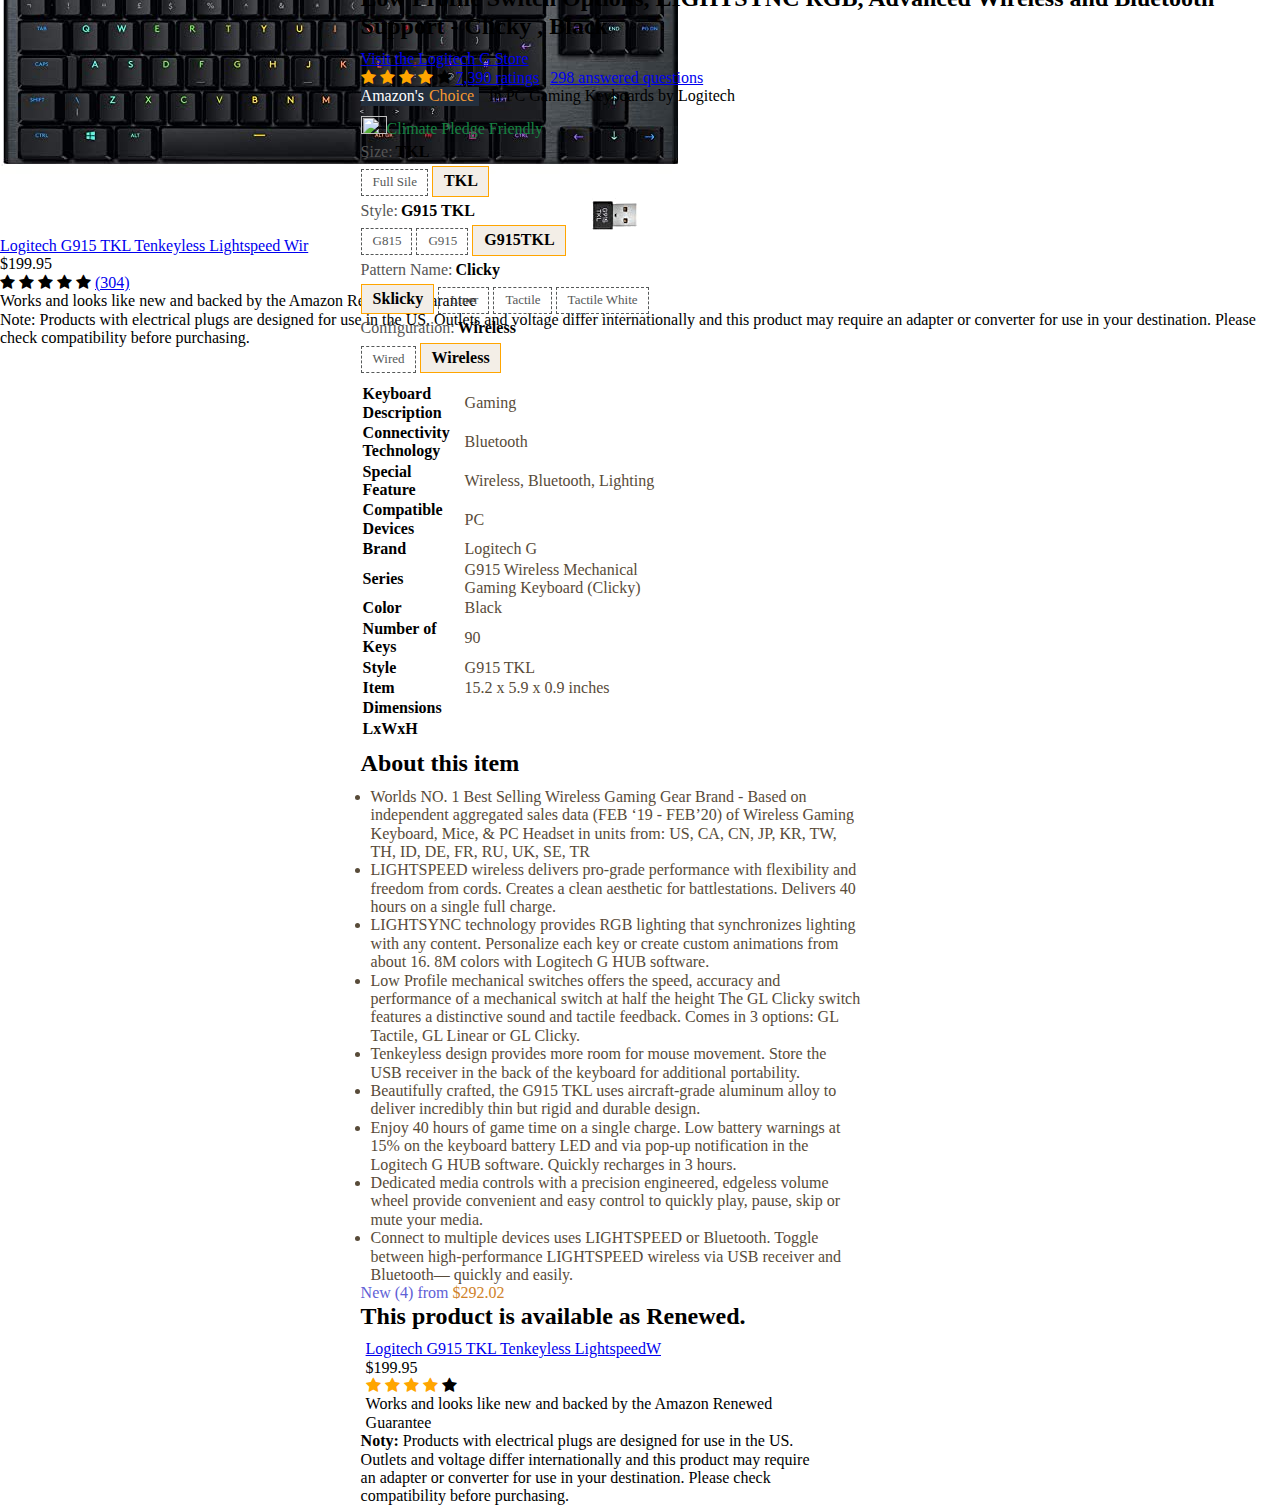
==== commit b1461dc7: "1" ====
--- a/index.html
+++ b/index.html
@@ -687,7 +687,6 @@
         <div class="content-product">
           <h1>This product is available as Renewed.</h1>
           <div class="content-product-block">
-            <a href="#"><img class="content-product-img" src="../img/61V2O4vbYhL._AC_SX679_.jpg" alt=""></a>
             <a href="#"><img class="content-product-img" src="./img/61V2O4vbYhL._AC_SX679_.jpg" alt=""></a>
             <div class="content-product-a-p-span">
               <a class="content-product-a" href="#">
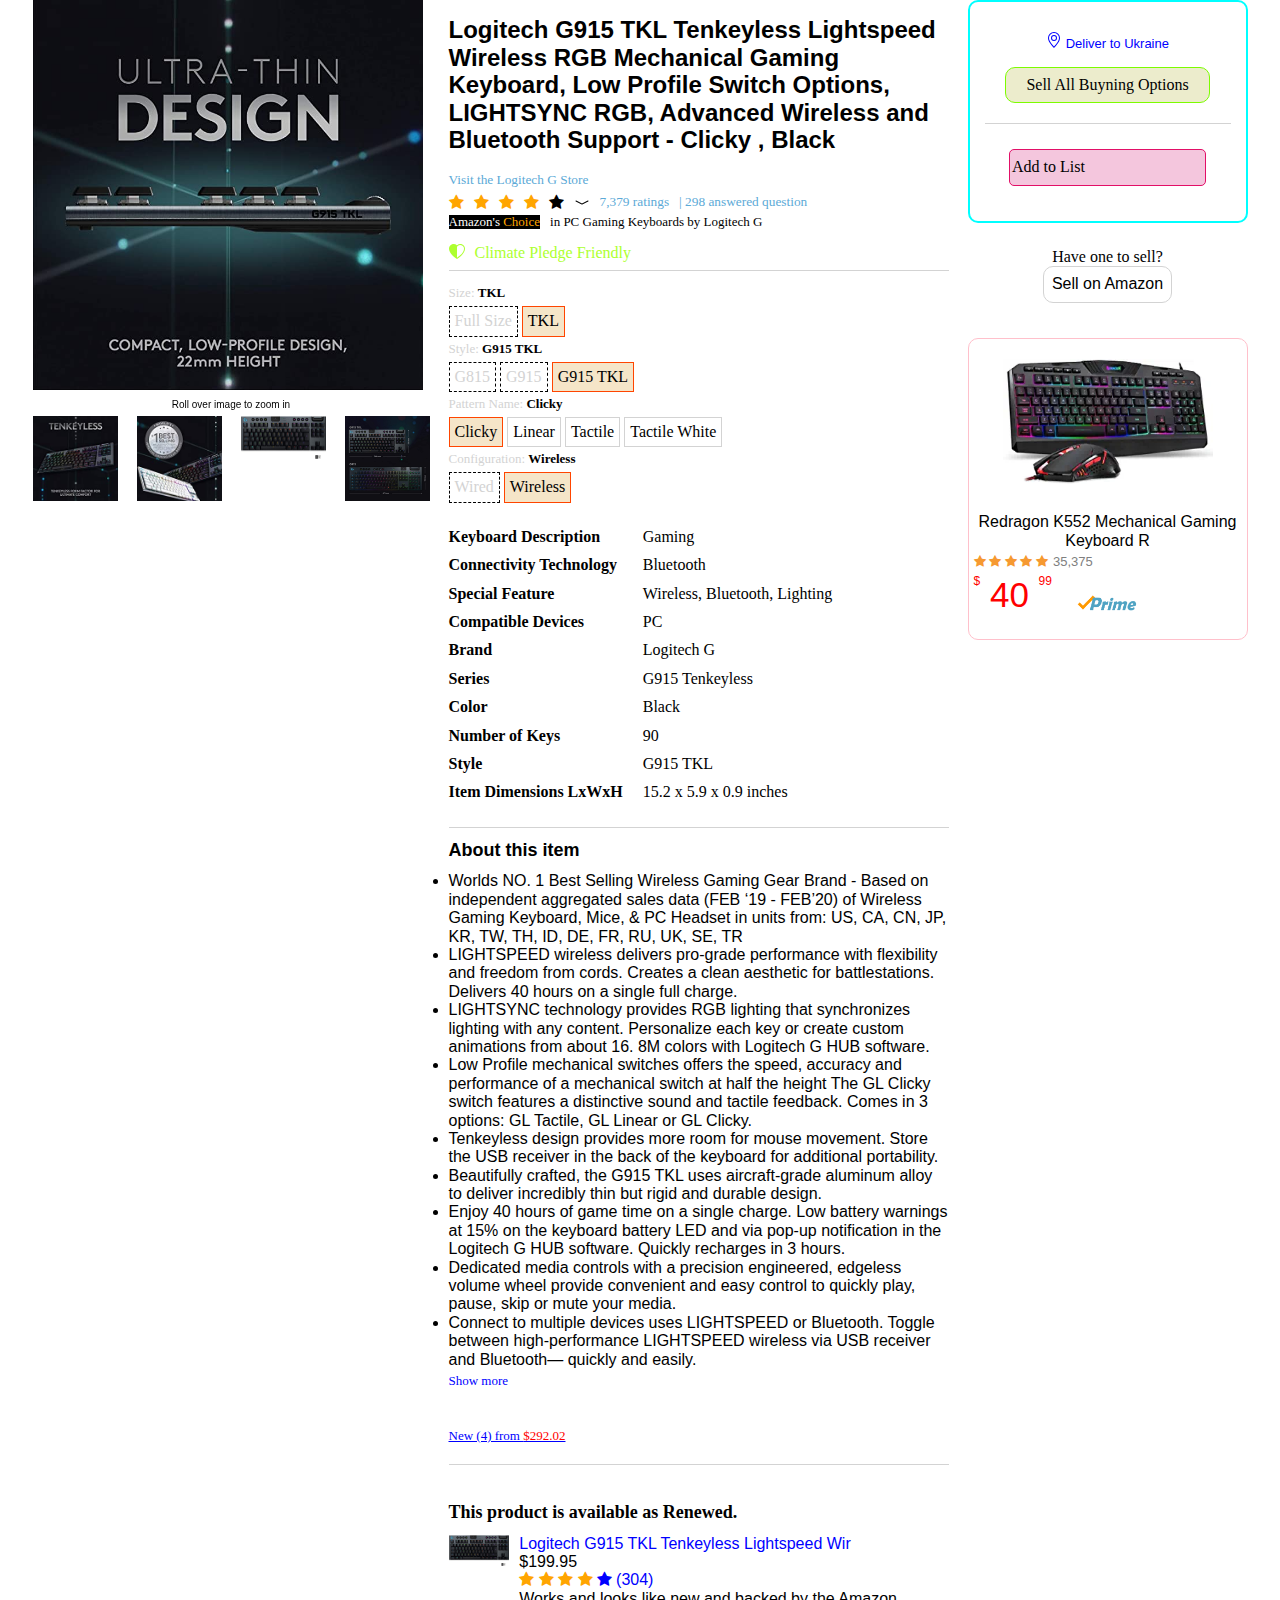
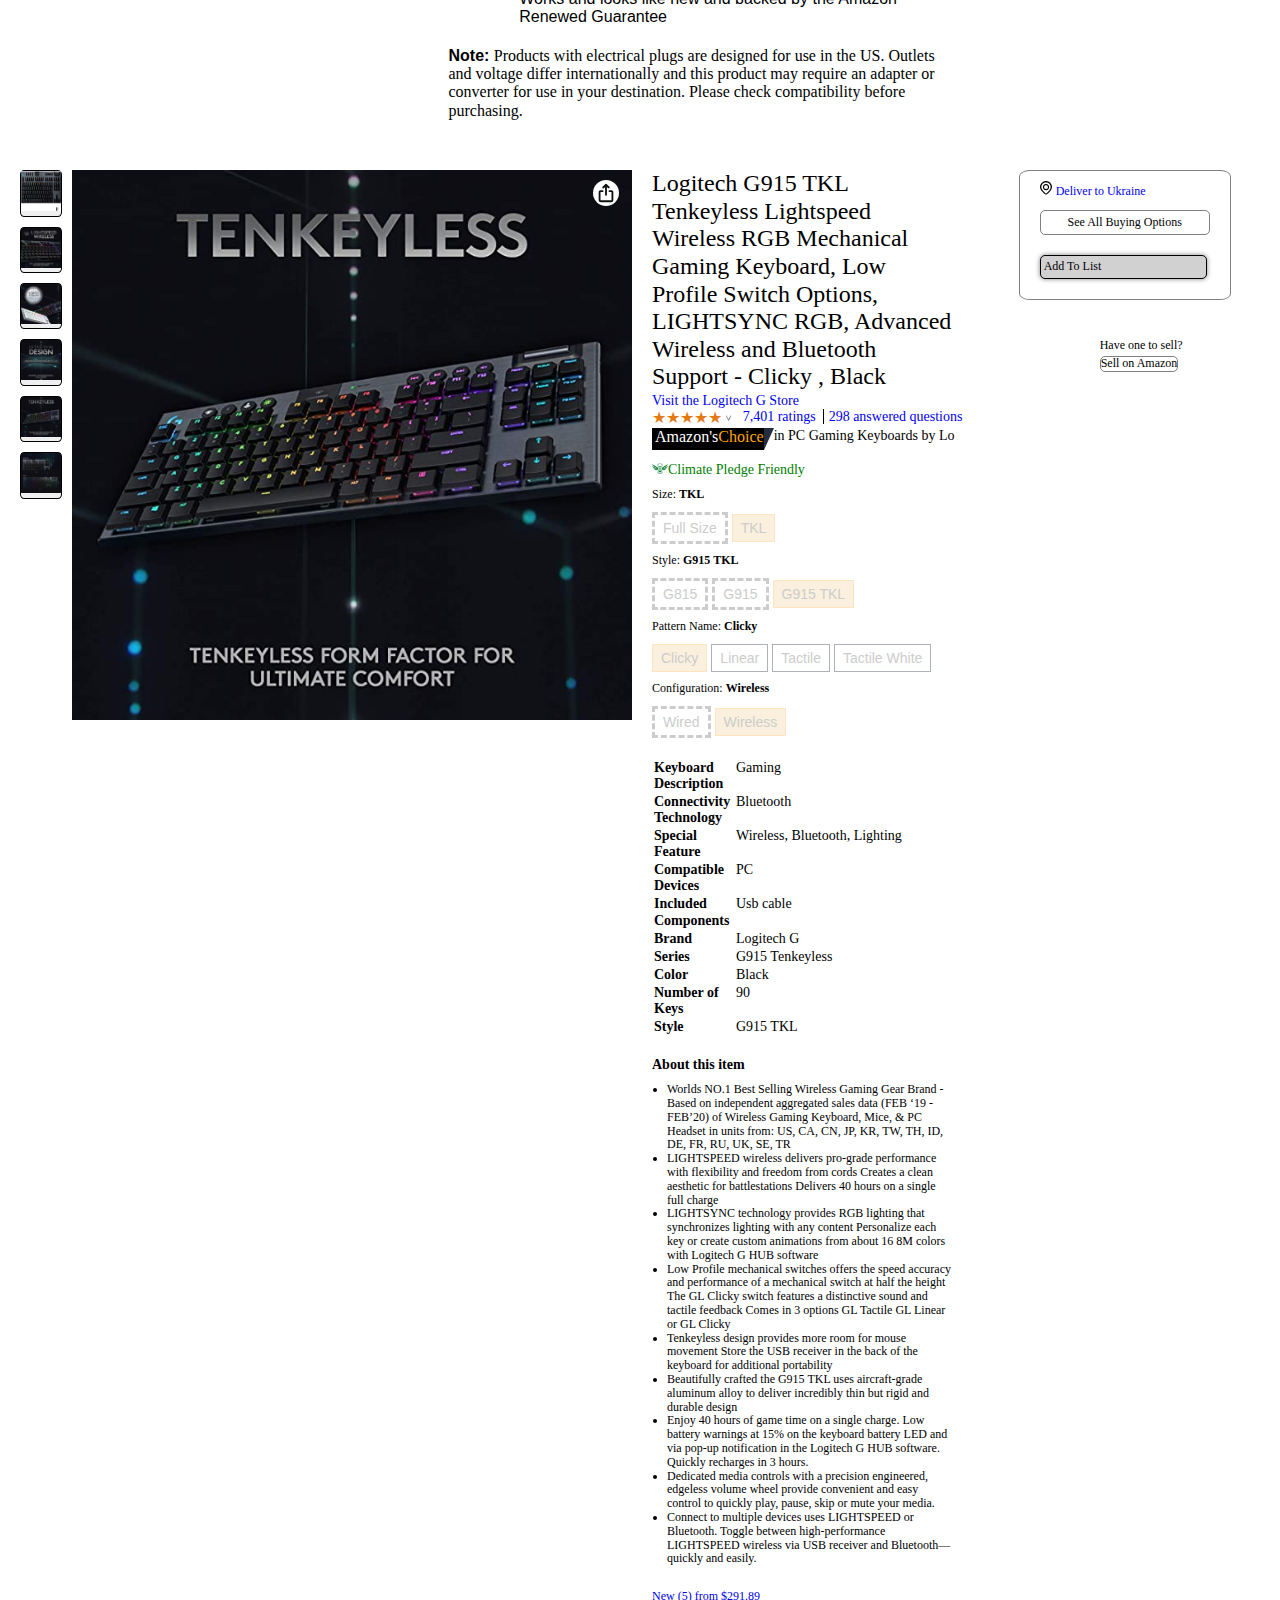
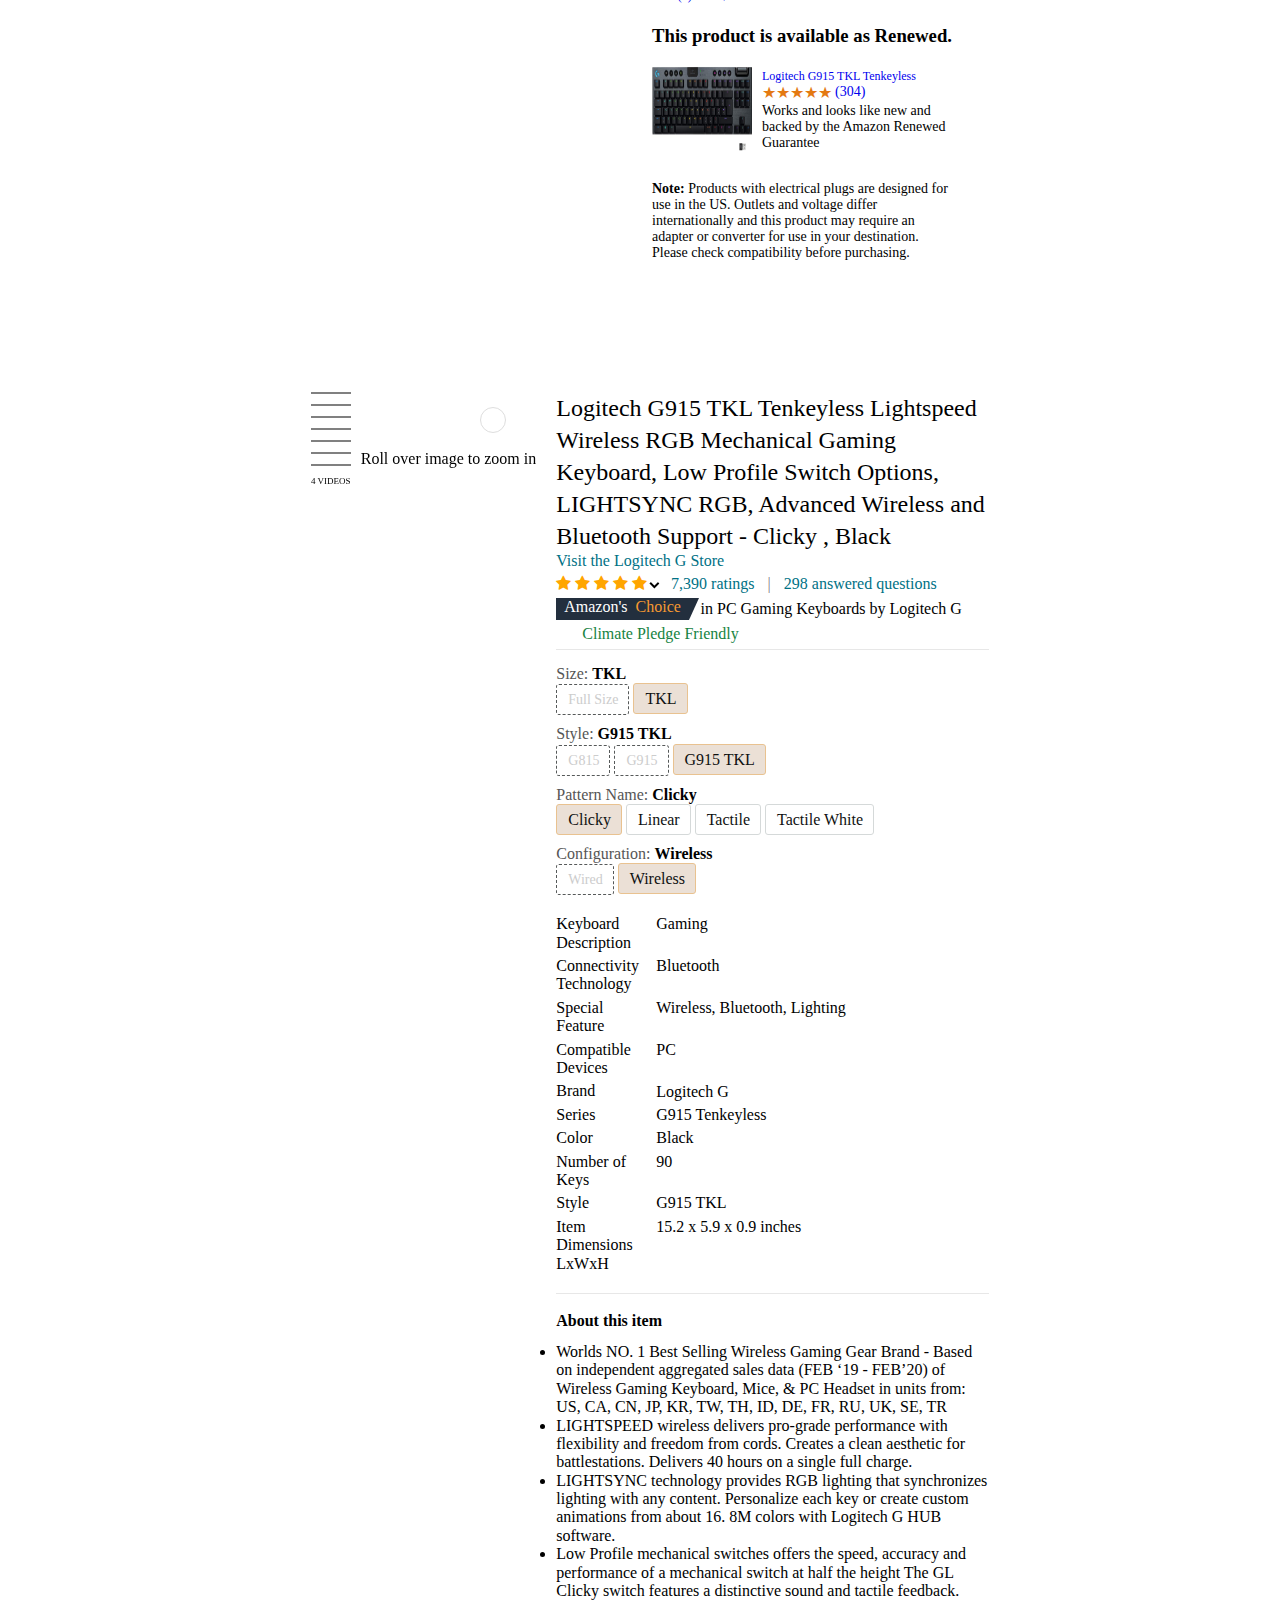
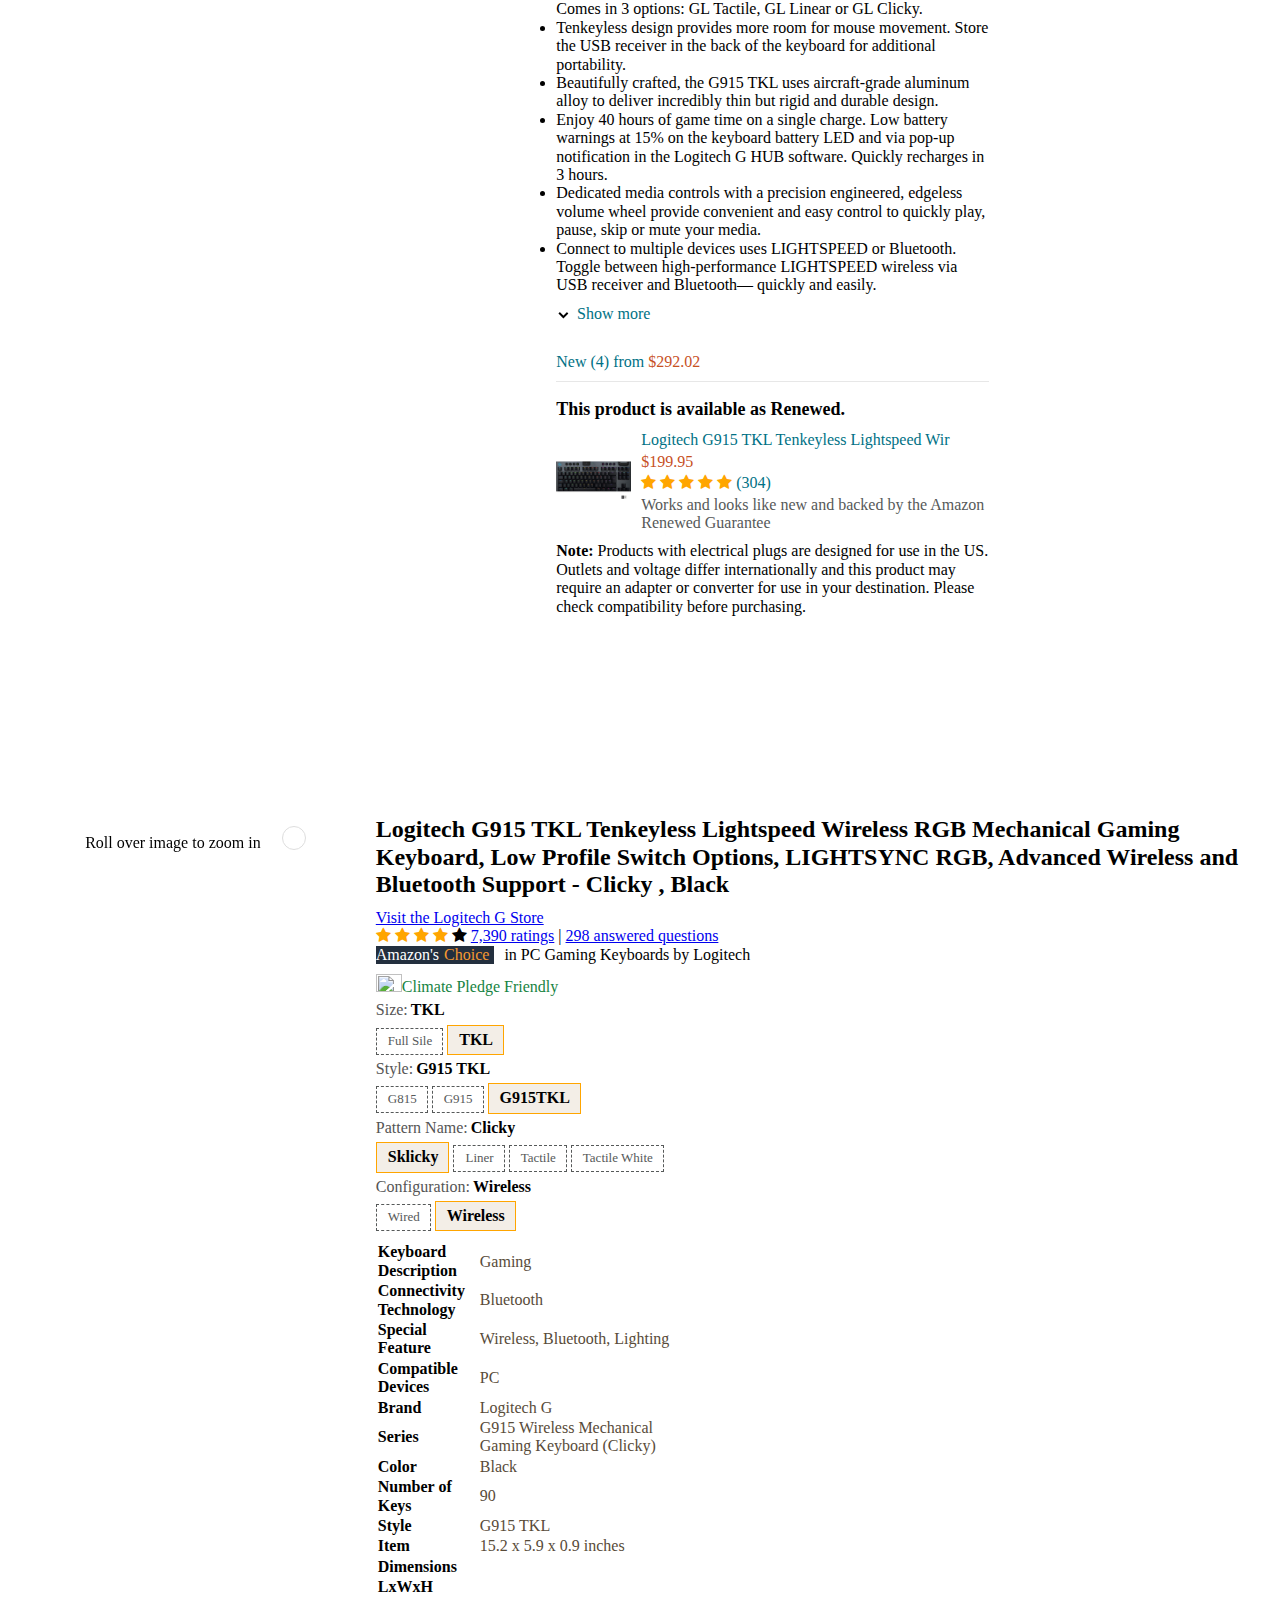
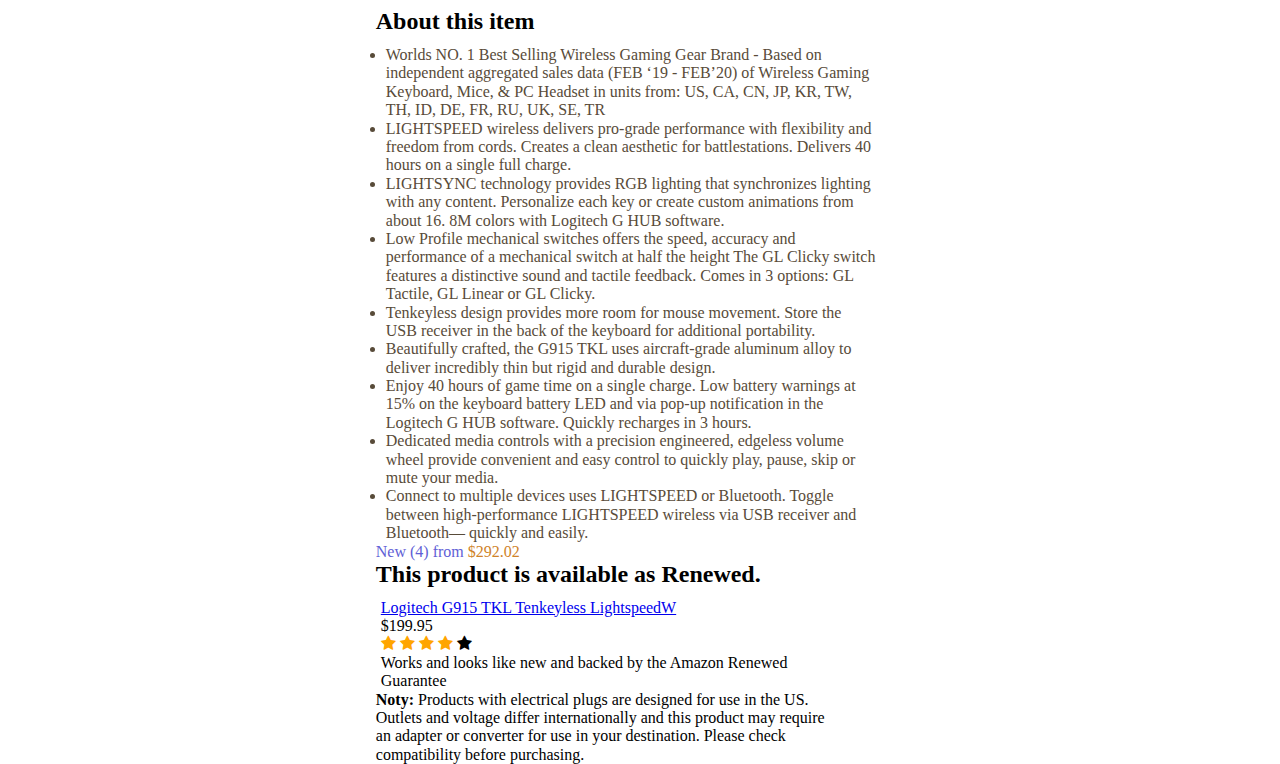
==== commit db5cb4e8: "1" ====
--- a/index.html
+++ b/index.html
@@ -577,7 +577,7 @@
       <div class="content-all">
         <div class="content-block">
           <div class="content-block-p-a">
-            <p class="">Logitech G915 TKL Tenkeyless Lightspeed Wireless RGB Mechanical Gaming Keyboard,
+            <p class="content-block-p">Logitech G915 TKL Tenkeyless Lightspeed Wireless RGB Mechanical Gaming Keyboard,
               Low Profile Switch Options, LIGHTSYNC RGB, Advanced Wireless and Bluetooth Support - Clicky , Black</p>
             <a class="content-block-a" href="#">Visit the Logitech G Store</a>
           </div>
--- a/css/style.css
+++ b/css/style.css
@@ -1,3 +1,4 @@
+@charset "UTF-8";
 section .conteiner {
   display: flex;
   justify-content: center;
@@ -377,7 +378,85 @@
   width: 100%;
   left: 2px;
 }
-section .conteiner .part_3 .part_3_3 .price div .a_img::after {
+
+.amazon_2 {
+  margin-top: 100px;
+  justify-content: center;
+}
+.amazon_2 .container {
+  justify-content: center;
+  gap: 20px;
+  display: flex;
+}
+.amazon_2 .container .left_block {
+  padding-left: 20px;
+  gap: 10px;
+  display: flex;
+  position: -webkit-sticky;
+  position: sticky;
+  align-items: flex-start;
+  height: 400px;
+  top: 4px;
+}
+.amazon_2 .container .left_block .left_img {
+  display: flex;
+  flex-direction: column;
+  gap: 10px;
+}
+.amazon_2 .container .left_block .left_img .list_img {
+  border: 1px solid gray;
+  cursor: pointer;
+}
+.amazon_2 .container .left_block .left_img .list_img:hover {
+  box-shadow: 2px 2px 2px orangered;
+}
+.amazon_2 .container .left_block .left_img p {
+  text-align: center;
+  text-transform: uppercase;
+  font-size: 9px;
+  width: 40px;
+}
+.amazon_2 .container .left_block .right_img_div {
+  display: flex;
+  flex-direction: column;
+  align-items: center;
+  gap: 40px;
+}
+.amazon_2 .container .left_block .right_img_div .right_img {
+  width: 596px;
+}
+.amazon_2 .container .left_block .right_img_div .svg {
+  background-image: url("https://m.media-amazon.com/images/G/01/share-icons/share-std.svg");
+  border: 1px solid #ddd;
+  border-radius: 50%;
+  display: flex;
+  align-items: center;
+  justify-content: center;
+  position: absolute;
+  top: 15px;
+  right: 30px;
+  background-color: #fff;
+  background-repeat: no-repeat;
+  height: 26px;
+  width: 26px;
+  cursor: pointer;
+}
+
+.content-block::after {
+  border-top: 1px solid #e7e7e7;
+  display: block;
+  height: 1px;
+  line-height: 19px;
+  margin-bottom: 14px;
+  background-color: #555;
+}
+
+.content-block {
+  display: flex;
+  flex-direction: column;
+  gap: 5px;
+}
+.content-block::after {
   content: "";
   background-color: transparent;
   border-bottom-width: 0;
@@ -390,149 +469,109 @@
   margin-bottom: 14px;
   margin-top: 0;
 }
+.content-block .content-block-p-a .content-block-p {
+  font-size: 24px;
+  line-height: 32px;
+}
+.content-block .content-block-p-a .content-block-a {
+  text-decoration: none;
+  color: #007185;
+}
+.content-block .content-block-p-a .content-block-a:hover {
+  text-decoration: underline;
+  cursor: pointer;
+  color: #C7511F;
+  outline: 0;
+}
+.content-block .star {
+  display: flex;
+  align-items: center;
+  gap: 3px;
+}
+.content-block .star .after-star::after {
+  content: "";
+  transform: rotate(45deg);
+  -webkit-transform: rotate(45deg);
+  border: solid black;
+  border-width: 0 2px 2px 0;
+  display: inline-block;
+  padding: 2.4px;
+  margin-left: 4px;
+  margin-bottom: 2px;
+}
+.content-block .star .checked {
+  color: orange;
+}
+.content-block .star .e--af::before {
+  content: "|";
+  padding-left: 10px;
+  color: gray;
+}
+.content-block .star .content-block-a {
+  text-decoration: none;
+  color: #007185;
+  margin-left: 10px;
+}
+.content-block .star .content-block-a:hover {
+  text-decoration: underline;
+  cursor: pointer;
+  color: #C7511F;
+  outline: 0;
+}
 
-.amazon_2 {
-  margin-top: 100px;
-}
-.amazon_2 .container {
-  height: 1000px;
-  min-width: 996px;
-}
-.amazon_2 .container .left_block {
-  padding-left: 20px;
-  gap: 10px;
-  display: flex;
-  position: -webkit-sticky;
-  position: sticky;
-  align-items: flex-start;
-  width: 642px;
-  top: 4px;
-}
-.amazon_2 .container .left_block .left_img {
-  display: flex;
-  flex-direction: column;
-  gap: 10px;
-}
-.amazon_2 .container .left_block .left_img .list_img {
-  border: 1px solid gray;
-}
-.amazon_2 .container .left_block .left_img .list_img:hover {
-  box-shadow: 2px 2px 2px orangered;
-}
-.amazon_2 .container .left_block .left_img p {
-  text-align: center;
-  text-transform: uppercase;
-  font-size: 9px;
-  width: 40px;
-}
-.amazon_2 .container .left_block .right_img_div {
-  display: flex;
-  flex-direction: column;
+.content-block-img-a {
+  display: flex;
   align-items: center;
-  gap: 40px;
-}
-.amazon_2 .container .left_block .right_img_div .right_img {
-  width: 596px;
-}
-.amazon_2 .container .left_block .right_img_div .svg {
-  background-image: url("https://m.media-amazon.com/images/G/01/share-icons/share-std.svg");
-  border: 1px solid #ddd;
-  border-radius: 50%;
-  display: flex;
-  align-items: center;
-  justify-content: center;
-  position: absolute;
-  top: 15px;
-  right: -10px;
-  background-color: #fff;
-  background-repeat: no-repeat;
-  height: 26px;
+}
+.content-block-img-a img {
   width: 26px;
-  cursor: pointer;
+}
+.content-block-img-a a {
+  color: #168342;
+  text-decoration: none;
 }
 
-#Tengiz .amazon {
-  margin-top: 50px;
-  display: flex;
-}
-#Tengiz .amazon .list {
-  display: flex;
-  margin-left: 20px;
-}
-#Tengiz .amazon .list li {
-  list-style-type: none;
-}
-#Tengiz .amazon .list .button {
-  margin-bottom: 10px;
-  border: 1px solid black;
-  border-radius: 10%;
-}
-#Tengiz .amazon .list .li_button {
-  width: 40px;
-  height: 40px;
-}
-#Tengiz .big_picture {
-  margin-left: 10px;
-  position: relative;
-}
-#Tengiz .big_picture .picture {
-  width: 700px;
-  height: 550px;
-}
-#Tengiz .big_picture .share {
-  position: absolute;
-  background-color: white;
-  margin-top: 10px;
-  width: 30px;
-  border-radius: 50%;
-  left: 94%;
-}
-#Tengiz .text {
-  margin-left: 20px;
-  width: 450px;
+.content-all {
+  width: 433px;
 }
 
-.Zlo_Off {
-  margin-top: 200px;
-}
-.Zlo_Off .container {
-  gap: 40px;
-  height: 1000px;
-  min-width: 1140px;
-  display: flex;
-}
-.Zlo_Off .container .left_block {
-  margin-left: 30px;
-  gap: 10px;
-  display: flex;
-  flex-direction: column;
-  align-items: center;
-  position: -webkit-sticky;
-  position: sticky;
-  width: 642px;
-  height: 600px;
-  top: 4px;
-}
-.Zlo_Off .container .left_block .top p {
-  text-align: center;
-  gap: 40px;
-}
-.Zlo_Off .container .left_block .top .btn {
-  background-image: url("https://m.media-amazon.com/images/G/01/share-icons/share-std.svg");
-  border: 1px solid #ddd;
-  border-radius: 50%;
-  display: flex;
-  align-items: center;
-  justify-content: center;
-  position: absolute;
-  top: 10px;
-  right: 10px;
-  background-color: #fff;
-  height: 24px;
-  width: 24px;
-  cursor: pointer;
-}
-.Zlo_Off .container .right_block .block::after {
+.choice {
+  display: flex;
+  gap: 12px;
+}
+.choice .choice-p-1 {
+  width: 132.3px;
+  padding-left: 8px;
+  padding-right: 3px;
+  height: 22px;
+  background-color: #232F3E;
+  border-color: #232F3E;
+  display: inline-flex;
+  color: white;
+}
+.choice .choice-p-1 .span-orange {
+  color: #F69931;
+  padding-left: 8px;
+  padding-right: 8px;
+}
+.choice .choice-p-1 .span {
+  width: 0;
+  height: 0;
+  border-right: 10px solid transparent;
+  border-top: 22px solid;
+  color: #232F3E;
+}
+.choice .choice-p-2 {
+  line-height: 22px;
+  white-space: nowrap;
+}
+
+.content-filter-cha {
+  display: flex;
+  flex-direction: column;
+  gap: 20px;
+}
+.content-filter-cha::after {
   content: "";
   background-color: transparent;
   border-bottom-width: 0;
@@ -545,6 +584,550 @@
   margin-bottom: 14px;
   margin-top: 0;
 }
+.content-filter-cha .content-filter {
+  display: flex;
+  flex-direction: column;
+  gap: 10px;
+}
+.content-filter-cha .content-filter .content-filter-p p {
+  color: #555;
+  font-weight: 400;
+}
+.content-filter-cha .content-filter .content-filter-p span {
+  font-weight: 700;
+  color: black;
+}
+.content-filter-cha .content-filter .content-filter-p button {
+  padding: 5px 10px 5px 11px;
+  line-height: 19px;
+  color: #0F1111;
+  background: #FFF;
+  border-radius: 3px;
+  border-color: #D5D9D9;
+  border-style: solid;
+  border-width: 1px;
+  cursor: pointer;
+}
+.content-filter-cha .content-filter .content-filter-p button:hover {
+  background-color: rgba(13, 13, 13, 0.0509803922);
+}
+.content-filter-cha .content-filter .content-filter-p .disable {
+  color: #cccccc;
+  border: 1px dashed;
+  font-size: 14px;
+  border-color: #565959;
+}
+.content-filter-cha .content-filter .content-filter-p .disable:hover {
+  color: black;
+  font-size: 500;
+  background-color: #FFF;
+}
+.content-filter-cha .content-filter .content-filter-p .active {
+  font-size: 700;
+  border: 1px solid rgb(233, 194, 144);
+  background-color: #ebe0d6;
+}
+
+.content-cha {
+  display: flex;
+  gap: 20px;
+}
+.content-cha .content-cha-1 {
+  display: flex;
+  flex-direction: column;
+  gap: 5px;
+}
+.content-cha .content-cha-1 .content {
+  width: 80px;
+}
+.content-cha .content-cha-2 {
+  display: flex;
+  flex-direction: column;
+  gap: 5px;
+}
+.content-cha .content-cha-2 .content-2 {
+  height: 36.8px;
+}
+.content-cha .content-cha-2 .e--h18 {
+  height: 18.4px;
+}
+
+.content-ul {
+  display: flex;
+  flex-direction: column;
+  gap: 10px;
+}
+.content-ul::after {
+  content: "";
+  background-color: transparent;
+  border-bottom-width: 0;
+  border-left-width: 0;
+  border-right-width: 0;
+  border-top: 1px solid #e7e7e7;
+  display: block;
+  height: 1px;
+  line-height: 19px;
+  margin-bottom: 14px;
+  margin-top: 0;
+}
+.content-ul .content-ul-p {
+  font-weight: 700;
+  font-size: 16px;
+  line-height: 24px;
+}
+.content-ul .content-ul-before {
+  text-decoration: none;
+  color: #007185;
+}
+.content-ul .content-ul-before span {
+  color: #C7511F;
+}
+.content-ul .content-ul-before:hover {
+  text-decoration: underline;
+  cursor: pointer;
+  color: #C7511F;
+  outline: 0;
+}
+.content-ul .e--before::before {
+  content: "";
+  transform: rotate(45deg);
+  -webkit-transform: rotate(45deg);
+  border: solid black;
+  border-width: 0 2px 2px 0;
+  display: inline-block;
+  padding: 2.4px;
+  margin-left: 4px;
+  margin-bottom: 2px;
+  margin-right: 10px;
+}
+.content-ul .e--mt {
+  margin-top: 20px;
+}
+
+.content-product {
+  display: flex;
+  flex-direction: column;
+  gap: 10px;
+}
+.content-product h1 {
+  font-weight: 700;
+  font-size: 18px;
+  line-height: 24px;
+  margin: 0;
+}
+.content-product .content-product-block {
+  display: flex;
+  align-items: center;
+  gap: 10px;
+}
+.content-product .content-product-block .content-product-price {
+  color: #C7511F;
+}
+.content-product .content-product-block .content-product-a {
+  text-decoration: none;
+  color: #007185;
+}
+.content-product .content-product-block .content-product-a:hover {
+  text-decoration: underline;
+  cursor: pointer;
+  color: #C7511F;
+  outline: 0;
+}
+.content-product .content-product-block .checked {
+  color: orange;
+}
+.content-product .content-product-block .content-product-img {
+  width: 75px;
+}
+
+.content-product-a-p-span {
+  display: flex;
+  flex-direction: column;
+  gap: 3px;
+}
+.content-product-a-p-span .content-product-p-cha {
+  color: #565959;
+}
+
+.content-product-p span {
+  font-weight: 700;
+  color: black;
+}
+
+#Tengiz .amazon {
+  margin-top: 50px;
+  display: flex;
+}
+#Tengiz .amazon .block1 {
+  display: flex;
+  position: -webkit-sticky;
+  position: sticky;
+  height: 580px;
+  top: 4px;
+}
+#Tengiz .amazon .block1 .list {
+  display: flex;
+  margin-left: 20px;
+  position: -webkit-sticky;
+  position: sticky;
+}
+#Tengiz .amazon .block1 .list li {
+  list-style-type: none;
+}
+#Tengiz .amazon .block1 .list .small_picture {
+  margin-bottom: 10px;
+  border: 1px solid black;
+  border-radius: 10%;
+}
+#Tengiz .amazon .block1 .list .li_button {
+  width: 40px;
+  height: 40px;
+}
+#Tengiz .amazon .block1 .big_picture {
+  margin-left: 10px;
+  position: relative;
+  position: -webkit-sticky;
+  position: sticky;
+}
+#Tengiz .amazon .block1 .big_picture .picture {
+  width: 560px;
+  height: 550px;
+}
+#Tengiz .amazon .block1 .big_picture .share {
+  position: absolute;
+  background-color: white;
+  margin-top: 10px;
+  width: 26px;
+  height: 26px;
+  padding: 2px;
+  border-radius: 50%;
+  left: 93%;
+}
+#Tengiz .amazon .link {
+  font-size: 14px;
+  text-decoration: none;
+}
+#Tengiz .amazon .link:hover {
+  text-decoration: underline;
+}
+#Tengiz .amazon .block2 {
+  margin-left: 20px;
+}
+#Tengiz .amazon .block2 .text {
+  width: 300px;
+}
+#Tengiz .amazon .block2 .text h2 {
+  font-weight: 300;
+}
+#Tengiz .amazon .block2 .block3 {
+  display: flex;
+}
+#Tengiz .amazon .block2 .block3 .stars {
+  content: "★";
+  color: #E47911;
+}
+#Tengiz .amazon .block2 .block3 .rotate1 {
+  content: ">";
+  display: inline-block;
+  transform: rotate(90deg);
+  font-size: 10px;
+  margin-right: 10px;
+}
+#Tengiz .amazon .block2 .block3 a {
+  margin-left: 5px;
+  text-decoration: none;
+  font-size: 14px;
+  cursor: pointer;
+  vertical-align: bottom;
+  width: 80px;
+}
+#Tengiz .amazon .block2 .block3 a:hover {
+  text-decoration: underline;
+}
+#Tengiz .amazon .block2 .block3 .answer {
+  margin-left: 5px;
+  text-decoration: none;
+  font-size: 14px;
+  cursor: pointer;
+  vertical-align: bottom;
+  width: 140px;
+}
+#Tengiz .amazon .block2 .block3 .answer:hover {
+  text-decoration: underline;
+}
+#Tengiz .amazon .block2 .block3 .vl {
+  height: 15px;
+  border-left: 1.5px solid black;
+  margin-left: 0px;
+  margin-right: 0px;
+}
+#Tengiz .amazon .block2 .green .block5 {
+  display: flex;
+}
+#Tengiz .amazon .block2 .green img {
+  width: 16px;
+}
+#Tengiz .amazon .block2 .green p {
+  font-size: 12px;
+}
+#Tengiz .amazon .block2 .green .PC {
+  font-size: 14px;
+}
+#Tengiz .amazon .block2 .green .Amazons {
+  color: white;
+  background-color: black;
+  padding-left: 3px;
+}
+#Tengiz .amazon .block2 .green .Choice {
+  color: orange;
+  background-color: black;
+  padding-right: 0px;
+}
+#Tengiz .amazon .block2 .green .triangle {
+  width: 0;
+  height: 0;
+  border-right: 10px solid transparent;
+  border-top: 22px solid;
+  color: #232F3E;
+}
+#Tengiz .amazon .block2 .green a {
+  text-decoration: none;
+  cursor: pointer;
+}
+#Tengiz .amazon .block2 .green .green_span {
+  font-size: 14px;
+  color: green;
+  vertical-align: middle;
+}
+#Tengiz .amazon .block2 .Climate {
+  margin-top: 10px;
+}
+#Tengiz .amazon .block2 .filter {
+  margin-top: 10px;
+}
+#Tengiz .amazon .block2 .filter .filter_p {
+  margin-top: 10px;
+}
+#Tengiz .amazon .block2 .filter .filter_p span {
+  font-weight: 700;
+}
+#Tengiz .amazon .block2 button {
+  margin-top: 10px;
+  background-color: transparent;
+  outline: none;
+  padding: 5px 8px;
+  color: black;
+  border: 1px solid #adb1b8;
+  font-size: 14px;
+  cursor: pointer;
+  font-family: Arial, Helvetica, sans-serif;
+  color: #CCC;
+}
+#Tengiz .amazon .block2 button:hover {
+  color: #CCC;
+  font-weight: 600;
+}
+#Tengiz .amazon .block2 button.disable {
+  color: #CCC;
+  border: dashed;
+}
+#Tengiz .amazon .block2 button.disable:hover {
+  color: #CCC;
+  font-weight: 600;
+}
+#Tengiz .amazon .block2 button.active {
+  border: 1px solid bisque;
+  background-color: rgb(250, 240, 221);
+}
+#Tengiz .amazon .block2 button.active:hover {
+  color: #CCC;
+  font-weight: 600;
+}
+#Tengiz .amazon .block2 .Description {
+  margin-top: 20px;
+}
+#Tengiz .amazon .block2 .Description .table_description {
+  text-align: left;
+  font-size: 14px;
+}
+#Tengiz .amazon .block2 .Description .table_description th {
+  width: 80px;
+}
+#Tengiz .amazon .block2 .Description .table_description td {
+  vertical-align: top;
+}
+#Tengiz .amazon .block2 .About_Item {
+  margin-top: 20px;
+  margin-bottom: 20px;
+  width: 300px;
+}
+#Tengiz .amazon .block2 .About_Item h3 {
+  margin-bottom: 10px;
+  font-size: 14px;
+}
+#Tengiz .amazon .block2 .About_Item li {
+  font-size: 12px;
+  margin-left: 15px;
+}
+#Tengiz .amazon .block2 .link1 {
+  font-size: 12px;
+  text-decoration: none;
+}
+#Tengiz .amazon .block2 .link1:hover {
+  text-decoration: underline;
+}
+#Tengiz .amazon .block2 .Renewed {
+  margin-top: 20px;
+  width: 300px;
+}
+#Tengiz .amazon .block2 .Renewed .Note {
+  margin-top: 30px;
+  font-size: 14px;
+  margin-bottom: 30px;
+}
+#Tengiz .amazon .block2 .Renewed .Renewed_foto {
+  margin-top: 20px;
+  display: flex;
+  width: 300px;
+  gap: 10px;
+}
+#Tengiz .amazon .block2 .Renewed .Renewed_foto .block4 {
+  display: flex;
+}
+#Tengiz .amazon .block2 .Renewed .Renewed_foto .block4 a {
+  margin-left: 3px;
+  font-size: 14px;
+  text-decoration: none;
+  cursor: pointer;
+}
+#Tengiz .amazon .block2 .Renewed .Renewed_foto .block4 a:hover {
+  text-decoration: underline;
+}
+#Tengiz .amazon .block2 .Renewed .Renewed_foto .stars1 {
+  content: "★";
+  color: #E47911;
+}
+#Tengiz .amazon .block2 .Renewed .Renewed_foto img {
+  width: 100px;
+}
+#Tengiz .amazon .block2 .Renewed .Renewed_foto .Renewed_h3 {
+  font-size: 16px;
+}
+#Tengiz .amazon .block2 .Renewed .Renewed_foto p {
+  font-size: 14px;
+}
+#Tengiz .delivery {
+  margin-left: 50px;
+  margin-right: 80px;
+  width: 230px;
+  height: 130px;
+  border: 1px solid grey;
+  border-radius: 5%;
+}
+#Tengiz .delivery .pin {
+  margin-left: 20px;
+  margin-top: 10px;
+  padding-right: 20px;
+}
+#Tengiz .delivery .pin a {
+  font-size: 12px;
+  text-decoration: none;
+}
+#Tengiz .delivery .pin .Delivery_Button {
+  margin-top: 10px;
+  width: 170px;
+  border-radius: 5px;
+  background-color: white;
+  border: 1px solid grey;
+  box-shadow: 10px grey;
+  padding: 5px 0px 5px 0px;
+  font-size: 12px;
+  cursor: pointer;
+}
+#Tengiz .delivery .pin .Delivery_Button:hover {
+  background-color: #CCC;
+}
+#Tengiz .delivery .pin .Add_Button {
+  margin-top: 20px;
+  margin-bottom: 20px;
+  width: 167px;
+  height: 24px;
+  border-radius: 5px;
+  background-color: rgb(210, 209, 209);
+  border: 1px solid;
+  box-shadow: 0 0 5px grey;
+  padding-left: 3px;
+  text-align: left;
+  font-size: 12px;
+  cursor: pointer;
+}
+#Tengiz .delivery .Sell {
+  align-content: center;
+  margin-top: 40px;
+  margin-left: 80px;
+}
+#Tengiz .delivery .Sell p {
+  font-size: 12px;
+}
+#Tengiz .delivery .Sell button {
+  margin-top: 0px;
+  color: black;
+  border-radius: 5px;
+  background-color: white;
+  font-size: 12px;
+  border: 1px solid grey;
+  cursor: pointer;
+}
+#Tengiz .delivery .Sell button:hover {
+  background-color: #CCC;
+}
+
+.Zlo_Off {
+  margin-top: 200px;
+}
+.Zlo_Off .container {
+  gap: 40px;
+  height: 1000px;
+  min-width: 1140px;
+  display: flex;
+}
+.Zlo_Off .container .left_block {
+  margin-left: 30px;
+  gap: 10px;
+  display: flex;
+  flex-direction: column;
+  align-items: center;
+  position: -webkit-sticky;
+  position: sticky;
+  width: 642px;
+  height: 600px;
+  top: 4px;
+}
+.Zlo_Off .container .left_block .top p {
+  text-align: center;
+  gap: 40px;
+}
+.Zlo_Off .container .left_block .top .btn {
+  background-image: url("https://m.media-amazon.com/images/G/01/share-icons/share-std.svg");
+  border: 1px solid #ddd;
+  border-radius: 50%;
+  display: flex;
+  align-items: center;
+  justify-content: center;
+  position: absolute;
+  top: 10px;
+  right: 10px;
+  background-color: #fff;
+  height: 24px;
+  width: 24px;
+  cursor: pointer;
+}
+.Zlo_Off .container .right_block {
+  margin-left: 20px;
+}
+.Zlo_Off .container .right_block .checked {
+  color: orange;
+}
 .Zlo_Off .container .right_block h2 {
   margin-bottom: 10px;
 }
@@ -664,4 +1247,106 @@
 }
 .Zlo_Off .container .right_block .p5 .span6 {
   font-size: bold;
+}
+.Zlo_Off .container .right_block .mane {
+  display: flex;
+}
+.Zlo_Off .container .right_block .befor::before {
+  content: "|";
+}
+.Zlo_Off .container .right_block .main {
+  display: flex;
+  gap: 10px;
+}
+.Zlo_Off .container .right_block .p1 {
+  background-color: #232F3E;
+  border-color: #232F3E;
+  display: inline-block;
+  min-width: 80px;
+  color: #fff;
+}
+.Zlo_Off .container .right_block .main1 {
+  color: #F69931;
+  padding-left: 5px;
+  padding-right: 5px;
+}
+.Zlo_Off .container .right_block .a_img {
+  color: #168342 !important;
+  text-decoration: none !important;
+}
+.Zlo_Off .container .right_block .img1 {
+  width: 26px;
+  height: 18px;
+}
+.Zlo_Off .container .right_block .p2 {
+  color: #555;
+  font-weight: 400;
+}
+.Zlo_Off .container .right_block .spantkl {
+  font-weight: 700;
+  color: black;
+  padding-left: 3px;
+}
+.Zlo_Off .container .right_block .disable {
+  padding: 5px 10px 5px 11px;
+  color: #565959;
+  background-color: transparent;
+  border: 1px dashed;
+  font-size: 13px;
+  cursor: pointer;
+}
+.Zlo_Off .container .right_block .disable:hover {
+  color: black;
+  font-weight: 700;
+}
+.Zlo_Off .container .right_block .active {
+  cursor: pointer;
+  padding: 5px 10px 5px 11px;
+  background-color: #f3eee7;
+  border: 1px solid orange;
+  font-weight: 700;
+}
+.Zlo_Off .container .right_block .td1 {
+  width: 100px;
+  font-weight: 700;
+}
+.Zlo_Off .container .right_block .td2 {
+  width: 200px;
+  color: #584b39;
+}
+.Zlo_Off .container .right_block ul {
+  margin-top: 10px;
+  padding-left: 10px;
+  width: 500px;
+}
+.Zlo_Off .container .right_block li {
+  color: #584b39;
+}
+.Zlo_Off .container .right_block .a3 {
+  color: rgb(96, 96, 214);
+  text-decoration: none;
+}
+.Zlo_Off .container .right_block .span_prize {
+  color: #cf8229;
+}
+.Zlo_Off .container .right_block .div4 {
+  display: flex;
+}
+.Zlo_Off .container .right_block .Bottom_img .img {
+  width: 85px;
+}
+.Zlo_Off .container .right_block .btn {
+  background-image: url("https://m.media-amazon.com/images/G/01/share-icons/share-std.svg");
+  border: 1px solid #ddd;
+  border-radius: 50%;
+  display: flex;
+  align-items: center;
+  justify-content: center;
+  position: absolute;
+  top: 10px;
+  right: 10px;
+  background-color: #fff;
+  height: 24px;
+  width: 24px;
+  cursor: pointer;
 }/*# sourceMappingURL=style.css.map */